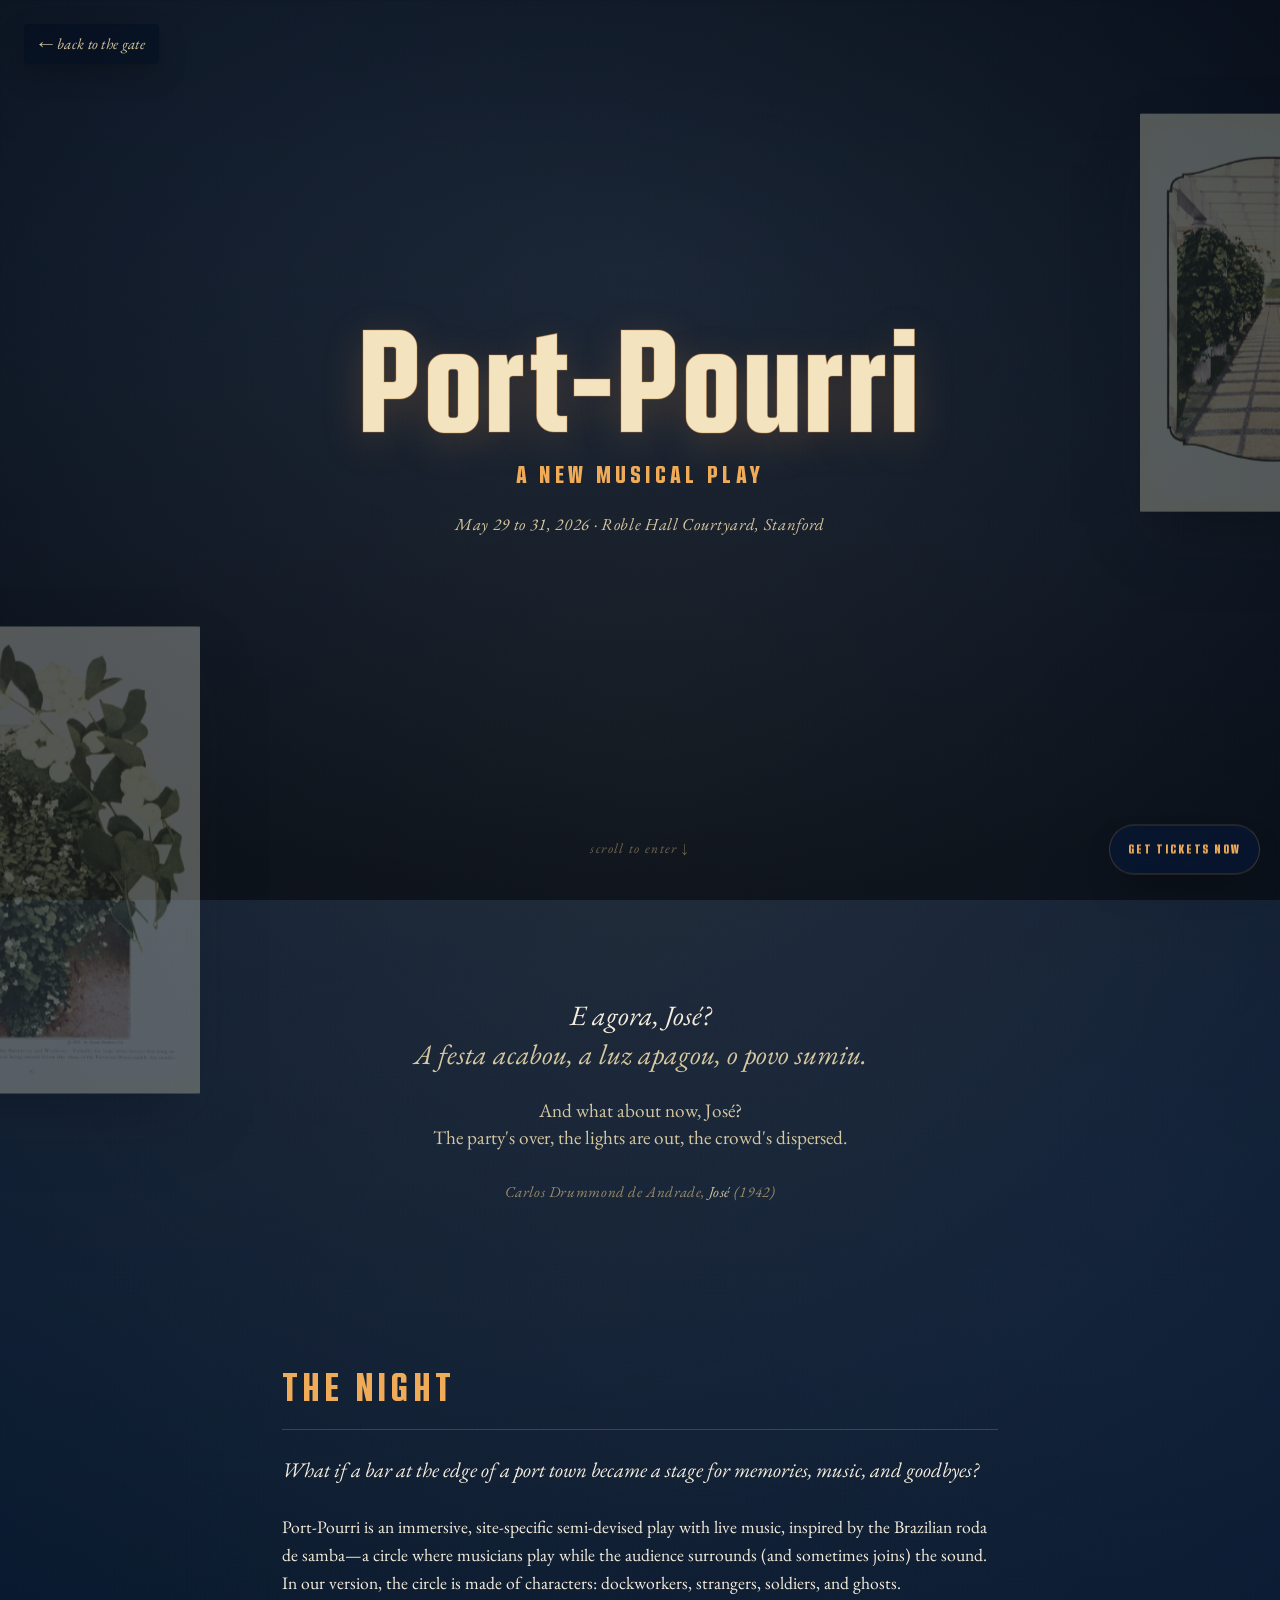
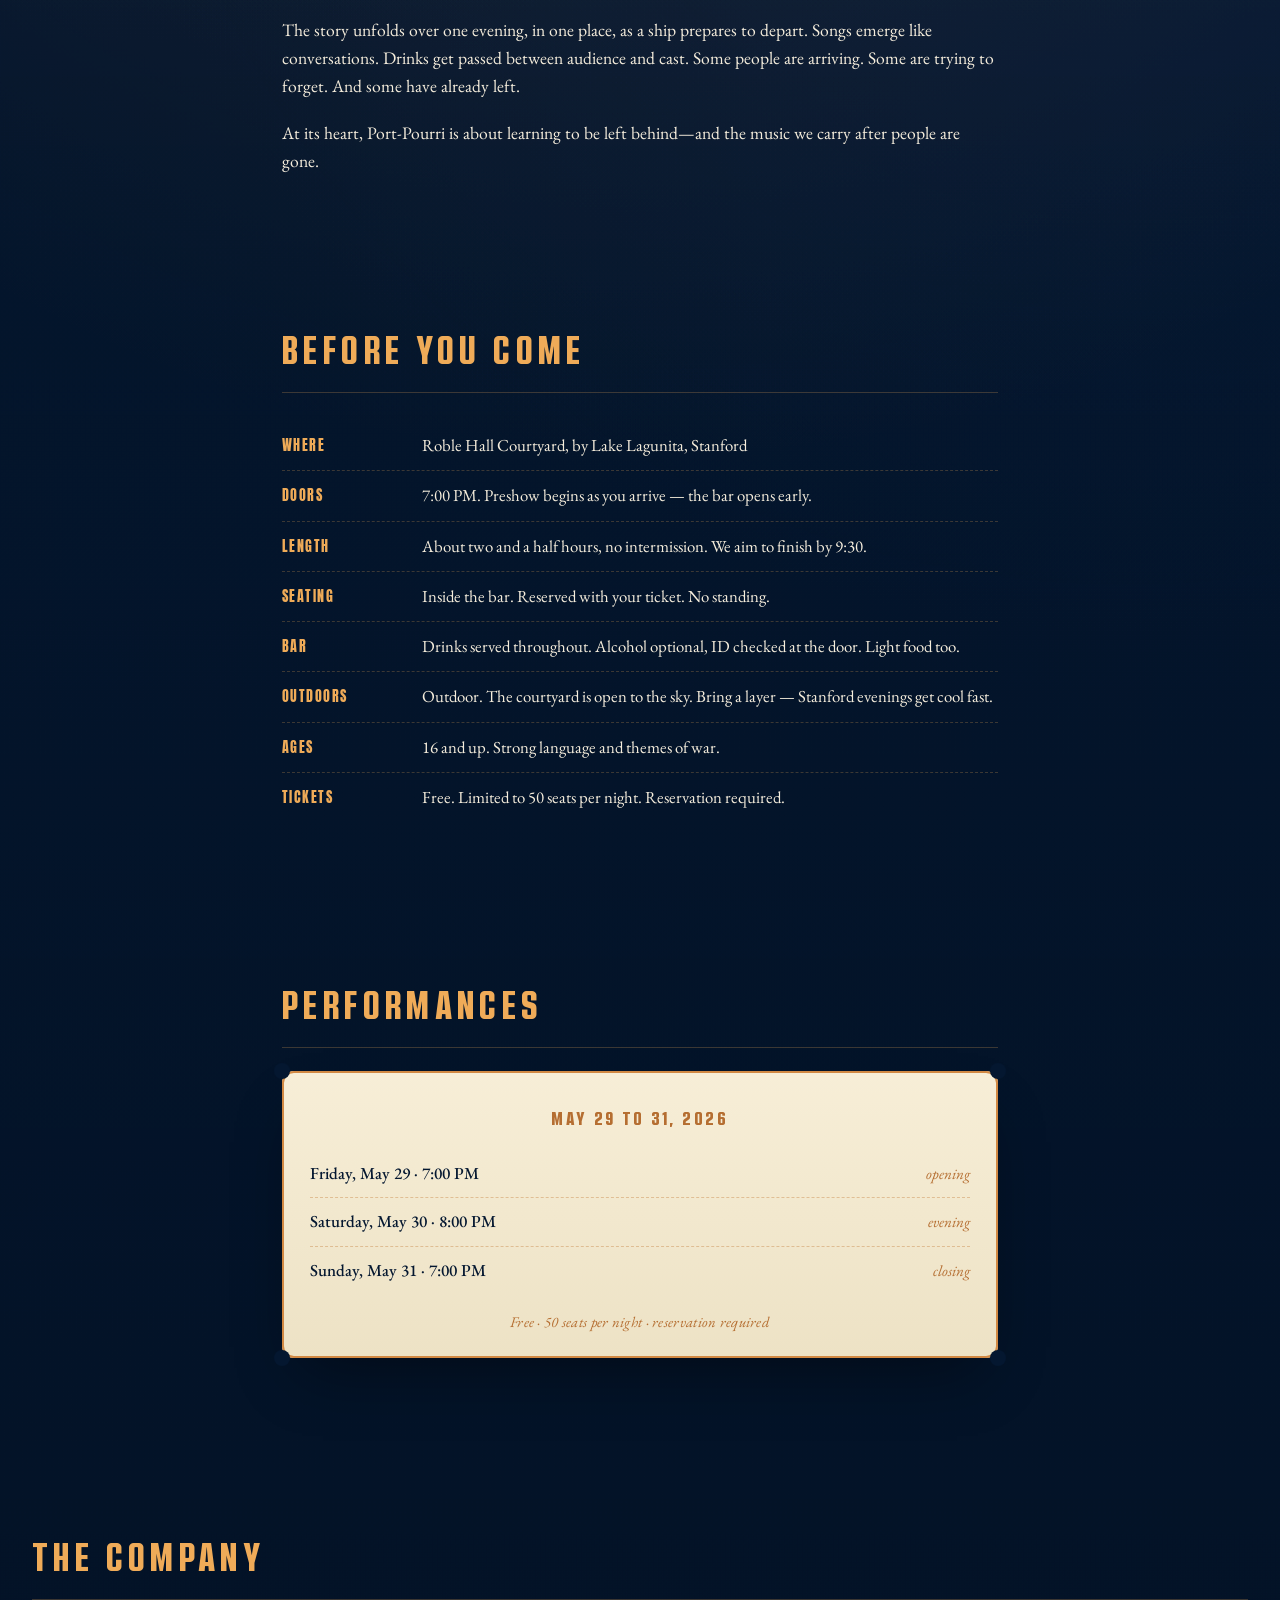
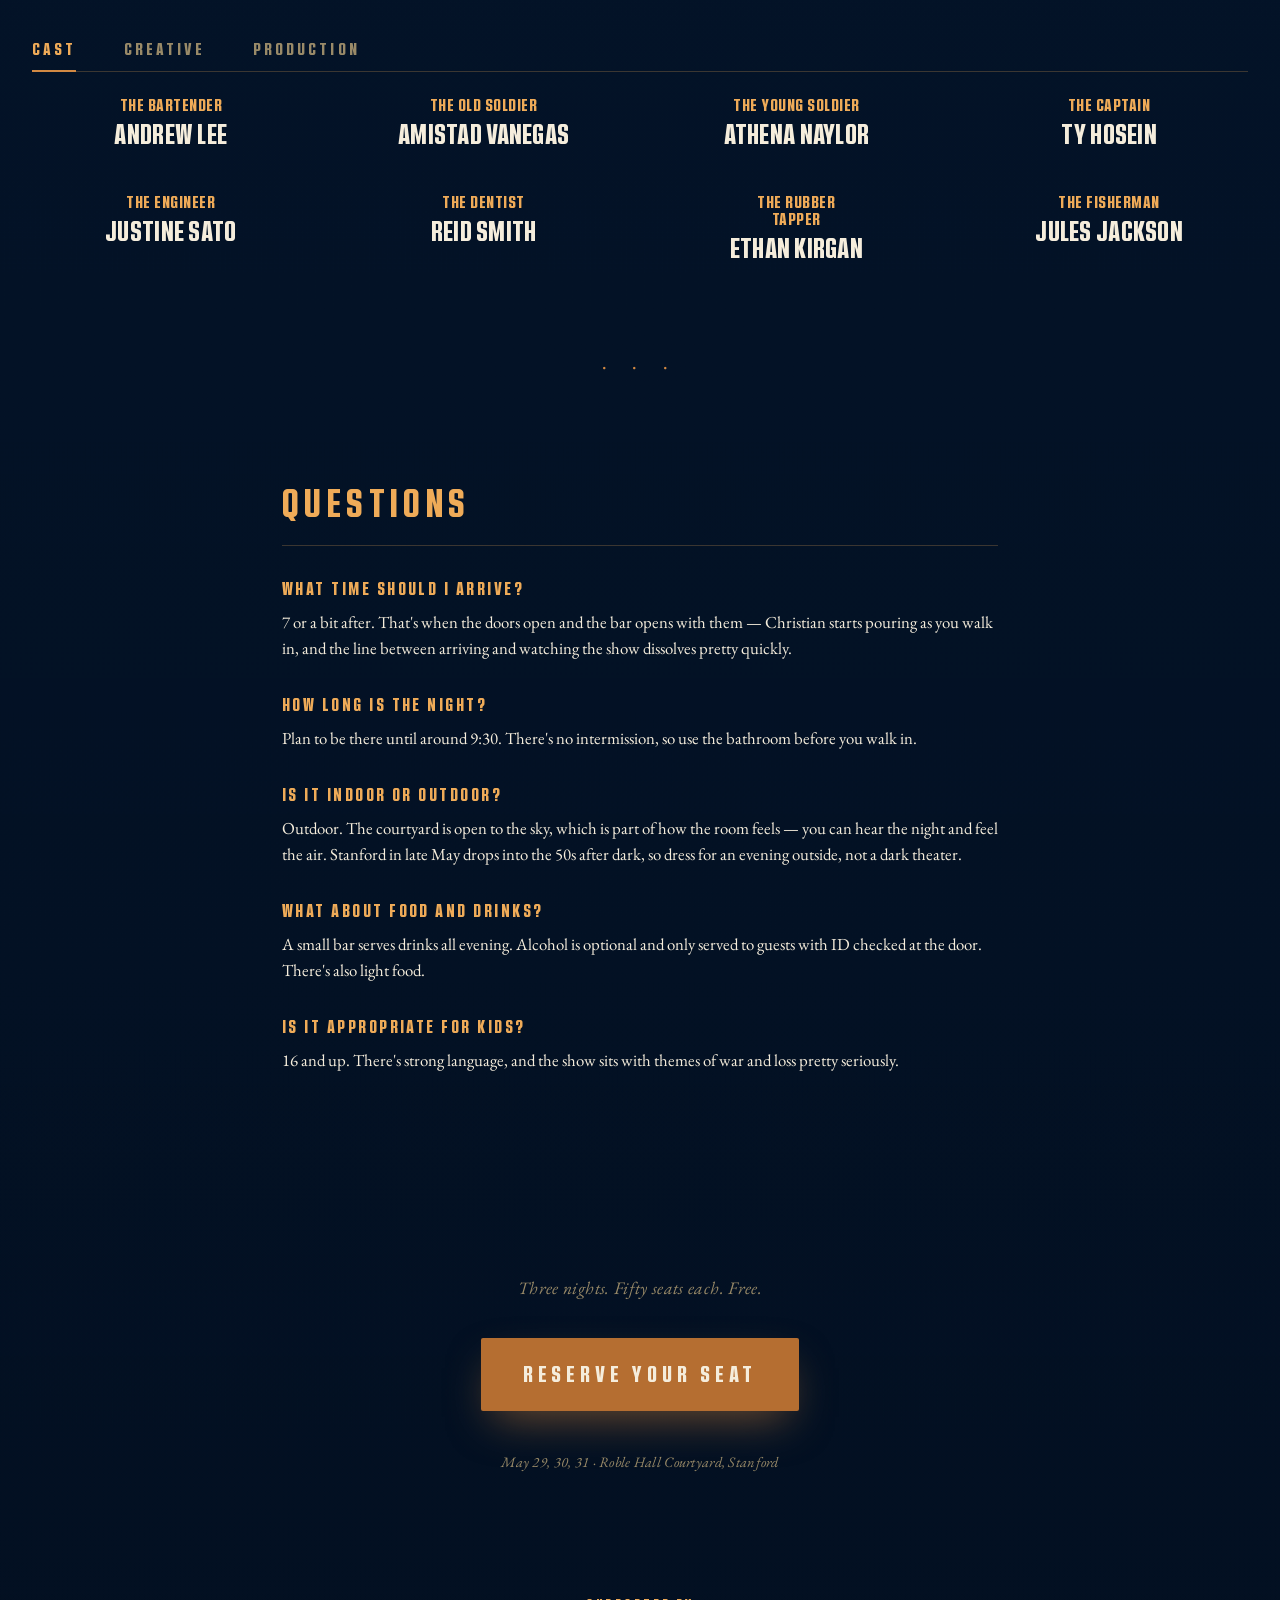
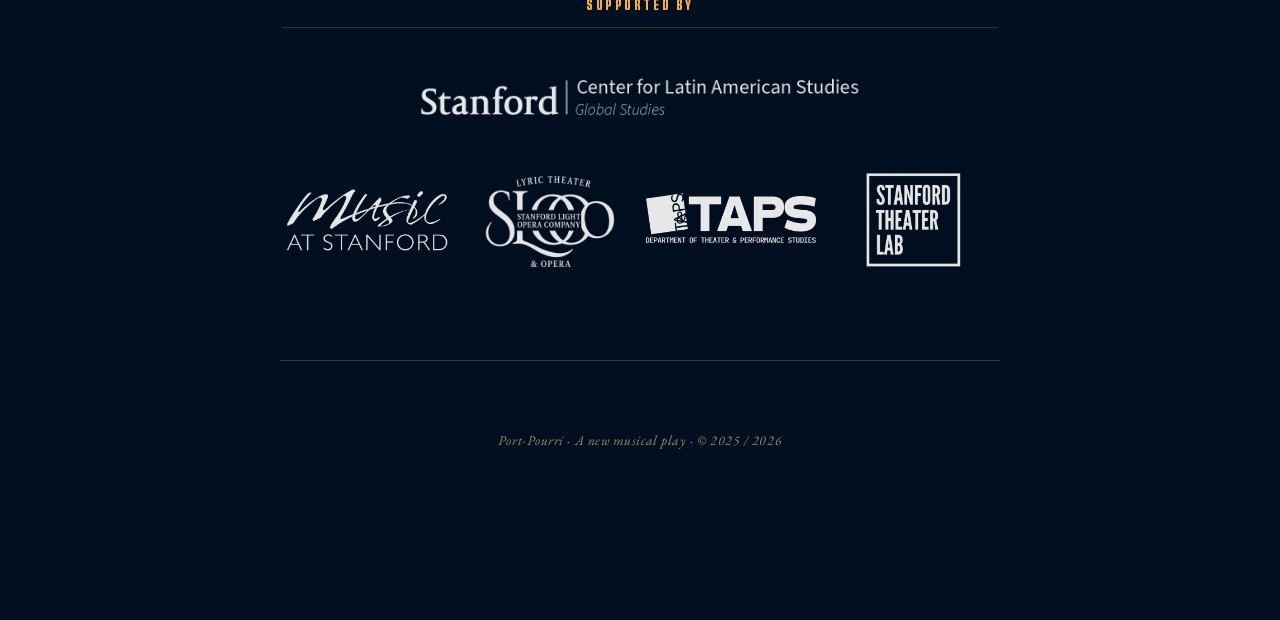
==== info/index.html @ dc9608eb "changed age" ====
<!DOCTYPE html>
<html lang="en">
<head>
  <meta charset="UTF-8">
  <meta name="viewport" content="width=device-width, initial-scale=1, viewport-fit=cover">
  <meta name="description" content="Port-Pourri, a new musical play. May 29 to 31, 2026. Roble Hall Courtyard, Stanford. Free, limited seating.">
  <meta property="og:title" content="Port-Pourri — A new musical play">
  <meta property="og:description" content="A bar at the edge of a port town. The final night. May 29 to 31, 2026.">
  <meta property="og:image" content="../front.png">
  <title>Port-Pourri — A new musical play</title>
  <link rel="preconnect" href="https://fonts.googleapis.com">
  <link rel="preconnect" href="https://fonts.gstatic.com" crossorigin>
  <link href="https://fonts.googleapis.com/css2?family=Anton&family=EB+Garamond:ital,wght@0,400;0,500;0,600;1,400;1,500&display=swap" rel="stylesheet">
  <link rel="preload" as="image" href="img/pergola.jpg">
  <style>
    @font-face {
      font-family: 'Kuunari';
      src:
        url('kuunari-black-condensed.woff2') format('woff2'),
        url('kuunari-black-condensed.otf') format('opentype');
      font-display: swap;
    }

    :root {
      --bg: #041730;
      --bg-deeper: #020c1c;
      --bg-panel: rgba(5, 18, 40, 0.72);
      --bg-panel-strong: rgba(7, 23, 50, 0.88);
      --ink-light: #f5eddc;
      --ink-mid: #d5c7a0;
      --ink-soft: #998a68;
      --orange: #d28943;
      --orange-bright: #efab58;
      --orange-deep: #b56e31;
      --rule: rgba(239, 171, 88, 0.24);
      --shadow: rgba(0, 0, 0, 0.58);
    }

    * { box-sizing: border-box; margin: 0; padding: 0; }
    html { scroll-behavior: smooth; }

    body {
      font-family: 'EB Garamond', Georgia, 'Times New Roman', serif;
      color: var(--ink-light);
      background: var(--bg);
      background-image:
        radial-gradient(circle at 50% 14%, rgba(218, 164, 84, 0.12), transparent 28%),
        radial-gradient(circle at 15% 0%, rgba(60, 95, 158, 0.18), transparent 30%),
        radial-gradient(circle at 88% 22%, rgba(24, 53, 103, 0.18), transparent 24%),
        linear-gradient(180deg, rgba(1, 8, 18, 0.55), rgba(1, 8, 18, 0.08) 25%, rgba(1, 8, 18, 0.55) 100%);
      line-height: 1.6;
      -webkit-font-smoothing: antialiased;
      -moz-osx-font-smoothing: grayscale;
      overflow-x: hidden;
      position: relative;
    }

    body::before {
      content: "";
      position: fixed;
      inset: 0;
      z-index: 1;
      pointer-events: none;
      background:
        radial-gradient(ellipse 90% 70% at 50% 30%, transparent 0%, rgba(0, 0, 0, 0.52) 100%),
        url("data:image/svg+xml,%3Csvg viewBox='0 0 220 220' xmlns='http://www.w3.org/2000/svg'%3E%3Cfilter id='n'%3E%3CfeTurbulence type='fractalNoise' baseFrequency='0.85' numOctaves='2' stitchTiles='stitch'/%3E%3CfeColorMatrix values='0 0 0 0 0.95 0 0 0 0 0.92 0 0 0 0 0.84 0 0 0 0.07 0'/%3E%3C/filter%3E%3Crect width='100%25' height='100%25' filter='url(%23n)'/%3E%3C/svg%3E");
      background-size: cover, 220px 220px;
      mix-blend-mode: overlay;
    }

    .memories {
      position: absolute;
      inset: 0;
      width: 100%;
      height: 100%;
      pointer-events: none;
      z-index: 2;
    }

    .memory {
      position: absolute;
      opacity: 0;
      filter: sepia(0.15) brightness(0.72) contrast(0.95) saturate(0.9);
      mix-blend-mode: screen;
      will-change: transform, opacity;
      transition: opacity 1.6s ease;
    }

    .memory.is-revealed { opacity: 0.42; }

    .memory img {
      display: block;
      width: 100%;
      height: auto;
      border-radius: 1px;
      box-shadow: 0 30px 60px -20px rgba(0, 0, 0, 0.65);
    }

    .memory--m1 { top: 380px; right: -140px; width: 280px; transform: rotate(4deg); }
    .memory--m2 { top: 1100px; left: -120px; width: 320px; transform: rotate(-6deg); }
    .memory--m3 { top: 1900px; right: -100px; width: 260px; transform: rotate(3deg); }
    .memory--m4 { top: 2700px; left: -90px; width: 340px; transform: rotate(-3deg); }
    .memory--m5 { top: 3500px; right: -130px; width: 300px; transform: rotate(5deg); }
    .memory--m6 { top: 4300px; left: -100px; width: 280px; transform: rotate(-4deg); }

    @media (max-width: 900px) { .memory { display: none; } }

    .page { position: relative; z-index: 5; }

    body.has-floating-ticket {
      padding-bottom: 7.5rem;
    }

    .gate-link {
      position: fixed;
      top: 1.5rem;
      left: 1.5rem;
      z-index: 50;
      font-style: italic;
      font-size: 0.95rem;
      color: var(--ink-mid);
      text-decoration: none;
      letter-spacing: 0.02em;
      padding: 0.5rem 0.9rem;
      border-radius: 4px;
      background: rgba(3, 14, 32, 0.55);
      backdrop-filter: blur(8px);
      -webkit-backdrop-filter: blur(8px);
      box-shadow: 0 10px 28px rgba(0, 0, 0, 0.22);
      transition: color 0.25s ease, transform 0.25s ease, background 0.25s ease;
    }

    .gate-link:hover, .gate-link:focus-visible {
      color: var(--orange-bright);
      transform: translateX(-3px);
      background: rgba(3, 14, 32, 0.82);
      outline: none;
    }

    .gate-link::before { content: "← "; }

    main {
      max-width: 780px;
      margin: 0 auto;
      padding: 0 1.75rem;
    }

    @media (min-width: 720px) {
      main { padding: 0 2rem; }
    }

    /* Hero */
    .hero {
      min-height: 100vh;
      min-height: 100dvh;
      display: flex;
      flex-direction: column;
      align-items: center;
      justify-content: center;
      text-align: center;
      position: relative;
      padding: 4rem 0 6rem;
    }

    .hero__title {
      font-family: 'Kuunari', 'Anton', 'Bebas Neue', Impact, sans-serif;
      font-weight: 900;
      font-size: clamp(4.6rem, 14vw, 9rem);
      letter-spacing: 0.02em;
      color: #f3e4bf;
      line-height: 0.88;
      margin-bottom: 1rem;
      text-shadow: 0 10px 40px rgba(210, 137, 67, 0.24);
      -webkit-text-stroke: 1px rgba(210, 137, 67, 0.45);
      will-change: transform, opacity;
      animation: hero-rise 1.6s cubic-bezier(0.22, 1, 0.36, 1) both;
    }

    .hero__subtitle {
      font-family: 'Kuunari', 'Anton', sans-serif;
      font-weight: 400;
      font-size: clamp(1rem, 2.8vw, 1.5rem);
      letter-spacing: 0.18em;
      color: var(--orange-bright);
      text-transform: uppercase;
      margin-bottom: 1.1rem;
      opacity: 0;
      animation: hero-rise 1.6s 0.3s cubic-bezier(0.22, 1, 0.36, 1) both;
    }

    .hero__dates {
      font-style: italic;
      font-size: 1.05rem;
      color: var(--ink-mid);
      letter-spacing: 0.04em;
      opacity: 0;
      animation: hero-rise 1.6s 0.55s cubic-bezier(0.22, 1, 0.36, 1) both;
    }

    .hero__scroll-hint {
      position: absolute;
      bottom: 2.5rem;
      left: 50%;
      transform: translateX(-50%);
      font-style: italic;
      font-size: 0.85rem;
      color: var(--ink-soft);
      letter-spacing: 0.1em;
      text-transform: lowercase;
      opacity: 0;
      animation: hero-fade-in 2s 1.5s ease both, scroll-bob 2.8s 1.5s ease-in-out infinite;
    }

    @keyframes hero-rise {
      0% { opacity: 0; transform: translateY(28px); }
      100% { opacity: 1; transform: translateY(0); }
    }

    @keyframes hero-fade-in { to { opacity: 0.7; } }

    @keyframes scroll-bob {
      0%, 100% { transform: translateX(-50%) translateY(0); }
      50% { transform: translateX(-50%) translateY(8px); }
    }

    /* Quote */
    .quote {
      padding: 6rem 0 5rem;
      text-align: center;
      position: relative;
    }

    .quote__original {
      font-style: italic;
      font-size: clamp(1.35rem, 3vw, 1.75rem);
      line-height: 1.4;
      color: var(--ink-light);
      margin-bottom: 1.5rem;
    }

    .quote__translation {
      font-size: clamp(1.05rem, 2.2vw, 1.2rem);
      line-height: 1.4;
      color: var(--ink-mid);
      margin-bottom: 1.75rem;
    }

    .quote__attribution {
      font-style: italic;
      font-size: 0.95rem;
      color: var(--ink-soft);
      letter-spacing: 0.04em;
    }

    /* Sections */
    section.content {
      padding: 4.5rem 0;
      position: relative;
    }

    #company {
      width: min(100vw - 4rem, 1320px);
      margin-left: 50%;
      transform: translateX(-50%);
    }

    .reveal {
      opacity: 0;
      transform: translateY(36px);
      transition: opacity 0.9s cubic-bezier(0.22, 1, 0.36, 1),
                  transform 0.9s cubic-bezier(0.22, 1, 0.36, 1);
      will-change: opacity, transform;
    }

    .reveal.is-revealed {
      opacity: 1;
      transform: translateY(0);
    }

    .reveal-delay-1 { transition-delay: 0.1s; }
    .reveal-delay-2 { transition-delay: 0.2s; }
    .reveal-delay-3 { transition-delay: 0.3s; }

    h2 {
      font-family: 'Kuunari', 'Anton', sans-serif;
      font-weight: 400;
      font-size: clamp(1.8rem, 4vw, 2.4rem);
      letter-spacing: 0.14em;
      color: var(--orange-bright);
      text-transform: uppercase;
      margin-bottom: 1.5rem;
      padding-bottom: 0.7rem;
      border-bottom: 1px solid var(--rule);
    }

    h3 {
      font-family: 'Kuunari', 'Anton', sans-serif;
      font-weight: 400;
      font-size: 1.18rem;
      letter-spacing: 0.14em;
      color: var(--ink-light);
      text-transform: uppercase;
      margin-top: 2.25rem;
      margin-bottom: 0.6rem;
    }

    p {
      font-size: 1.1rem;
      color: var(--ink-light);
      margin-bottom: 1.15rem;
    }

    p:last-child { margin-bottom: 0; }

    em {
      font-style: italic;
      color: var(--ink-mid);
    }

    a {
      color: var(--orange-bright);
      text-decoration: underline;
      text-decoration-color: rgba(216, 148, 63, 0.4);
      text-underline-offset: 4px;
      text-decoration-thickness: 1px;
      transition: color 0.2s ease, text-decoration-color 0.2s ease;
    }

    a:hover, a:focus-visible {
      color: var(--ink-light);
      text-decoration-color: var(--orange-bright);
    }

    .lede {
      font-size: 1.3rem;
      font-style: italic;
      line-height: 1.5;
      color: var(--ink-light);
      margin-bottom: 1.75rem;
    }

    /* Practical info as a definition list */
    .practicalia {
      margin: 1.75rem 0 0.5rem;
      list-style: none;
    }

    .practicalia li {
      display: grid;
      grid-template-columns: 7.5rem 1fr;
      align-items: baseline;
      gap: 1.25rem;
      padding: 0.7rem 0;
      border-bottom: 1px dashed var(--rule);
      font-size: 1.05rem;
    }

    .practicalia li:last-child { border-bottom: none; }

    .practicalia .key {
      font-family: 'Anton', sans-serif;
      font-size: 0.9rem;
      letter-spacing: 0.1em;
      color: var(--orange-bright);
      text-transform: uppercase;
    }

    .practicalia .val { color: var(--ink-light); }

    @media (max-width: 540px) {
      .practicalia li {
        grid-template-columns: 1fr;
        gap: 0.2rem;
      }
    }

    /* Performances ticket card */
    .performances {
      background: linear-gradient(180deg, #f7eed7 0%, #ede2c5 100%);
      color: var(--bg);
      padding: 2rem 1.75rem 1.5rem;
      position: relative;
      margin: 1.5rem 0;
      box-shadow: 0 30px 60px -20px rgba(0, 0, 0, 0.4),
                  inset 0 0 0 2px var(--orange);
      border-radius: 12px;
    }

    .performances::before, .performances::after,
    .performances > .corner-bl, .performances > .corner-br {
      content: "";
      position: absolute;
      width: 16px;
      height: 16px;
      background: var(--bg);
      border-radius: 50%;
    }

    .performances::before { top: -8px; left: -8px; }
    .performances::after { top: -8px; right: -8px; }
    .performances > .corner-bl { bottom: -8px; left: -8px; }
    .performances > .corner-br { bottom: -8px; right: -8px; }

    .performances h3 {
      margin-top: 0;
      text-align: center;
      color: var(--orange-deep);
    }

    .performances ul {
      list-style: none;
      margin-top: 1rem;
    }

    .performances li {
      display: flex;
      justify-content: space-between;
      align-items: baseline;
      padding: 0.65rem 0;
      border-bottom: 1px dashed rgba(196, 126, 58, 0.4);
      font-size: 1.05rem;
      gap: 1rem;
      color: var(--bg);
      opacity: 0;
      transform: translateX(-12px);
      transition: opacity 0.6s ease, transform 0.6s ease;
    }

    .performances.is-revealed li {
      opacity: 1;
      transform: translateX(0);
    }
    .performances.is-revealed li:nth-child(1) { transition-delay: 0.1s; }
    .performances.is-revealed li:nth-child(2) { transition-delay: 0.22s; }
    .performances.is-revealed li:nth-child(3) { transition-delay: 0.34s; }

    .performances li:last-child { border-bottom: none; }

    .performances .label {
      font-style: italic;
      color: var(--orange-deep);
      font-size: 0.95rem;
    }

    .performances .when { font-weight: 500; }

    .performances .meta {
      text-align: center;
      margin-top: 1rem;
      font-style: italic;
      font-size: 0.92rem;
      color: var(--orange-deep);
      letter-spacing: 0.02em;
    }

    /* Tabs (cast / creative / team) */
    .roster {
      margin-top: 0.5rem;
    }

    .tabs {
      display: flex;
      gap: 0;
      border-bottom: 1px solid var(--rule);
      margin-bottom: 1.5rem;
      flex-wrap: wrap;
    }

    .tab {
      font-family: 'Kuunari', 'Anton', sans-serif;
      font-weight: 400;
      font-size: 1.05rem;
      letter-spacing: 0.18em;
      text-transform: uppercase;
      color: var(--ink-soft);
      background: transparent;
      border: none;
      padding: 0.85rem 1.5rem 0.85rem 0;
      margin-right: 1.5rem;
      cursor: pointer;
      position: relative;
      transition: color 0.25s ease;
      font-feature-settings: normal;
    }

    .tab::after {
      content: "";
      position: absolute;
      left: 0;
      right: 1.5rem;
      bottom: -1px;
      height: 2px;
      background: var(--orange);
      transform: scaleX(0);
      transform-origin: left;
      transition: transform 0.4s cubic-bezier(0.22, 1, 0.36, 1);
    }

    .tab:hover { color: var(--ink-mid); }
    .tab[aria-selected="true"] { color: var(--orange-bright); }
    .tab[aria-selected="true"]::after { transform: scaleX(1); }

    .tab:focus-visible {
      outline: none;
      color: var(--ink-light);
    }

    .panel {
      display: none;
      animation: panel-fade 0.6s cubic-bezier(0.22, 1, 0.36, 1);
    }

    .panel.is-active { display: block; }

    @keyframes panel-fade {
      from { opacity: 0; transform: translateY(8px); }
      to { opacity: 1; transform: translateY(0); }
    }

    .credit-list {
      list-style: none;
      display: flex;
      flex-wrap: wrap;
      justify-content: center;
      gap: 2.9rem 2.2rem;
      align-items: flex-start;
    }

    .credit-list li {
      flex: 0 1 auto;
      display: flex;
      flex-direction: column;
      align-items: center;
      text-align: center;
      gap: 0.45rem;
    }

    .credit-name {
      font-family: 'Kuunari', 'Anton', sans-serif;
      font-size: clamp(1.3rem, 1.55vw, 2.05rem);
      line-height: 0.98;
      letter-spacing: 0.01em;
      text-transform: uppercase;
      color: var(--ink-light);
      white-space: nowrap;
      margin-inline: auto;
      word-break: normal;
      overflow-wrap: normal;
    }

    .credit-role {
      font-family: 'Kuunari', 'Anton', sans-serif;
      font-size: clamp(0.9rem, 1.1vw, 1.2rem);
      line-height: 1;
      letter-spacing: 0.03em;
      text-transform: uppercase;
      color: var(--orange-bright);
      text-wrap: balance;
      max-width: 18ch;
    }

    .credit-instrument {
      display: block;
      font-size: 0.82rem;
      color: var(--ink-mid);
      font-style: italic;
      letter-spacing: 0.02em;
      margin-top: 0.15rem;
    }

    .credit-list li.credit--wide {
      flex-basis: 100%;
      width: 100%;
    }

    .credit-list li.credit--wide .credit-name {
      white-space: normal;
      text-wrap: balance;
      max-width: 24ch;
    }

    .credit-list--cast li {
      flex: 0 1 calc(25% - 1.65rem);
      width: calc(25% - 1.65rem);
    }

    .credit-list--cast .credit-name {
      white-space: nowrap;
      text-wrap: nowrap;
      max-width: none;
      font-size: clamp(1.7rem, 1.95vw, 2.55rem);
    }

    .credit-list--cast .credit-role {
      font-size: clamp(1.05rem, 1.2vw, 1.35rem);
      max-width: 16ch;
    }

    .credit-rows {
      display: flex;
      flex-direction: column;
      gap: 1.75rem;
    }

    .credit-row {
      display: flex;
      flex-wrap: wrap;
      justify-content: center;
      align-items: flex-start;
      gap: 1.4rem 2.2rem;
    }

    .credit-entry {
      display: flex;
      flex-direction: column;
      align-items: center;
      text-align: center;
      gap: 0.45rem;
    }

    .credit-entry--wide {
      width: 100%;
    }

    .credit-entry__role {
      font-family: 'Kuunari', 'Anton', sans-serif;
      font-size: clamp(1.35rem, 1.65vw, 1.82rem);
      line-height: 1;
      letter-spacing: 0.03em;
      text-transform: uppercase;
      color: var(--orange-bright);
      text-wrap: balance;
      max-width: 20ch;
    }

    .credit-entry__name {
      font-family: 'Kuunari', 'Anton', sans-serif;
      font-size: clamp(2.1rem, 2.55vw, 3.35rem);
      line-height: 0.95;
      letter-spacing: 0.01em;
      text-transform: uppercase;
      color: var(--ink-light);
      white-space: nowrap;
    }

    .credit-entry--wide .credit-entry__name {
      white-space: normal;
      text-wrap: balance;
      max-width: 26ch;
    }

    .credit-row--dense .credit-entry__name {
      font-size: clamp(1.88rem, 2.05vw, 2.65rem);
    }

    .credit-row--dense .credit-entry__role {
      font-size: clamp(1.2rem, 1.32vw, 1.42rem);
      max-width: 18ch;
    }

    @media (max-width: 780px) {
      #company {
        width: 100%;
        margin-left: 0;
        transform: none;
      }

      .credit-list {
        gap: 2.2rem 1.5rem;
      }

      .credit-list--cast li {
        flex-basis: calc(50% - 0.75rem);
        width: calc(50% - 0.75rem);
      }

      .credit-name {
        font-size: clamp(1.2rem, 3.2vw, 1.8rem);
      }

      .credit-list--cast .credit-name {
        font-size: clamp(1.35rem, 2.7vw, 1.95rem);
      }

      .credit-row {
        gap: 1.4rem 1.4rem;
      }

      .credit-entry__name {
        font-size: clamp(1.55rem, 3.8vw, 2.35rem);
      }
    }

    @media (max-width: 540px) {
      .gate-link {
        position: static;
        display: inline-block;
        margin: calc(env(safe-area-inset-top) + 0.9rem) 1rem 0;
        font-size: 0.85rem;
        padding: 0.45rem 0.8rem;
      }

      main {
        padding: 0 1rem;
      }

      .hero {
        min-height: auto;
        padding: 2.2rem 0 4rem;
      }

      .hero__title {
        font-size: clamp(3.35rem, 16vw, 4.8rem);
        line-height: 0.9;
      }

      #company {
        width: calc(100vw - 2rem);
      }

      .tabs {
        display: grid;
        grid-template-columns: repeat(3, minmax(0, 1fr));
        gap: 0.45rem;
        border-bottom: none;
        margin-bottom: 1.25rem;
      }

      .tab {
        margin-right: 0;
        padding: 0.6rem 0.2rem 0.8rem;
        text-align: center;
        font-size: 0.9rem;
        border-bottom: 1px solid var(--rule);
      }

      .tab::after {
        right: 0;
      }

      .credit-list {
        gap: 1.8rem;
      }

      .credit-list--cast {
        display: grid;
        grid-template-columns: repeat(2, minmax(0, 1fr));
        gap: 1.35rem 0.9rem;
      }

      .credit-list--cast li {
        width: auto;
        flex: none;
      }

      .credit-name {
        white-space: normal;
        text-wrap: balance;
        max-width: 12ch;
      }

      .credit-list--cast .credit-name {
        white-space: nowrap;
        text-wrap: nowrap;
        max-width: none;
        font-size: clamp(1.12rem, 4.9vw, 1.42rem);
      }

      .credit-list--cast .credit-role {
        font-size: clamp(0.82rem, 3.8vw, 1rem);
        max-width: 12ch;
      }

      .credit-entry__name {
        white-space: normal;
        text-wrap: balance;
        max-width: 12ch;
        font-size: clamp(1.05rem, 5.4vw, 1.5rem);
      }

      .credit-entry__role {
        font-size: clamp(0.8rem, 3.7vw, 0.98rem);
        max-width: 13ch;
      }

      .credit-row--dense .credit-entry__name {
        font-size: clamp(0.96rem, 4.8vw, 1.32rem);
      }

      .credit-row {
        gap: 0.95rem 0.8rem;
      }

      .credit-rows {
        gap: 1.1rem;
      }

      .credit-entry--wide .credit-entry__name {
        max-width: 14ch;
      }

      body.has-floating-ticket {
        padding-bottom: 6.25rem;
      }

      .floating-ticket {
        right: 0.75rem;
        min-width: auto;
        max-width: calc(100vw - 1.5rem);
        bottom: calc(env(safe-area-inset-bottom) + 0.5rem);
        padding: 0.78rem 0.95rem;
        font-size: 0.74rem;
        letter-spacing: 0.12em;
      }
    }

    /* FAQ */
    .faq h3 {
      margin-top: 1.75rem;
      margin-bottom: 0.4rem;
      font-size: 1.1rem;
      color: var(--orange-bright);
    }

    .faq p { font-size: 1.05rem; }

    /* Final reserve callout */
    .final-cta {
      text-align: center;
      padding: 5rem 0 6rem;
      position: relative;
    }

    .final-cta__line {
      font-family: 'Kuunari', 'Anton', sans-serif;
      font-size: clamp(1.4rem, 3.5vw, 2rem);
      letter-spacing: 0.18em;
      text-transform: uppercase;
      color: var(--ink-mid);
      margin-bottom: 0.6rem;
      line-height: 1.2;
    }

    .final-cta__sub {
      font-style: italic;
      color: var(--ink-soft);
      letter-spacing: 0.02em;
      margin-bottom: 2.25rem;
    }

    .final-cta__button {
      display: inline-block;
      font-family: 'Kuunari', 'Anton', sans-serif;
      font-size: 1.4rem;
      letter-spacing: 0.22em;
      text-transform: uppercase;
      text-decoration: none;
      color: var(--ink-light);
      background: var(--orange-deep);
      padding: 1.15rem 2.6rem;
      border-radius: 2px;
      box-shadow: 0 18px 44px -12px rgba(196, 126, 58, 0.55);
      position: relative;
      overflow: hidden;
      transition: transform 0.25s ease, box-shadow 0.25s ease, background 0.25s ease;
    }

    .final-cta__button::before {
      content: "";
      position: absolute;
      inset: 0;
      background: linear-gradient(120deg, transparent 30%, rgba(255, 235, 200, 0.3) 50%, transparent 70%);
      transform: translateX(-100%);
      transition: transform 0.7s ease;
    }

    .final-cta__button:hover, .final-cta__button:focus-visible {
      transform: translateY(-2px);
      box-shadow: 0 22px 56px -10px rgba(196, 126, 58, 0.7);
      background: var(--orange);
      color: var(--ink-light);
      text-decoration: none;
    }

    .final-cta__button:hover::before,
    .final-cta__button:focus-visible::before {
      transform: translateX(100%);
    }

    .final-cta__fineprint {
      margin-top: 2rem;
      font-size: 0.9rem;
      color: var(--ink-soft);
      font-style: italic;
      letter-spacing: 0.02em;
    }

    .floating-ticket {
      position: fixed;
      right: 1.25rem;
      bottom: calc(env(safe-area-inset-bottom) + 1rem);
      transform: translate3d(0, 18px, 0);
      z-index: 60;
      display: inline-flex;
      align-items: center;
      justify-content: center;
      padding: 0.85rem 1.15rem;
      border-radius: 999px;
      background: rgba(7, 23, 50, 0.78);
      border: 1px solid rgba(239, 171, 88, 0.24);
      color: var(--orange-bright);
      text-decoration: none;
      font-family: 'Kuunari', 'Anton', sans-serif;
      font-size: 0.82rem;
      letter-spacing: 0.14em;
      text-transform: uppercase;
      box-shadow: 0 18px 38px -18px rgba(0, 0, 0, 0.7);
      backdrop-filter: blur(10px);
      -webkit-backdrop-filter: blur(10px);
      opacity: 0;
      pointer-events: none;
      transition: opacity 0.3s ease, transform 0.35s ease, background 0.25s ease, box-shadow 0.25s ease, color 0.25s ease;
    }

    .floating-ticket.is-visible {
      opacity: 1;
      pointer-events: auto;
    }

    .floating-ticket:hover,
    .floating-ticket:focus-visible {
      color: var(--ink-light);
      text-decoration: none;
      background: rgba(181, 110, 49, 0.9);
      box-shadow: 0 24px 46px -16px rgba(0, 0, 0, 0.78);
      outline: none;
    }

    .sponsors {
      padding: 1.5rem 0 3.5rem;
      text-align: center;
    }

    .sponsors__eyebrow {
      font-family: 'Kuunari', 'Anton', sans-serif;
      font-size: 0.9rem;
      letter-spacing: 0.18em;
      text-transform: uppercase;
      color: var(--orange-bright);
      margin-bottom: 1.25rem;
    }

    .sponsors__grid {
      display: grid;
      grid-template-columns: repeat(12, minmax(0, 1fr));
      gap: 1.1rem 0.8rem;
      align-items: center;
    }

    .sponsor {
      display: flex;
      align-items: center;
      justify-content: center;
      min-height: 102px;
      padding: 0;
      opacity: 0.9;
      text-decoration: none;
      transition: opacity 0.25s ease, transform 0.25s ease, filter 0.25s ease;
    }

    .sponsor img {
      display: block;
      max-width: 100%;
      max-height: 90px;
      width: auto;
      height: auto;
      object-fit: contain;
      filter: drop-shadow(0 10px 18px rgba(0, 0, 0, 0.25));
      transform-origin: center;
      transition: transform 0.25s ease, filter 0.25s ease;
    }

    .sponsor:hover,
    .sponsor:focus-visible {
      opacity: 1;
      transform: translateY(-2px);
      outline: none;
    }

    .sponsor--latam {
      grid-column: 3 / span 8;
    }

    .sponsor--music {
      grid-column: 1 / span 3;
    }

    .sponsor--sloco {
      grid-column: 4 / span 3;
    }

    .sponsor--taps {
      grid-column: 7 / span 3;
    }

    .sponsor--tlab {
      grid-column: 10 / span 3;
    }

    .sponsor--latam img {
      max-height: 88px;
      transform: none;
    }

    .sponsor--music img {
      max-height: 110px;
      transform: none;
    }

    .sponsor--sloco img {
      max-height: 104px;
      transform: none;
    }

    .sponsor--taps img {
      max-height: 96px;
      transform: none;
    }

    .sponsor--tlab img {
      max-height: 98px;
      transform: none;
    }

    .sponsor:hover img,
    .sponsor:focus-visible img {
      filter: drop-shadow(0 14px 26px rgba(0, 0, 0, 0.34));
    }

    @media (max-width: 760px) {
      .sponsors__grid {
        grid-template-columns: repeat(2, minmax(0, 1fr));
        gap: 1.25rem 1rem;
      }

      .sponsor--latam,
      .sponsor--music,
      .sponsor--sloco,
      .sponsor--taps,
      .sponsor--tlab {
        grid-column: auto;
      }

      .sponsor--latam {
        grid-column: 1 / -1;
      }
    }

    @media (max-width: 520px) {
      .sponsors__grid {
        grid-template-columns: 1fr;
      }
    }

    /* Ornament */
    .ornament {
      text-align: center;
      margin: 1rem 0;
      color: var(--orange);
      font-size: 1.4rem;
      letter-spacing: 0.5em;
      user-select: none;
      opacity: 0.6;
    }

    /* Footer */
    footer {
      max-width: 720px;
      margin: 2rem auto 3rem;
      padding: 3rem 1.75rem 0;
      border-top: 1px solid var(--rule);
      text-align: center;
      font-size: 0.95rem;
      color: var(--ink-mid);
      line-height: 1.7;
    }

    @media (max-width: 720px) {
      .hero {
        padding-top: 5.5rem;
      }
    }

    footer .copy {
      font-style: italic;
      font-size: 0.85rem;
      letter-spacing: 0.04em;
      color: var(--ink-soft);
      margin-top: 1.25rem;
    }

    @media (prefers-reduced-motion: reduce) {
      *, *::before, *::after {
        animation-duration: 0.01ms !important;
        animation-iteration-count: 1 !important;
        transition-duration: 0.01ms !important;
      }
      .reveal { opacity: 1; transform: none; }
      .memory { opacity: 0.4; }
    }
  </style>
  <noscript>
    <style>
      .reveal { opacity: 1 !important; transform: none !important; }
      .performances li { opacity: 1 !important; transform: none !important; }
      .memory { opacity: 0.4 !important; }
      .hero__scroll-hint { display: none; }
      .panel { display: block !important; margin-bottom: 2rem; }
      .panel::before {
        content: attr(data-label);
        display: block;
        font-family: 'Anton', sans-serif;
        font-size: 1.05rem;
        letter-spacing: 0.15em;
        text-transform: uppercase;
        color: var(--orange-bright);
        margin-bottom: 0.75rem;
      }
      .tabs { display: none; }
    </style>
  </noscript>
</head>
<body class="has-floating-ticket">
  <a href="../" class="gate-link">back to the gate</a>

  <div class="memories" aria-hidden="true">
    <div class="memory memory--m1" data-parallax="0.18"><img src="img/pergola.jpg" alt=""></div>
    <div class="memory memory--m2" data-parallax="0.32"><img src="img/snowberry.jpg" alt=""></div>
    <div class="memory memory--m3" data-parallax="0.22"><img src="img/bouquet.jpg" alt=""></div>
    <div class="memory memory--m4" data-parallax="0.28"><img src="img/wallflowers.jpg" alt=""></div>
    <div class="memory memory--m5" data-parallax="0.20"><img src="img/ladyslipper.jpg" alt=""></div>
    <div class="memory memory--m6" data-parallax="0.30"><img src="img/pinks.jpg" alt=""></div>
  </div>

  <div class="page">
    <main>
      <header class="hero">
        <h1 class="hero__title">Port-Pourri</h1>
        <p class="hero__subtitle">A new musical play</p>
        <p class="hero__dates">May 29 to 31, 2026 · Roble Hall Courtyard, Stanford</p>
        <p class="hero__scroll-hint">scroll to enter ↓</p>
      </header>

      <section class="quote reveal">
        <p class="quote__original">
          E agora, José?<br>
          <em>A festa acabou, a luz apagou, o povo sumiu.</em>
        </p>
        <p class="quote__translation">
          And what about now, José?<br>
          The party's over, the lights are out, the crowd's dispersed.
        </p>
        <p class="quote__attribution">
          Carlos Drummond de Andrade, <em>José</em> (1942)
        </p>
      </section>

      <section class="content" id="about">
        <h2 class="reveal">The night</h2>
        <p class="lede reveal reveal-delay-1">
          What if a bar at the edge of a port town became a stage for memories, music, and goodbyes?
        </p>
        <p class="reveal reveal-delay-2">
          Port-Pourri is an immersive, site-specific semi-devised play with live music, inspired by the Brazilian roda de samba—a circle where musicians play while the audience surrounds (and sometimes joins) the sound. In our version, the circle is made of characters: dockworkers, strangers, soldiers, and ghosts.
        </p>
        <p class="reveal reveal-delay-3">
          The story unfolds over one evening, in one place, as a ship prepares to depart. Songs emerge like conversations. Drinks get passed between audience and cast. Some people are arriving. Some are trying to forget. And some have already left.
        </p>
        <p class="reveal reveal-delay-3">
          At its heart, Port-Pourri is about learning to be left behind—and the music we carry after people are gone.
        </p>
      </section>

      <section class="content" id="practical">
        <h2 class="reveal">Before you come</h2>
        <ul class="practicalia reveal reveal-delay-1">
          <li><span class="key">Where</span><span class="val">Roble Hall Courtyard, by Lake Lagunita, Stanford</span></li>
          <li><span class="key">Doors</span><span class="val">7:00 PM. Preshow begins as you arrive — the bar opens early.</span></li>
          <li><span class="key">Length</span><span class="val">About two and a half hours, no intermission. We aim to finish by 9:30.</span></li>
          <li><span class="key">Seating</span><span class="val">Inside the bar. Reserved with your ticket. No standing.</span></li>
          <li><span class="key">Bar</span><span class="val">Drinks served throughout. Alcohol optional, ID checked at the door. Light food too.</span></li>
          <li><span class="key">Outdoors</span><span class="val">Outdoor. The courtyard is open to the sky. Bring a layer — Stanford evenings get cool fast.</span></li>
          <li><span class="key">Ages</span><span class="val">16 and up. Strong language and themes of war.</span></li>
          <li><span class="key">Tickets</span><span class="val">Free. Limited to 50 seats per night. Reservation required.</span></li>
        </ul>
      </section>

      <section class="content" id="performances">
        <h2 class="reveal">Performances</h2>
        <div class="performances reveal">
          <span class="corner-bl"></span><span class="corner-br"></span>
          <h3>May 29 to 31, 2026</h3>
          <ul>
            <li><span class="when">Friday, May 29 · 7:00 PM</span><span class="label">opening</span></li>
            <li><span class="when">Saturday, May 30 · 8:00 PM</span><span class="label">evening</span></li>
            <li><span class="when">Sunday, May 31 · 7:00 PM</span><span class="label">closing</span></li>
          </ul>
          <p class="meta">Free · 50 seats per night · reservation required</p>
        </div>
      </section>

      <section class="content" id="company">
        <h2 class="reveal">The company</h2>
        <div class="roster reveal reveal-delay-1">
          <div class="tabs" role="tablist" aria-label="Company">
            <button class="tab" role="tab" aria-selected="true" aria-controls="panel-cast" id="tab-cast">Cast</button>
            <button class="tab" role="tab" aria-selected="false" aria-controls="panel-creative" id="tab-creative">Creative</button>
            <button class="tab" role="tab" aria-selected="false" aria-controls="panel-team" id="tab-team">Production</button>
          </div>

          <div class="panel is-active" role="tabpanel" id="panel-cast" aria-labelledby="tab-cast" data-label="Cast">
            <ul class="credit-list credit-list--cast">
              <li><span class="credit-role">The Bartender</span><span class="credit-name">Andrew Lee</span></li>
              <li><span class="credit-role">The Old Soldier</span><span class="credit-name">Amistad Vanegas</span></li>
              <li><span class="credit-role">The Young Soldier</span><span class="credit-name">Athena Naylor</span></li>
              <li><span class="credit-role">The Captain</span><span class="credit-name">Ty Hosein</span></li>
              <li><span class="credit-role">The Engineer</span><span class="credit-name">Justine Sato</span></li>
              <li><span class="credit-role">The Dentist</span><span class="credit-name">Reid Smith</span></li>
              <li><span class="credit-role">The Rubber Tapper</span><span class="credit-name">Ethan Kirgan</span></li>
              <li><span class="credit-role">The Fisherman</span><span class="credit-name">Jules Jackson</span></li>
            </ul>
          </div>

          <div class="panel" role="tabpanel" id="panel-creative" aria-labelledby="tab-creative" data-label="Creative">
            <div class="credit-rows">
              <div class="credit-row credit-row--dense">
                <div class="credit-entry">
                  <div class="credit-entry__role">Lyrics</div>
                  <div class="credit-entry__name">Emily Saletan</div>
                </div>
                <div class="credit-entry">
                  <div class="credit-entry__role">Yiddish Lyrics</div>
                  <div class="credit-entry__name">Elizabeth Shepherd</div>
                </div>
              </div>

              <div class="credit-row credit-row--dense">
                <div class="credit-entry">
                  <div class="credit-entry__role">Bookwriter</div>
                  <div class="credit-entry__name">Heather Schechter</div>
                </div>
                <div class="credit-entry">
                  <div class="credit-entry__role">Bookwriter</div>
                  <div class="credit-entry__name">Audrey Hunter</div>
                </div>
                <div class="credit-entry">
                  <div class="credit-entry__role">Bookwriter</div>
                  <div class="credit-entry__name">Lionel Humphreys</div>
                </div>
              </div>

              <div class="credit-row">
                <div class="credit-entry credit-entry--wide">
                  <div class="credit-entry__role">Composer / Bookwriter</div>
                  <div class="credit-entry__name">Sebastian Blue Hochman</div>
                </div>
              </div>

              <div class="credit-row">
                <div class="credit-entry credit-entry--wide">
                  <div class="credit-entry__role">Created By</div>
                  <div class="credit-entry__name">Sebastian Blue Hochman &amp; Samuel Minev-Benzecry</div>
                </div>
              </div>
            </div>
          </div>

          <div class="panel" role="tabpanel" id="panel-team" aria-labelledby="tab-team" data-label="Team">
            <div class="credit-rows">
              <div class="credit-row credit-row--dense">
                <div class="credit-entry">
                  <div class="credit-entry__role">Producer</div>
                  <div class="credit-entry__name">Flora Zhu</div>
                </div>
                <div class="credit-entry">
                  <div class="credit-entry__role">Producer</div>
                  <div class="credit-entry__name">Sydney Wang</div>
                </div>
              </div>

              <div class="credit-row credit-row--dense">
                <div class="credit-entry">
                  <div class="credit-entry__role">Stage Manager</div>
                  <div class="credit-entry__name">Vivi LaFont</div>
                </div>
                <div class="credit-entry">
                  <div class="credit-entry__role">Technical Director</div>
                  <div class="credit-entry__name">Emma Melville</div>
                </div>
              </div>

              <div class="credit-row credit-row--dense">
                <div class="credit-entry">
                  <div class="credit-entry__role">Lighting Design</div>
                  <div class="credit-entry__name">Raina Yang</div>
                </div>
                <div class="credit-entry">
                  <div class="credit-entry__role">Sound Design</div>
                  <div class="credit-entry__name">Jude St John</div>
                </div>
                <div class="credit-entry">
                  <div class="credit-entry__role">Set Design</div>
                  <div class="credit-entry__name">Noah Dehli</div>
                </div>
                <div class="credit-entry">
                  <div class="credit-entry__role">Props Design</div>
                  <div class="credit-entry__name">Chelsea Wei</div>
                </div>
                <div class="credit-entry">
                  <div class="credit-entry__role">Costume Design</div>
                  <div class="credit-entry__name">Yinuo Yu</div>
                </div>
              </div>

              <div class="credit-row credit-row--dense">
                <div class="credit-entry">
                  <div class="credit-entry__role">Production Assistant</div>
                  <div class="credit-entry__name">Ashley Dong</div>
                </div>
                <div class="credit-entry">
                  <div class="credit-entry__role">Graphics &amp; Marketing</div>
                  <div class="credit-entry__name">Da-Hee Kim</div>
                </div>
              </div>

              <div class="credit-row">
                <div class="credit-entry">
                  <div class="credit-entry__role">Music Direction and Direction</div>
                  <div class="credit-entry__name">Sebastian Blue Hochman</div>
                </div>
                <div class="credit-entry">
                  <div class="credit-entry__role">Direction</div>
                  <div class="credit-entry__name">Heather Schechter</div>
                </div>
              </div>
            </div>
          </div>
        </div>
      </section>

      <div class="ornament reveal">· · ·</div>

      <section class="content faq" id="faqs">
        <h2 class="reveal">Questions</h2>

        <div class="reveal reveal-delay-1">
          <h3>What time should I arrive?</h3>
          <p>7 or a bit after. That's when the doors open and the bar opens with them — Christian starts pouring as you walk in, and the line between arriving and watching the show dissolves pretty quickly.</p>
        </div>

        <div class="reveal reveal-delay-1">
          <h3>How long is the night?</h3>
          <p>Plan to be there until around 9:30. There's no intermission, so use the bathroom before you walk in.</p>
        </div>

        <div class="reveal reveal-delay-2">
          <h3>Is it indoor or outdoor?</h3>
          <p>Outdoor. The courtyard is open to the sky, which is part of how the room feels — you can hear the night and feel the air. Stanford in late May drops into the 50s after dark, so dress for an evening outside, not a dark theater.</p>
        </div>

        <div class="reveal reveal-delay-3">
          <h3>What about food and drinks?</h3>
          <p>A small bar serves drinks all evening. Alcohol is optional and only served to guests with ID checked at the door. There's also light food.</p>
        </div>

        <div class="reveal reveal-delay-3">
          <h3>Is it appropriate for kids?</h3>
          <p>16 and up. There's strong language, and the show sits with themes of war and loss pretty seriously.</p>
        </div>
      </section>

      <section class="final-cta" id="reserve">
        <p class="final-cta__line reveal">Come to the bar.</p>
        <p class="final-cta__sub reveal reveal-delay-1">Three nights. Fifty seats each. Free.</p>
        <a class="final-cta__button reveal reveal-delay-2" href="https://www.eventbrite.com/e/port-pourri-a-new-play-tickets-1988589855790?aff=oddtdtcreator">Reserve your seat</a>
        <p class="final-cta__fineprint reveal reveal-delay-3">May 29, 30, 31 · Roble Hall Courtyard, Stanford</p>
      </section>

      <section class="sponsors reveal" aria-labelledby="sponsors-title">
        <h2 id="sponsors-title" class="sponsors__eyebrow">Supported by</h2>
        <div class="sponsors__grid">
          <a class="sponsor sponsor--latam" href="https://clas.stanford.edu/" target="_blank" rel="noreferrer">
            <img src="img/LatAm Studies white logo.png" alt="Center for Latin American Studies">
          </a>
          <a class="sponsor sponsor--music" href="https://music.stanford.edu/" target="_blank" rel="noreferrer">
            <img src="img/Music Dept White Logo.png" alt="Stanford Department of Music">
          </a>
          <a class="sponsor sponsor--sloco" href="https://www.instagram.com/stanfordloco/" target="_blank" rel="noreferrer">
            <img src="img/sloco white logo.png" alt="SLOCo">
          </a>
          <a class="sponsor sponsor--taps" href="https://taps.stanford.edu/" target="_blank" rel="noreferrer">
            <img src="img/taps logo white.png" alt="TAPS">
          </a>
          <a class="sponsor sponsor--tlab" href="https://www.instagram.com/theater_lab/" target="_blank" rel="noreferrer">
            <img src="img/theaterlab white logo.png" alt="T Lab">
          </a>
        </div>
      </section>
    </main>

    <a class="floating-ticket" href="https://www.eventbrite.com/e/port-pourri-a-new-play-tickets-1988589855790?aff=oddtdtcreator">Get tickets now</a>

    <footer>
      <p class="copy">Port-Pourri · A new musical play · © 2025 / 2026</p>
    </footer>
  </div>

  <script>
    (function () {
      const prefersReduced = window.matchMedia('(prefers-reduced-motion: reduce)').matches;
      const floatingTicket = document.querySelector('.floating-ticket');

      // Reveal-on-scroll
      const reveals = document.querySelectorAll('.reveal');
      if ('IntersectionObserver' in window) {
        const io = new IntersectionObserver(function (entries) {
          entries.forEach(function (entry) {
            if (entry.isIntersecting) {
              entry.target.classList.add('is-revealed');
              io.unobserve(entry.target);
            }
          });
        }, { threshold: 0.15, rootMargin: '0px 0px -8% 0px' });
        reveals.forEach(function (el) { io.observe(el); });
      } else {
        reveals.forEach(function (el) { el.classList.add('is-revealed'); });
      }

      // Memory parallax reveal
      const memories = document.querySelectorAll('.memory');
      if ('IntersectionObserver' in window) {
        const memIO = new IntersectionObserver(function (entries) {
          entries.forEach(function (entry) {
            if (entry.isIntersecting) {
              entry.target.classList.add('is-revealed');
            } else {
              entry.target.classList.remove('is-revealed');
            }
          });
        }, { threshold: 0.05, rootMargin: '20% 0px 20% 0px' });
        memories.forEach(function (el) { memIO.observe(el); });
      } else {
        memories.forEach(function (el) { el.classList.add('is-revealed'); });
      }

      // Tabs
      const tabs = document.querySelectorAll('.tab');
      const panels = document.querySelectorAll('.panel');
      tabs.forEach(function (tab) {
        tab.addEventListener('click', function () {
          tabs.forEach(function (t) { t.setAttribute('aria-selected', 'false'); });
          panels.forEach(function (p) { p.classList.remove('is-active'); });
          tab.setAttribute('aria-selected', 'true');
          const panelId = tab.getAttribute('aria-controls');
          const panel = document.getElementById(panelId);
          if (panel) panel.classList.add('is-active');
        });
        // Keyboard navigation between tabs
        tab.addEventListener('keydown', function (e) {
          const tabsArr = Array.from(tabs);
          const idx = tabsArr.indexOf(tab);
          let next = null;
          if (e.key === 'ArrowRight') next = tabsArr[(idx + 1) % tabsArr.length];
          if (e.key === 'ArrowLeft') next = tabsArr[(idx - 1 + tabsArr.length) % tabsArr.length];
          if (next) {
            e.preventDefault();
            next.focus();
            next.click();
          }
        });
      });

      // Parallax + pointer drift
      if (prefersReduced) return;

      const heroTitle = document.querySelector('.hero__title');
      const heroSubtitle = document.querySelector('.hero__subtitle');

      let scrollY = window.scrollY;
      let targetScrollY = scrollY;
      let pointerX = 0;
      let pointerY = 0;
      let smoothPointerX = 0;
      let smoothPointerY = 0;

      window.addEventListener('scroll', function () {
        targetScrollY = window.scrollY;
      }, { passive: true });

      window.addEventListener('pointermove', function (e) {
        pointerX = (e.clientX / window.innerWidth - 0.5) * 2;
        pointerY = (e.clientY / window.innerHeight - 0.5) * 2;
      }, { passive: true });

      const memoryData = Array.from(memories).map(function (el) {
        const rotMatch = el.style.transform.match(/rotate\(([-\d.]+)deg\)/);
        const rotation = rotMatch ? parseFloat(rotMatch[1]) : 0;
        const parallax = parseFloat(el.dataset.parallax) || 0.2;
        return { el: el, rotation: rotation, parallax: parallax };
      });

      function tick() {
        scrollY += (targetScrollY - scrollY) * 0.12;
        smoothPointerX += (pointerX - smoothPointerX) * 0.08;
        smoothPointerY += (pointerY - smoothPointerY) * 0.08;

        if (floatingTicket) {
          const showThreshold = Math.min(window.innerHeight * 0.45, 320);
          const shouldShow = scrollY > showThreshold;
          floatingTicket.classList.toggle('is-visible', shouldShow);

          if (shouldShow) {
            const bob = Math.sin(scrollY * 0.012) * 4;
            const driftY = Math.max(-6, Math.min(10, (targetScrollY - scrollY) * 0.04));
            const driftX = smoothPointerX * -4;
            floatingTicket.style.transform =
              'translate3d(' + driftX.toFixed(2) + 'px, ' + (bob + driftY).toFixed(2) + 'px, 0)';
          } else {
            floatingTicket.style.transform = 'translate3d(0, 18px, 0)';
          }
        }

        memoryData.forEach(function (m) {
          const offset = scrollY * m.parallax;
          const driftX = smoothPointerX * 14 * m.parallax;
          const driftY = smoothPointerY * 10 * m.parallax;
          m.el.style.transform =
            'translate3d(' + driftX.toFixed(2) + 'px, ' + (-offset + driftY).toFixed(2) + 'px, 0) rotate(' + m.rotation + 'deg)';
        });

        if (heroTitle) {
          const tx = smoothPointerX * 6;
          const ty = smoothPointerY * 4;
          heroTitle.style.transform = 'translate3d(' + tx.toFixed(2) + 'px, ' + ty.toFixed(2) + 'px, 0)';
        }
        if (heroSubtitle) {
          const tx = smoothPointerX * 3;
          heroSubtitle.style.transform = 'translate3d(' + tx.toFixed(2) + 'px, 0, 0)';
        }

        requestAnimationFrame(tick);
      }
      requestAnimationFrame(tick);
    })();
  </script>
</body>
</html>
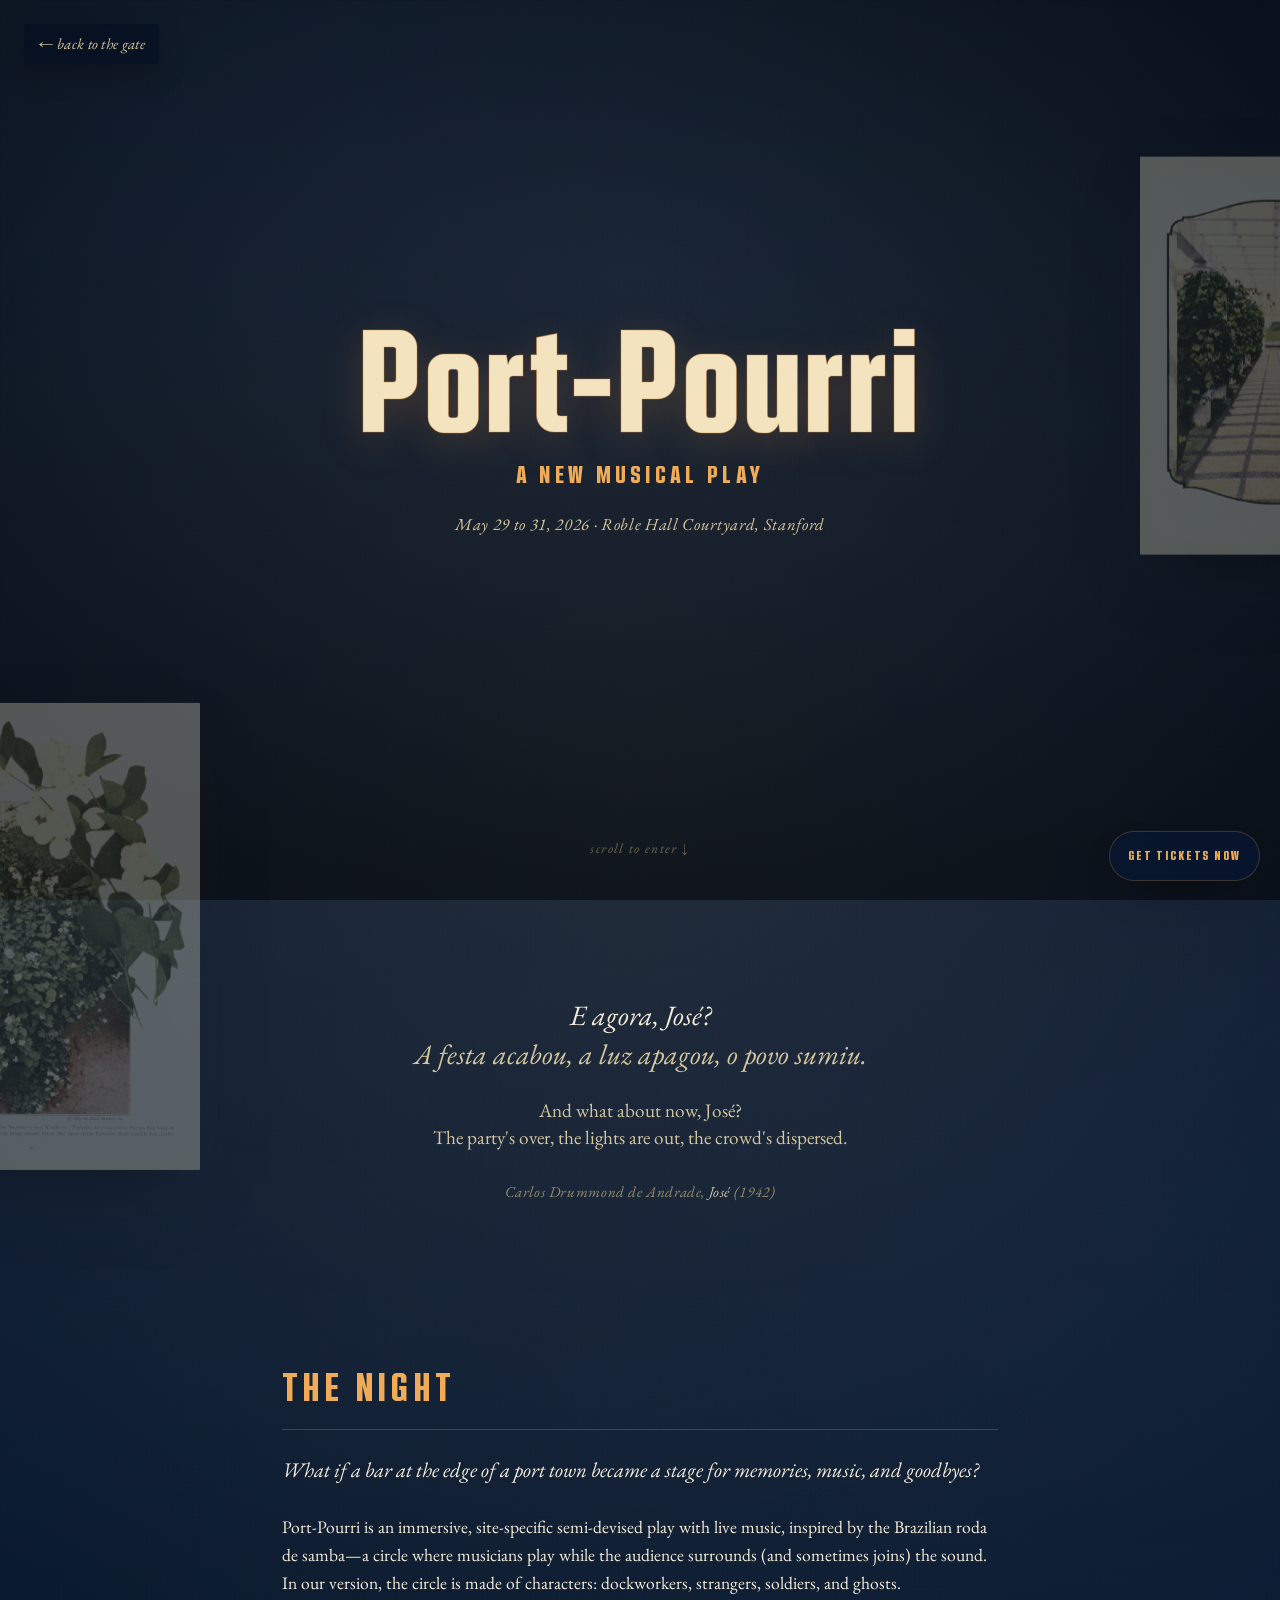
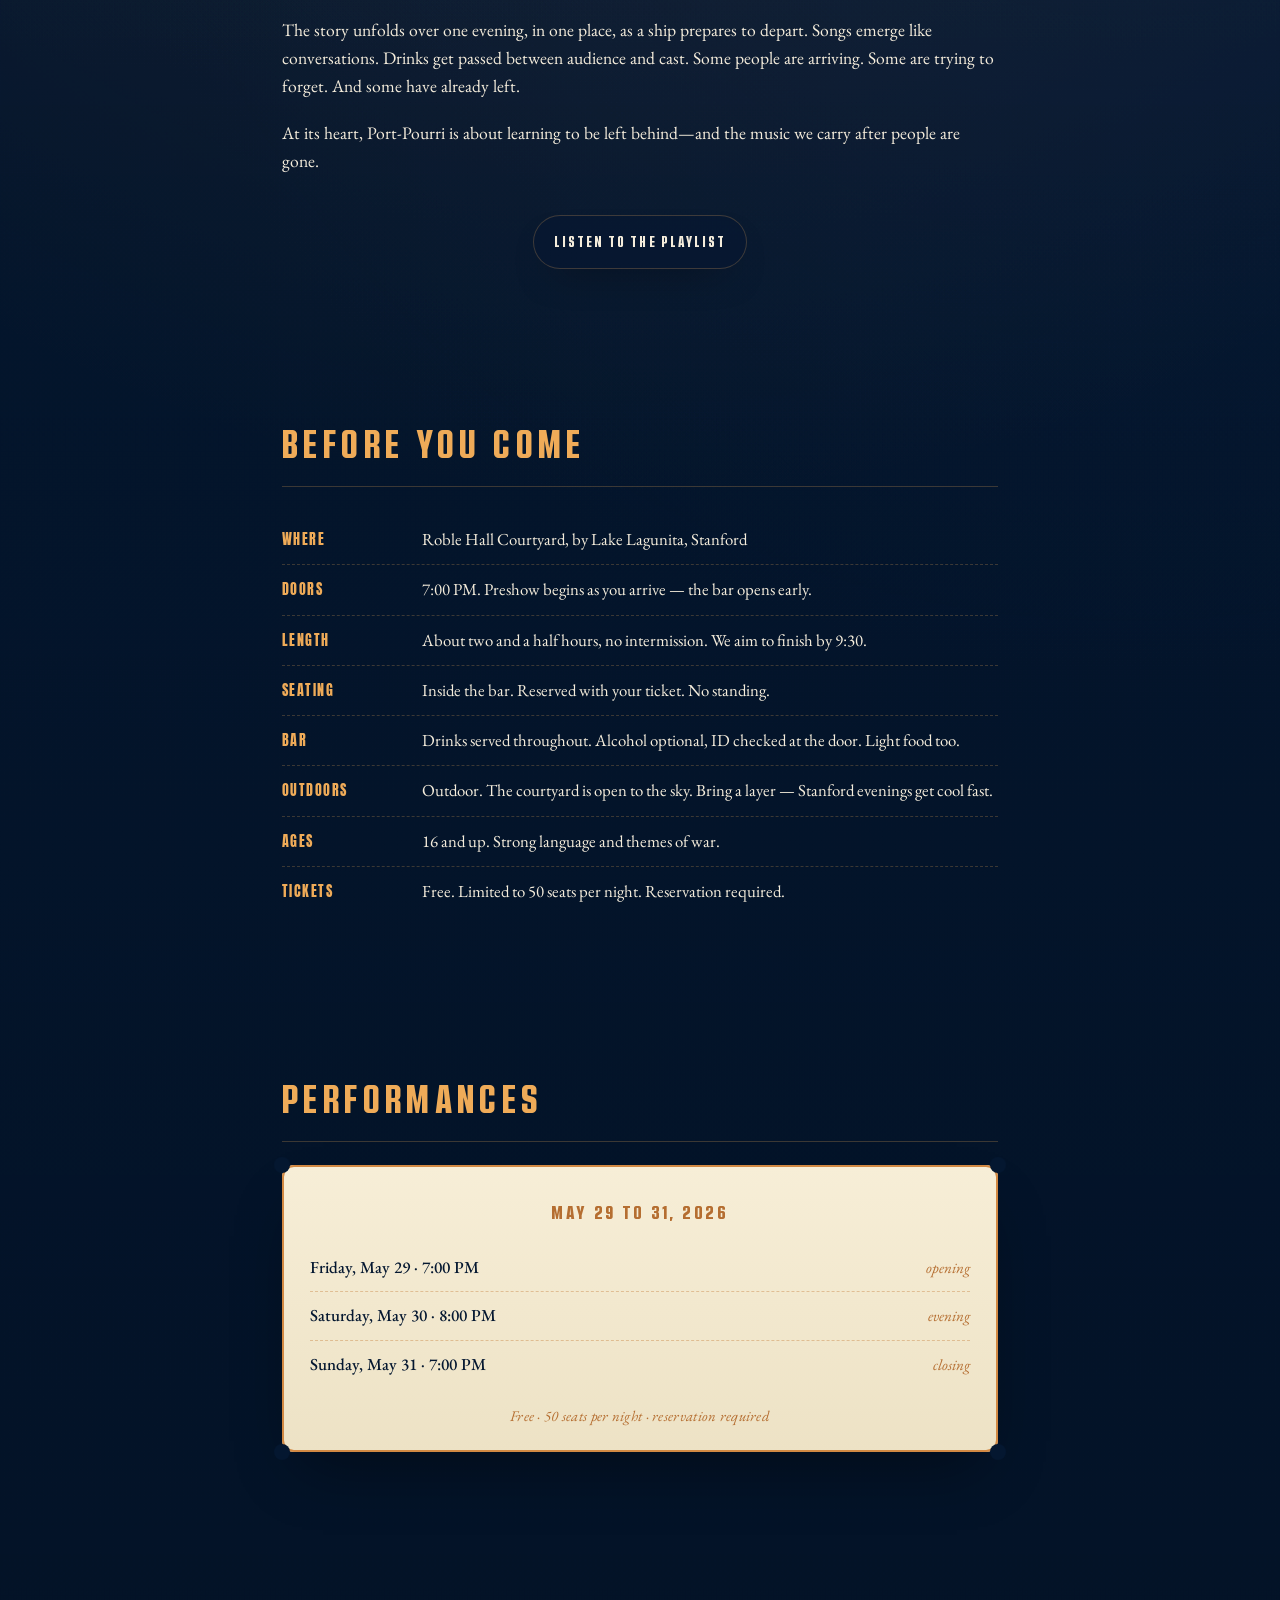
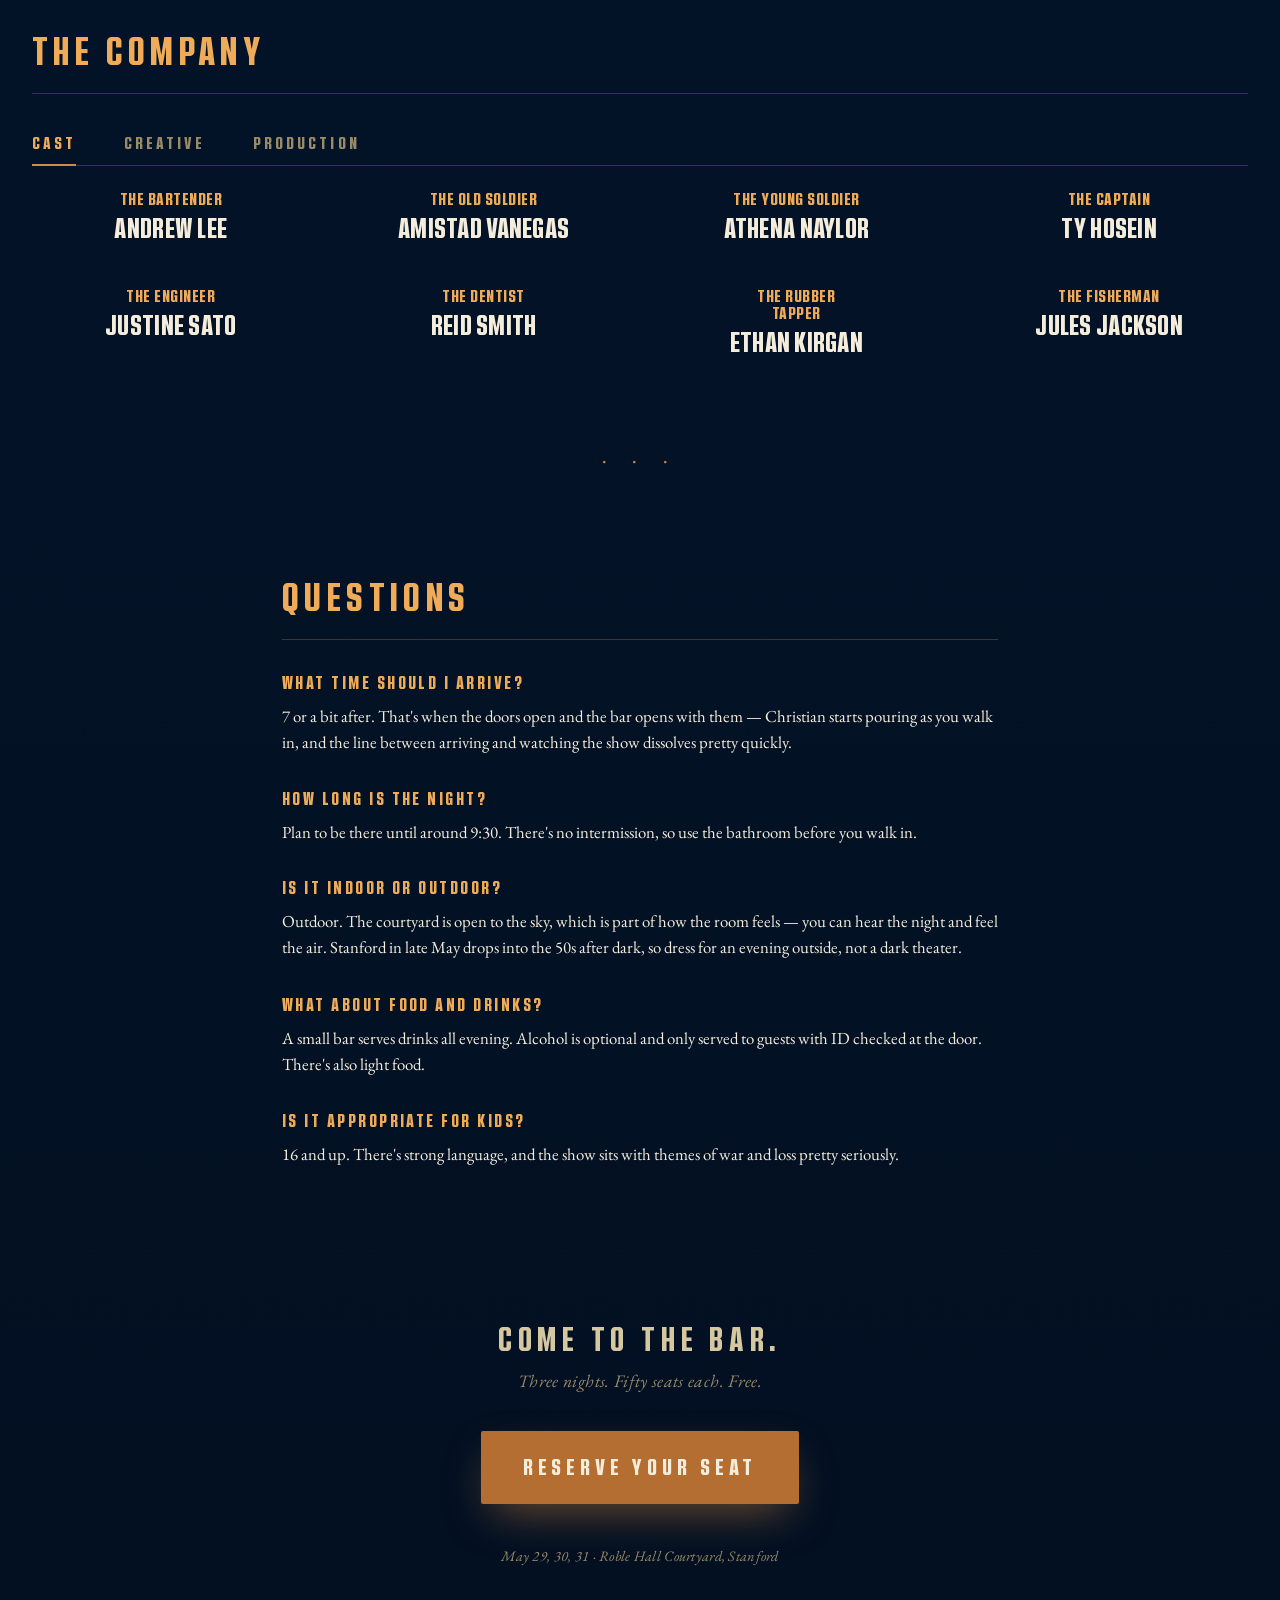
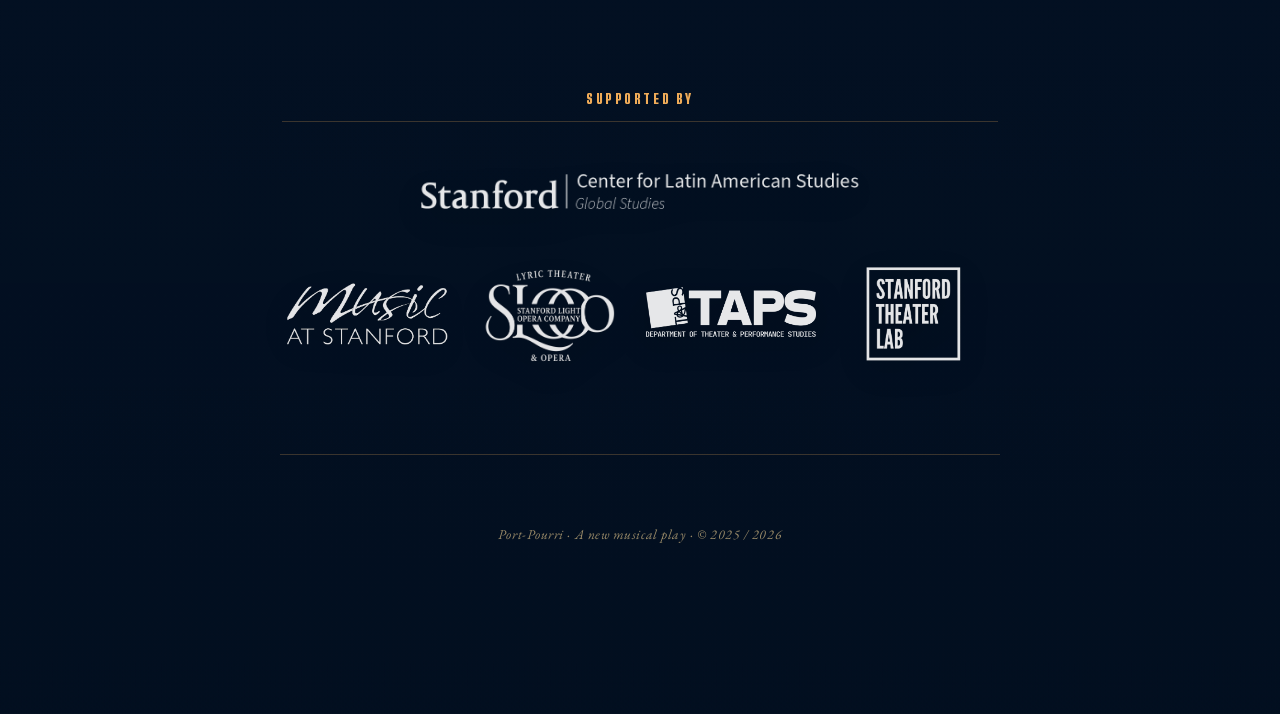
==== commit 11a26f9e: "Update index.html" ====
--- a/info/index.html
+++ b/info/index.html
@@ -197,6 +197,47 @@
       animation: hero-rise 1.6s 0.55s cubic-bezier(0.22, 1, 0.36, 1) both;
     }
 
+    .hero__actions {
+      display: flex;
+      flex-wrap: wrap;
+      justify-content: center;
+      gap: 0.9rem;
+      margin-top: 2.5rem;
+      opacity: 0;
+      animation: hero-rise 1.6s 0.78s cubic-bezier(0.22, 1, 0.36, 1) both;
+    }
+
+    .hero__button {
+      display: inline-flex;
+      align-items: center;
+      justify-content: center;
+      min-height: 48px;
+      padding: 0.9rem 1.3rem;
+      border-radius: 999px;
+      border: 1px solid rgba(239, 171, 88, 0.24);
+      background: rgba(7, 23, 50, 0.55);
+      color: var(--ink-light);
+      text-decoration: none;
+      font-family: 'Kuunari', 'Anton', sans-serif;
+      font-size: 0.9rem;
+      letter-spacing: 0.14em;
+      text-transform: uppercase;
+      box-shadow: 0 18px 38px -22px rgba(0, 0, 0, 0.72);
+      backdrop-filter: blur(8px);
+      -webkit-backdrop-filter: blur(8px);
+      transition: transform 0.25s ease, background 0.25s ease, border-color 0.25s ease, color 0.25s ease;
+    }
+
+    .hero__button:hover,
+    .hero__button:focus-visible {
+      color: var(--ink-light);
+      text-decoration: none;
+      background: rgba(181, 110, 49, 0.82);
+      border-color: rgba(239, 171, 88, 0.5);
+      transform: translateY(-2px);
+      outline: none;
+    }
+
     .hero__scroll-hint {
       position: absolute;
       bottom: 2.5rem;
@@ -712,6 +753,17 @@
       .hero__title {
         font-size: clamp(3.35rem, 16vw, 4.8rem);
         line-height: 0.9;
+      }
+
+      .hero__actions {
+        gap: 0.65rem;
+        margin-top: 1.8rem;
+      }
+
+      .hero__button {
+        width: 100%;
+        font-size: 0.82rem;
+        padding: 0.82rem 1rem;
       }
 
       #company {
@@ -1179,6 +1231,9 @@
         <p class="reveal reveal-delay-3">
           At its heart, Port-Pourri is about learning to be left behind—and the music we carry after people are gone.
         </p>
+        <div class="hero__actions reveal reveal-delay-3">
+          <a class="hero__button" href="https://open.spotify.com/playlist/2u1dIXjYaQoP2SzYlSEFRL?si=bcb9c07f9f934673" target="_blank" rel="noreferrer">Listen to the playlist</a>
+        </div>
       </section>
 
       <section class="content" id="practical">
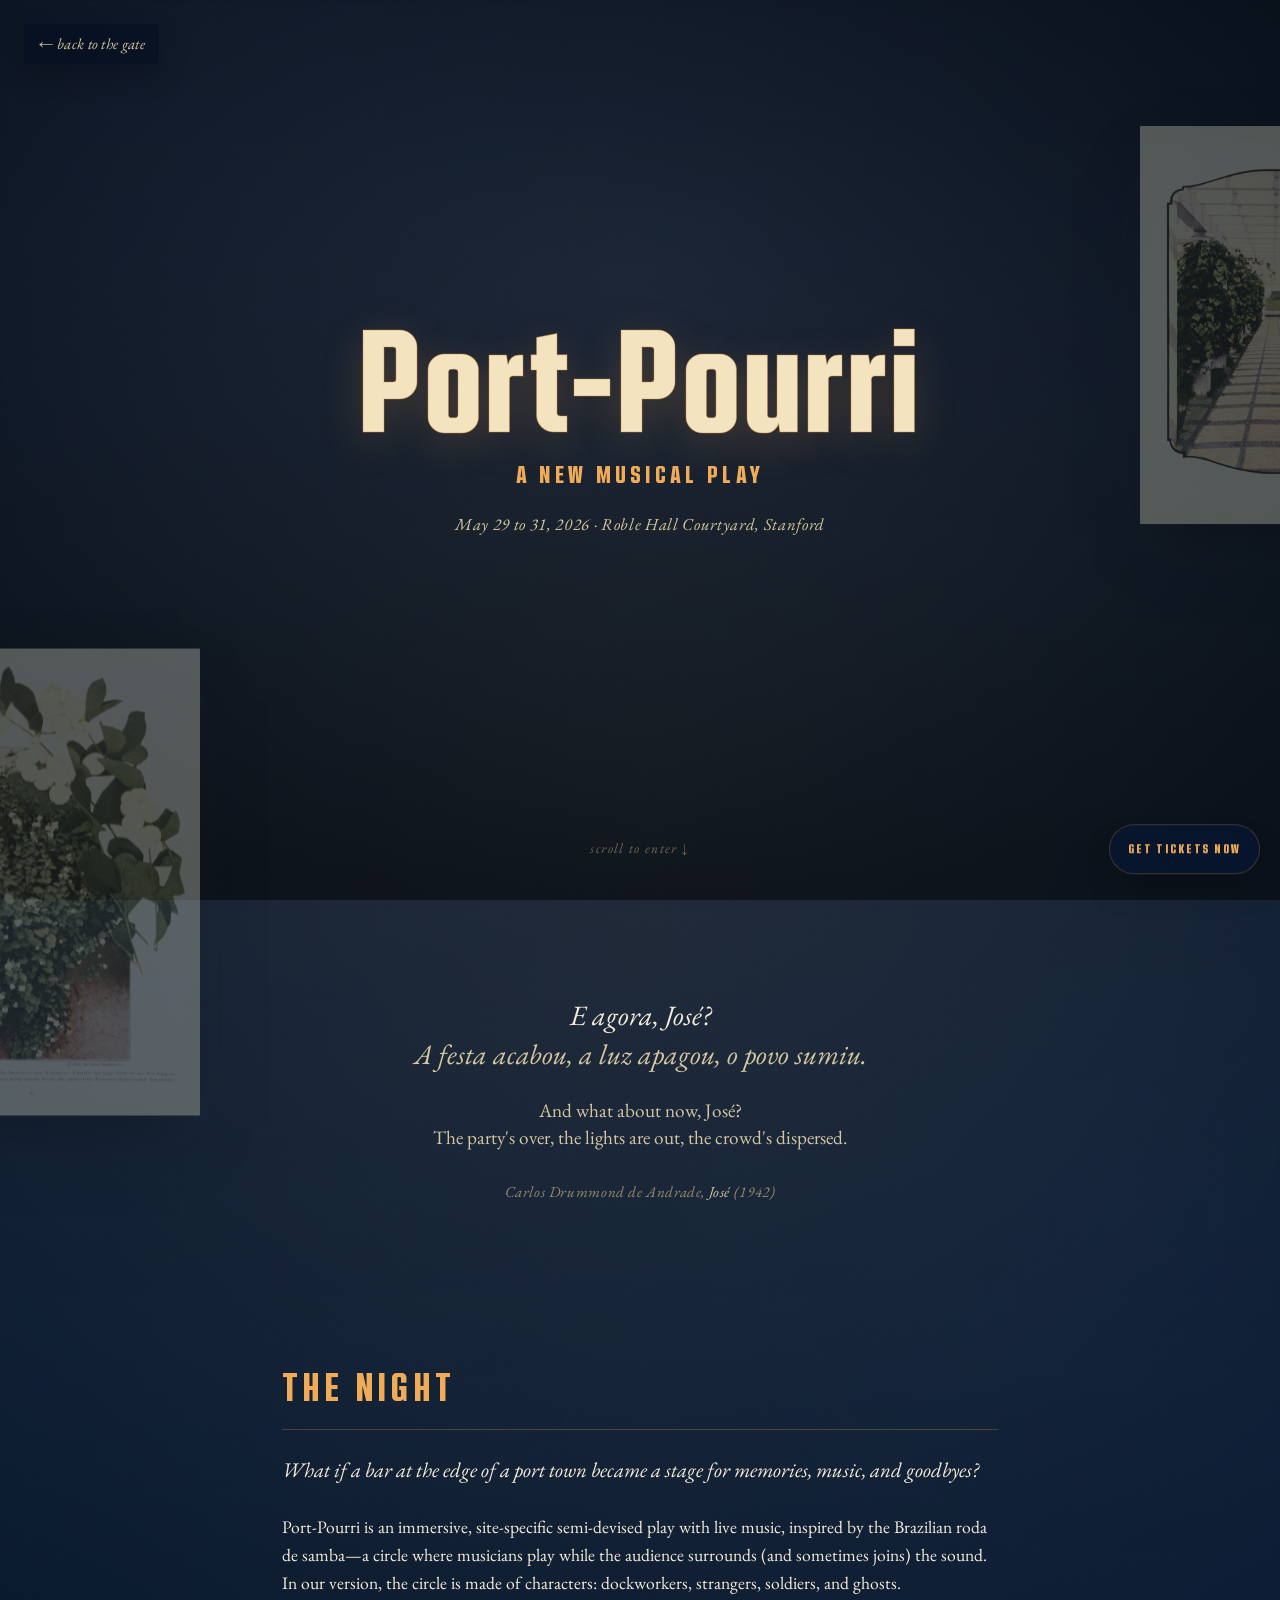
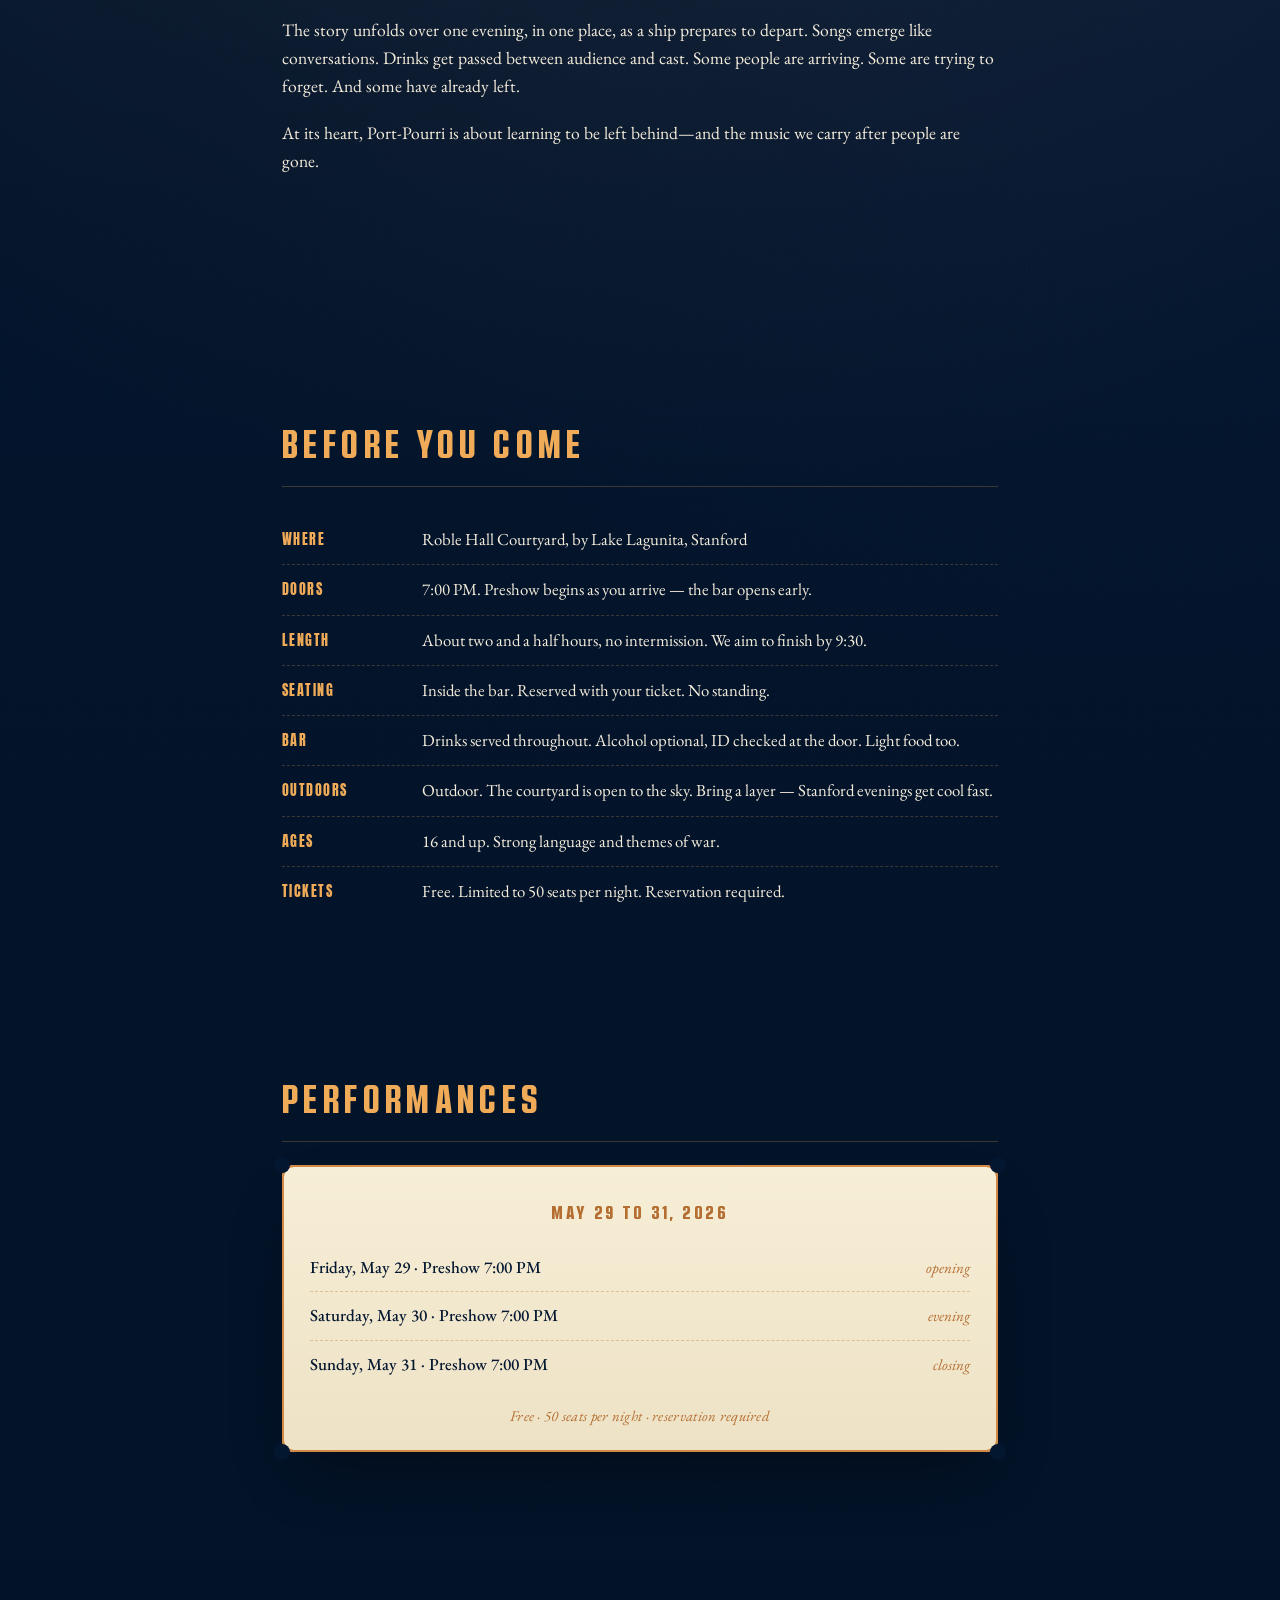
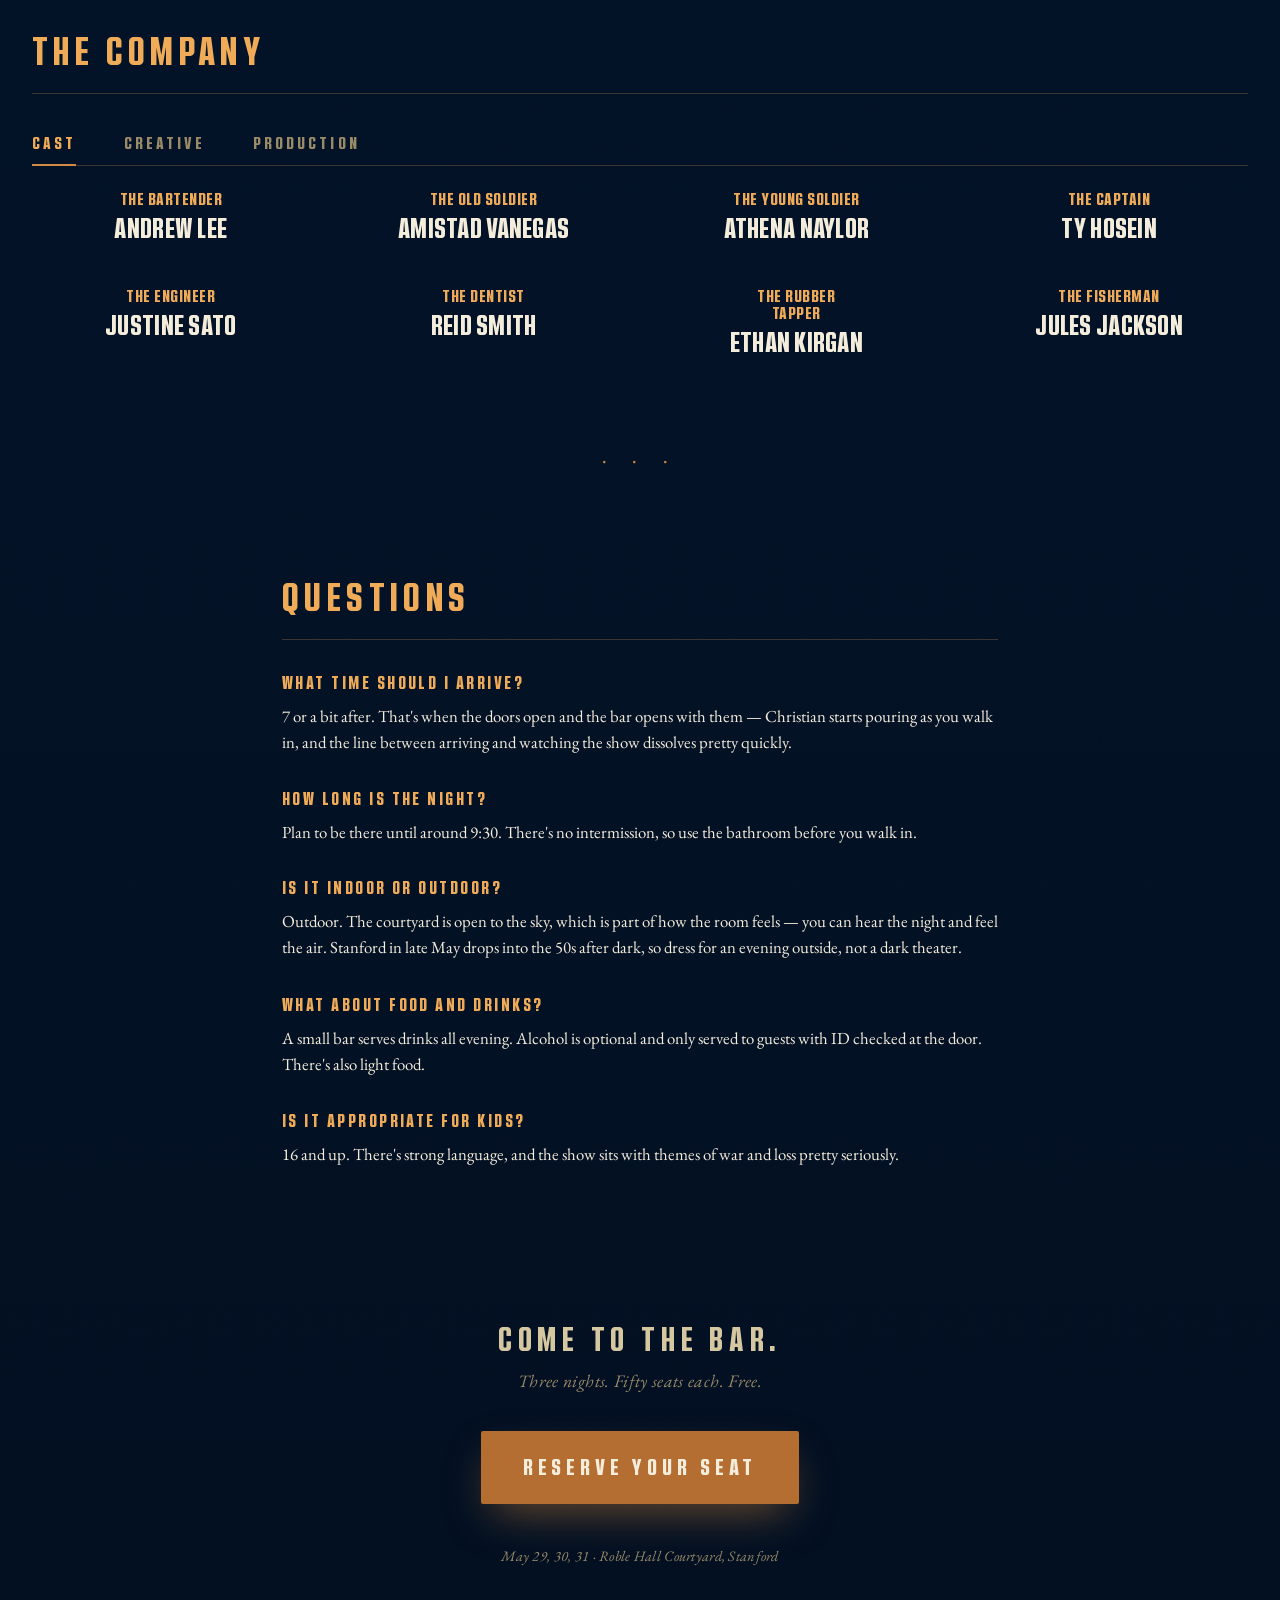
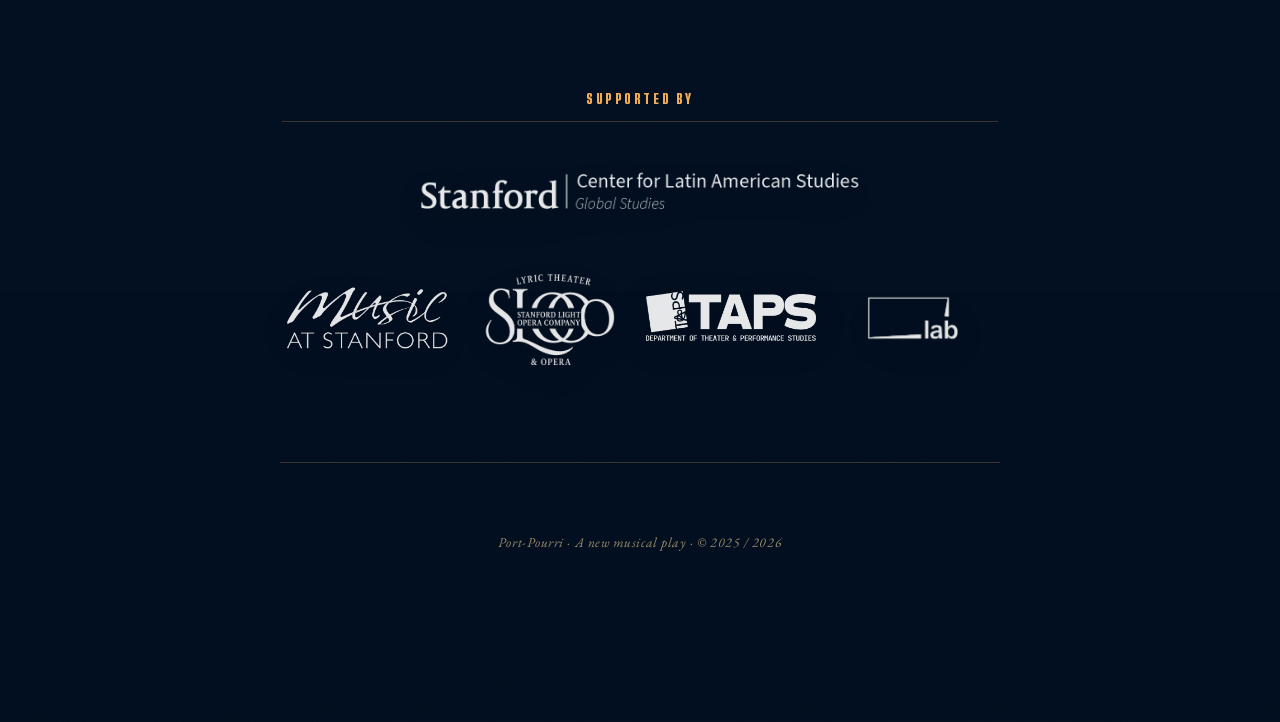
==== commit 1cb358d9: "h" ====
--- a/info/index.html
+++ b/info/index.html
@@ -1080,7 +1080,7 @@
     }
 
     .sponsor--tlab img {
-      max-height: 98px;
+      max-height: 112px;
       transform: none;
     }
 
@@ -1256,9 +1256,9 @@
           <span class="corner-bl"></span><span class="corner-br"></span>
           <h3>May 29 to 31, 2026</h3>
           <ul>
-            <li><span class="when">Friday, May 29 · 7:00 PM</span><span class="label">opening</span></li>
-            <li><span class="when">Saturday, May 30 · 8:00 PM</span><span class="label">evening</span></li>
-            <li><span class="when">Sunday, May 31 · 7:00 PM</span><span class="label">closing</span></li>
+            <li><span class="when">Friday, May 29 · Preshow 7:00 PM</span><span class="label">opening</span></li>
+            <li><span class="when">Saturday, May 30 · Preshow 7:00 PM</span><span class="label">evening</span></li>
+            <li><span class="when">Sunday, May 31 · Preshow 7:00 PM</span><span class="label">closing</span></li>
           </ul>
           <p class="meta">Free · 50 seats per night · reservation required</p>
         </div>
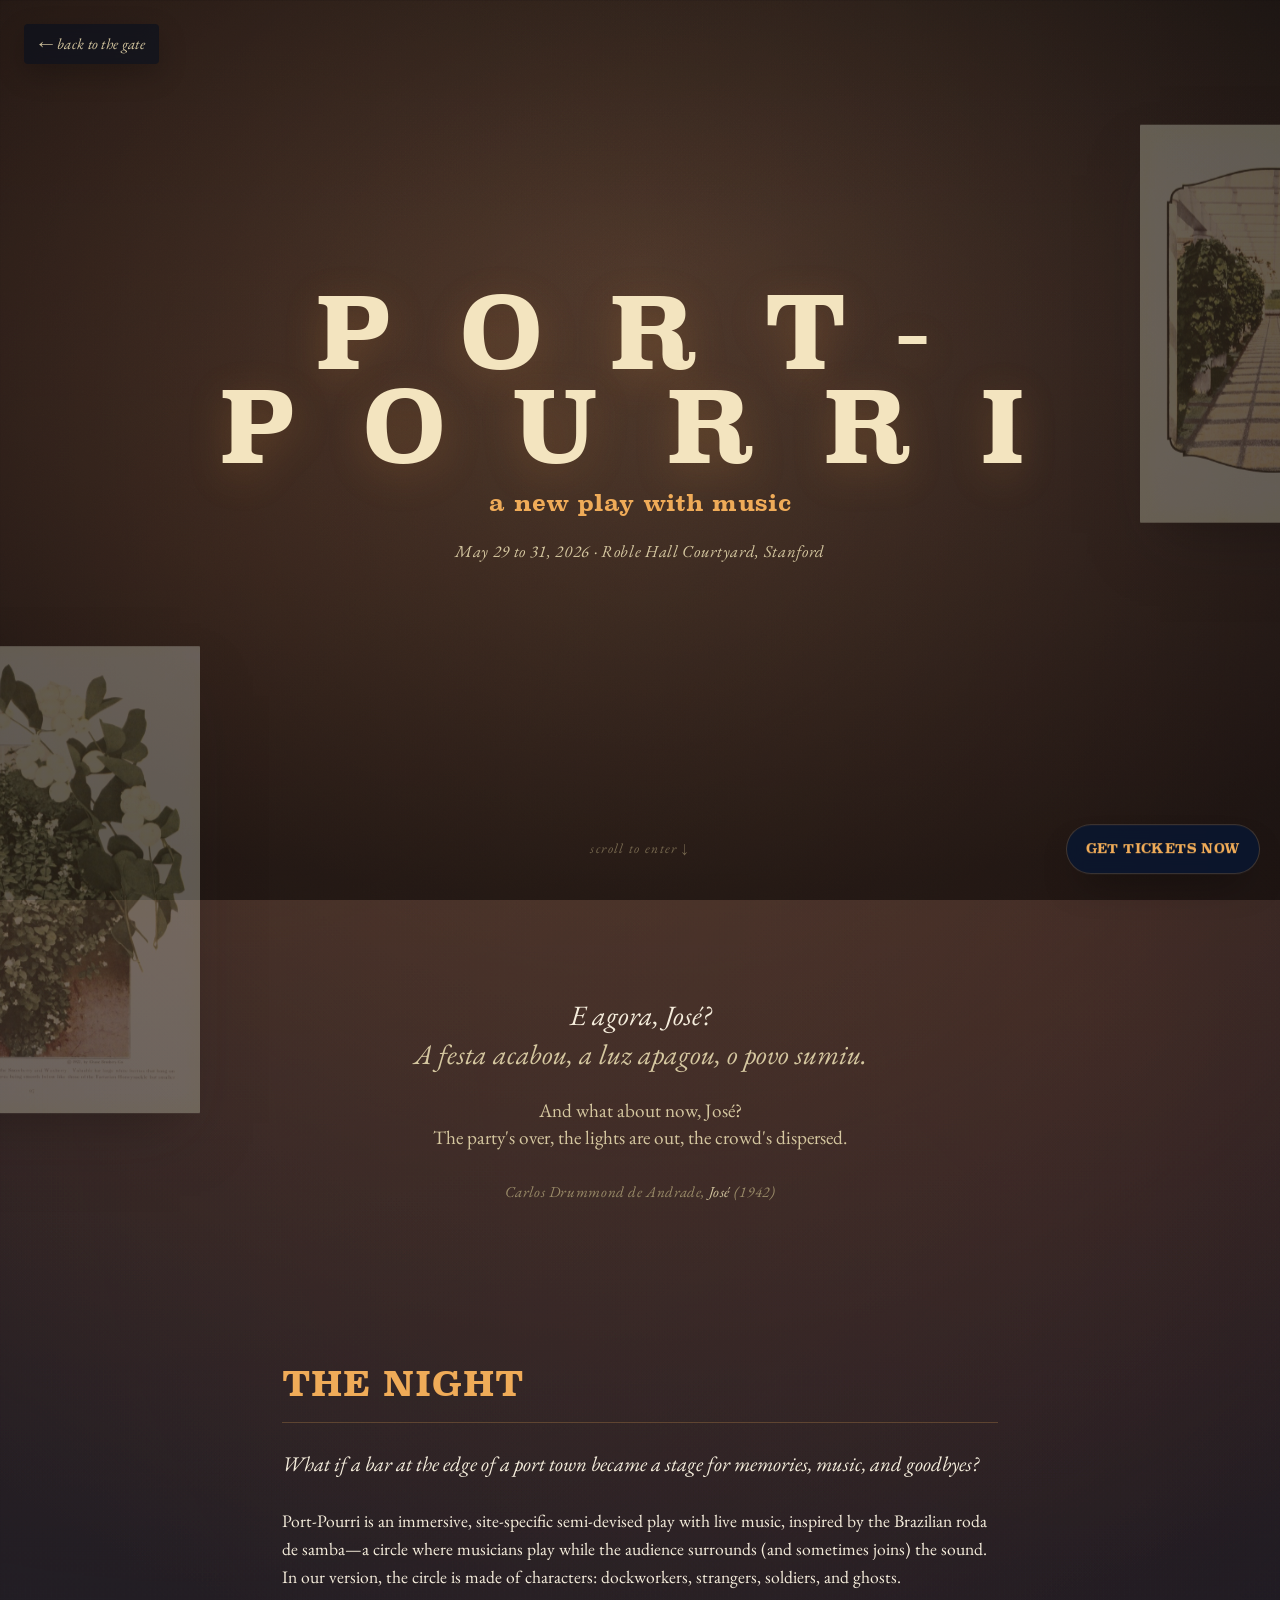
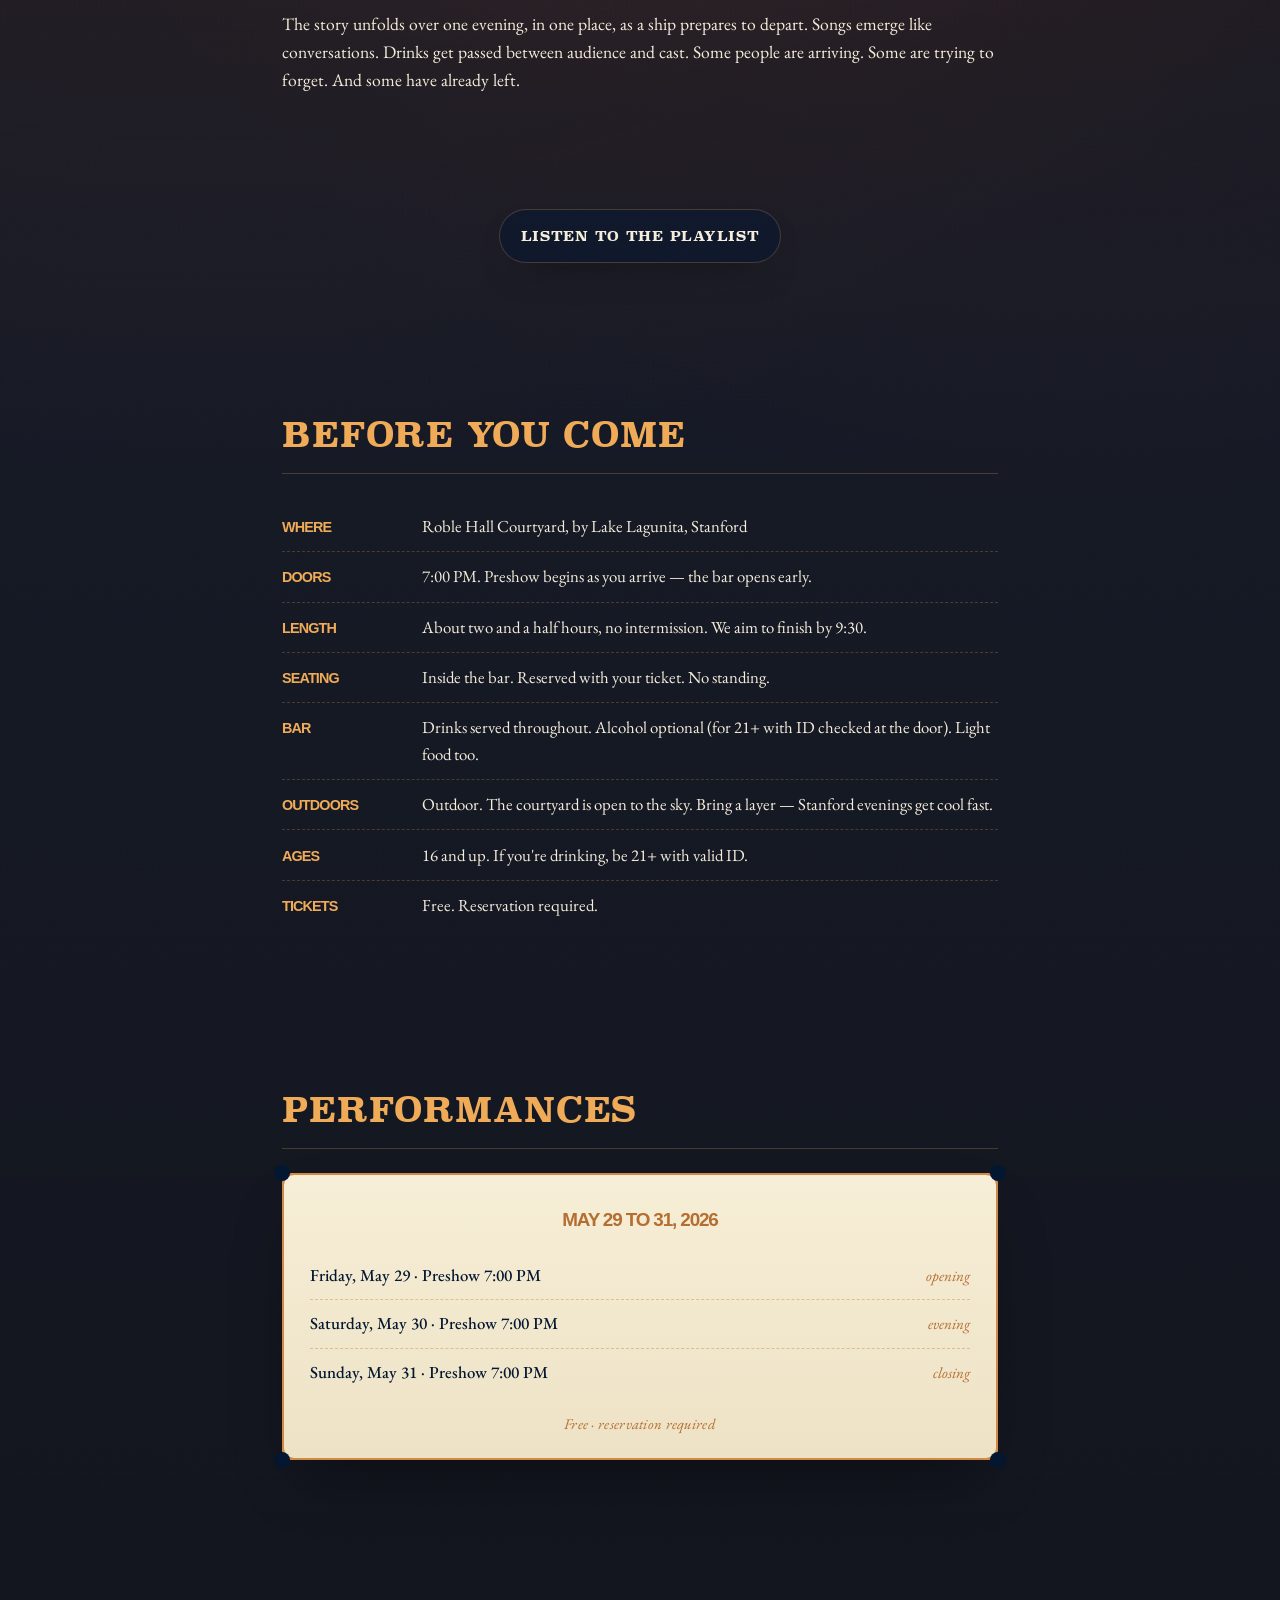
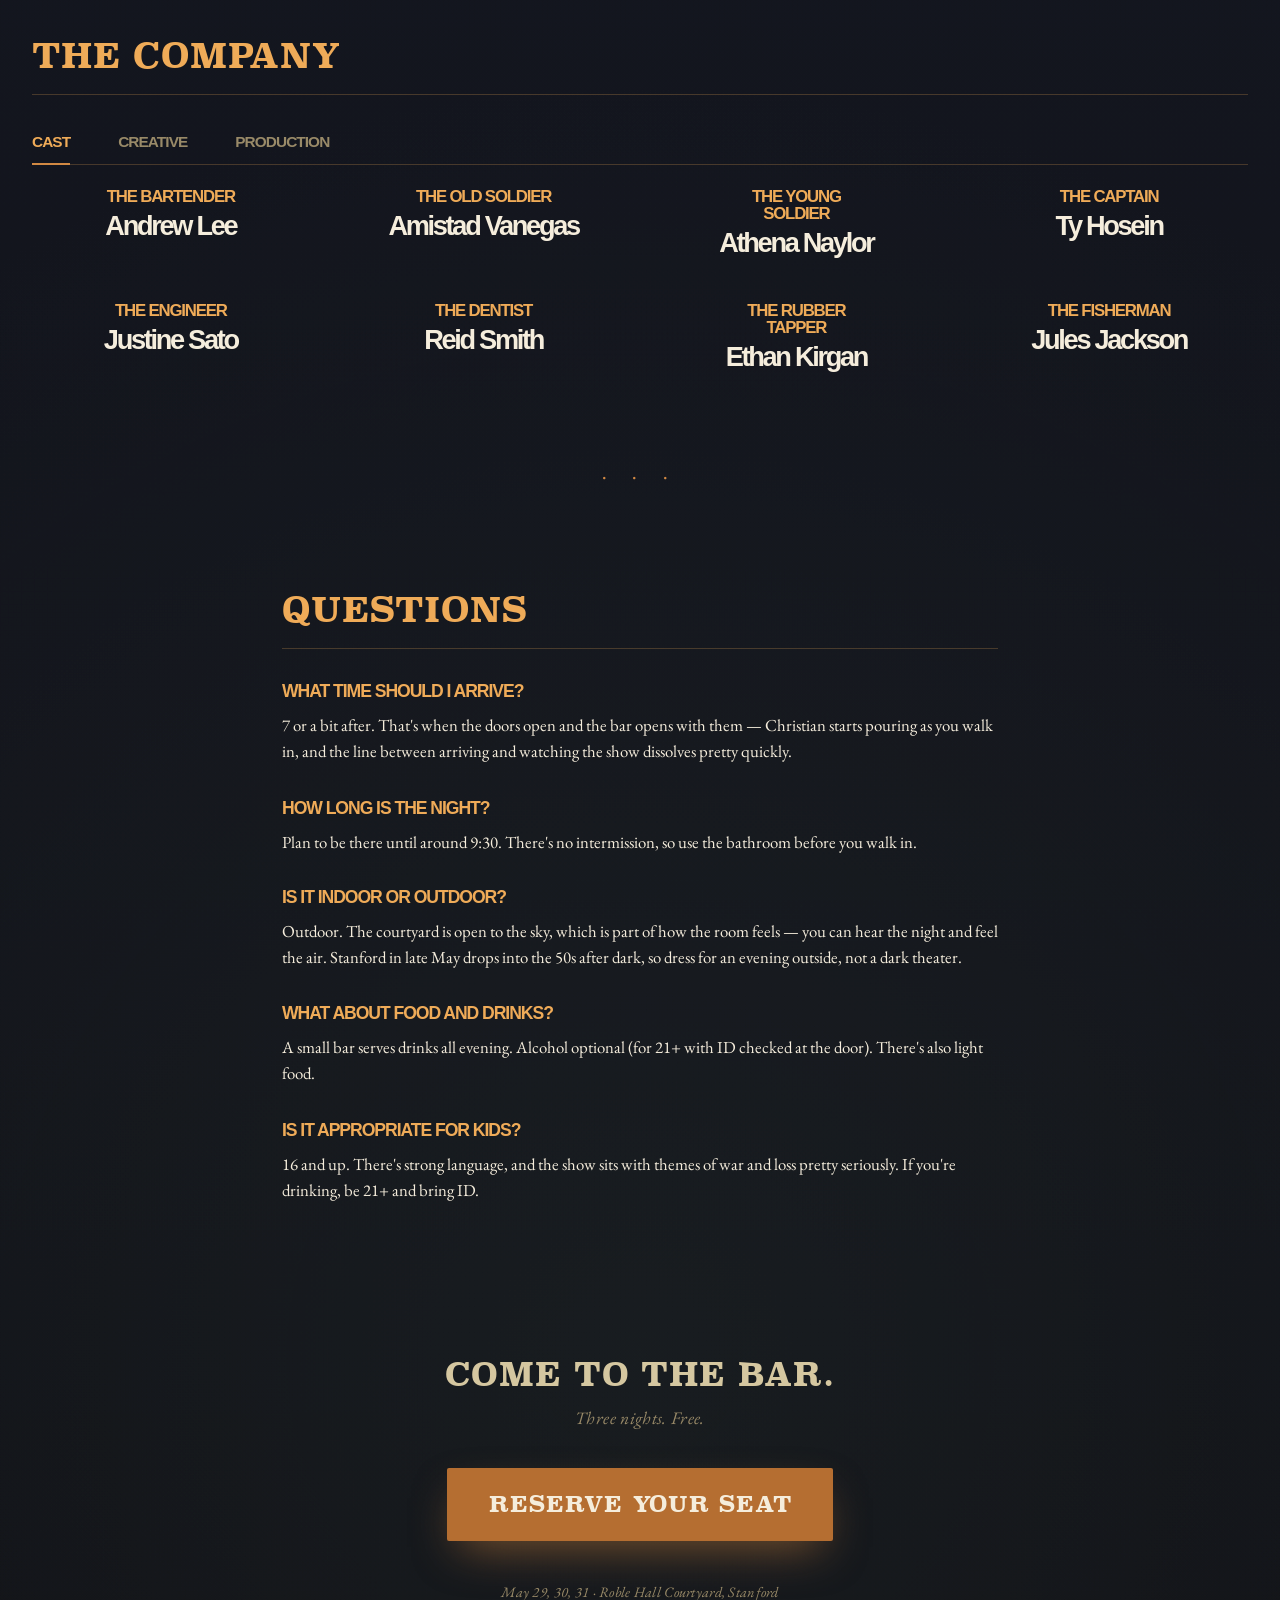
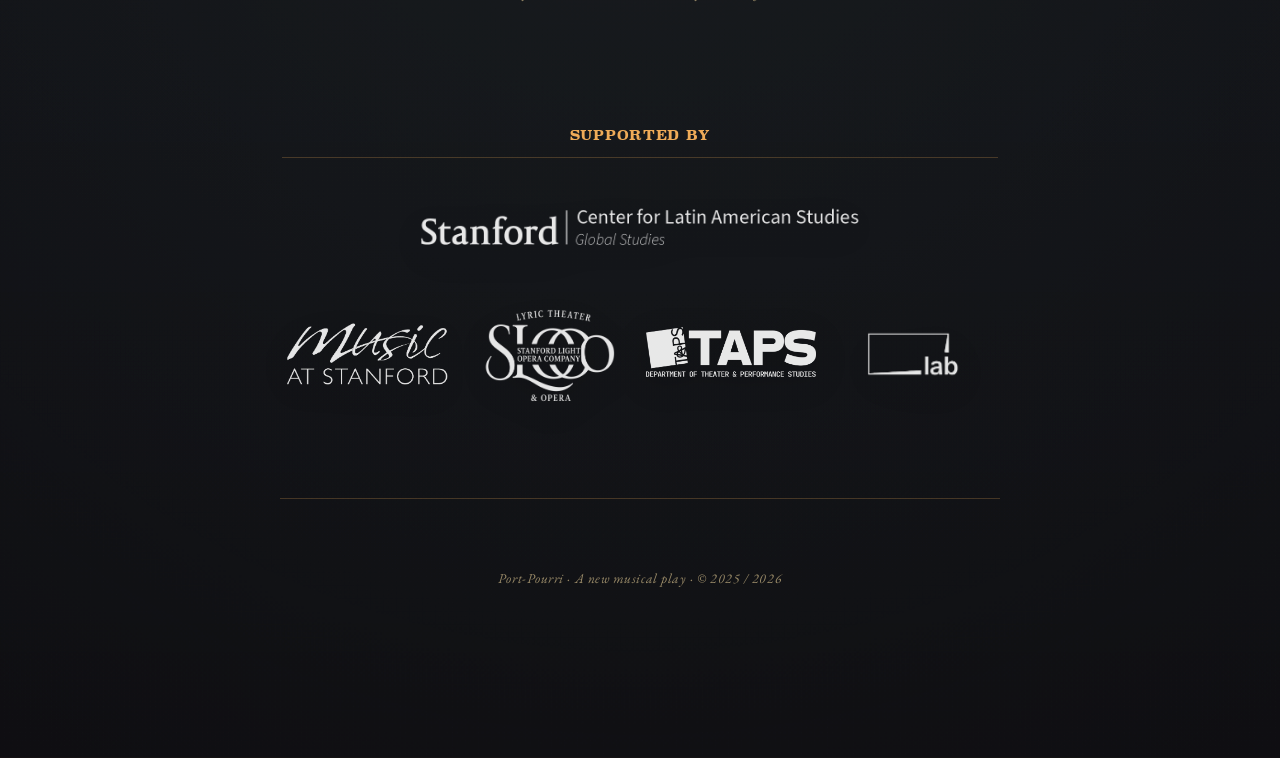
==== commit cb0036d5: "yummy" ====
--- a/info/index.html
+++ b/info/index.html
@@ -21,6 +21,14 @@
       font-display: swap;
     }
 
+    @font-face {
+      font-family: 'Super Clarendon Web';
+      src: url('superclarendon-rg-bold-italic-5872742196896,superclarendon-rg-bold-587272c8dce6b,superclarendon[...]/superclarendon-rg-bold-587272c8dce6b.woff') format('woff');
+      font-weight: 700;
+      font-style: normal;
+      font-display: swap;
+    }
+
     :root {
       --bg: #041730;
       --bg-deeper: #020c1c;
@@ -34,6 +42,7 @@
       --orange-deep: #b56e31;
       --rule: rgba(239, 171, 88, 0.24);
       --shadow: rgba(0, 0, 0, 0.58);
+      --display-font: "Super Clarendon Web", "Super Clarendon", "Bookman Old Style", Georgia, serif;
     }
 
     * { box-sizing: border-box; margin: 0; padding: 0; }
@@ -44,10 +53,11 @@
       color: var(--ink-light);
       background: var(--bg);
       background-image:
-        radial-gradient(circle at 50% 14%, rgba(218, 164, 84, 0.12), transparent 28%),
-        radial-gradient(circle at 15% 0%, rgba(60, 95, 158, 0.18), transparent 30%),
-        radial-gradient(circle at 88% 22%, rgba(24, 53, 103, 0.18), transparent 24%),
-        linear-gradient(180deg, rgba(1, 8, 18, 0.55), rgba(1, 8, 18, 0.08) 25%, rgba(1, 8, 18, 0.55) 100%);
+        radial-gradient(circle at 50% 8%, rgba(214, 184, 122, 0.18), transparent 24%),
+        radial-gradient(circle at 16% 10%, rgba(146, 70, 40, 0.3), transparent 30%),
+        radial-gradient(circle at 85% 18%, rgba(110, 46, 31, 0.24), transparent 24%),
+        radial-gradient(circle at 50% 82%, rgba(84, 112, 99, 0.12), transparent 28%),
+        linear-gradient(180deg, rgba(28, 16, 12, 0.76), rgba(58, 34, 20, 0.34) 34%, rgba(16, 11, 10, 0.82) 100%);
       line-height: 1.6;
       -webkit-font-smoothing: antialiased;
       -moz-osx-font-smoothing: grayscale;
@@ -163,26 +173,27 @@
     }
 
     .hero__title {
-      font-family: 'Kuunari', 'Anton', 'Bebas Neue', Impact, sans-serif;
-      font-weight: 900;
-      font-size: clamp(4.6rem, 14vw, 9rem);
-      letter-spacing: 0.02em;
+      font-family: var(--display-font);
+      font-weight: 700;
+      font-size: clamp(3.5rem, 11vw, 6.2rem);
+      letter-spacing: 0.68em;
       color: #f3e4bf;
-      line-height: 0.88;
-      margin-bottom: 1rem;
+      line-height: 0.95;
+      margin-bottom: 0.8rem;
+      padding-left: 0.32em;
       text-shadow: 0 10px 40px rgba(210, 137, 67, 0.24);
-      -webkit-text-stroke: 1px rgba(210, 137, 67, 0.45);
       will-change: transform, opacity;
       animation: hero-rise 1.6s cubic-bezier(0.22, 1, 0.36, 1) both;
+      text-transform: uppercase;
     }
 
     .hero__subtitle {
-      font-family: 'Kuunari', 'Anton', sans-serif;
-      font-weight: 400;
-      font-size: clamp(1rem, 2.8vw, 1.5rem);
-      letter-spacing: 0.18em;
+      font-family: var(--display-font);
+      font-weight: 700;
+      font-size: clamp(1.05rem, 2.2vw, 1.35rem);
+      letter-spacing: 0.015em;
       color: var(--orange-bright);
-      text-transform: uppercase;
+      text-transform: lowercase;
       margin-bottom: 1.1rem;
       opacity: 0;
       animation: hero-rise 1.6s 0.3s cubic-bezier(0.22, 1, 0.36, 1) both;
@@ -218,9 +229,10 @@
       background: rgba(7, 23, 50, 0.55);
       color: var(--ink-light);
       text-decoration: none;
-      font-family: 'Kuunari', 'Anton', sans-serif;
+      font-family: var(--display-font);
+      font-weight: 700;
       font-size: 0.9rem;
-      letter-spacing: 0.14em;
+      letter-spacing: 0.05em;
       text-transform: uppercase;
       box-shadow: 0 18px 38px -22px rgba(0, 0, 0, 0.72);
       backdrop-filter: blur(8px);
@@ -323,10 +335,10 @@
     .reveal-delay-3 { transition-delay: 0.3s; }
 
     h2 {
-      font-family: 'Kuunari', 'Anton', sans-serif;
-      font-weight: 400;
-      font-size: clamp(1.8rem, 4vw, 2.4rem);
-      letter-spacing: 0.14em;
+      font-family: var(--display-font);
+      font-weight: 700;
+      font-size: clamp(1.55rem, 3.4vw, 2.15rem);
+      letter-spacing: 0.025em;
       color: var(--orange-bright);
       text-transform: uppercase;
       margin-bottom: 1.5rem;
@@ -335,10 +347,10 @@
     }
 
     h3 {
-      font-family: 'Kuunari', 'Anton', sans-serif;
-      font-weight: 400;
+      font-family: "Helvetica Neue", Helvetica, Arial, sans-serif;
+      font-weight: 700;
       font-size: 1.18rem;
-      letter-spacing: 0.14em;
+      letter-spacing: -0.06em;
       color: var(--ink-light);
       text-transform: uppercase;
       margin-top: 2.25rem;
@@ -399,9 +411,10 @@
     .practicalia li:last-child { border-bottom: none; }
 
     .practicalia .key {
-      font-family: 'Anton', sans-serif;
+      font-family: "Helvetica Neue", Helvetica, Arial, sans-serif;
+      font-weight: 700;
       font-size: 0.9rem;
-      letter-spacing: 0.1em;
+      letter-spacing: -0.06em;
       color: var(--orange-bright);
       text-transform: uppercase;
     }
@@ -508,10 +521,10 @@
     }
 
     .tab {
-      font-family: 'Kuunari', 'Anton', sans-serif;
-      font-weight: 400;
-      font-size: 1.05rem;
-      letter-spacing: 0.18em;
+      font-family: "Helvetica Neue", Helvetica, Arial, sans-serif;
+      font-weight: 700;
+      font-size: 0.96rem;
+      letter-spacing: -0.06em;
       text-transform: uppercase;
       color: var(--ink-soft);
       background: transparent;
@@ -577,11 +590,12 @@
     }
 
     .credit-name {
-      font-family: 'Kuunari', 'Anton', sans-serif;
+      font-family: "Helvetica Neue", Helvetica, Arial, sans-serif;
+      font-weight: 700;
       font-size: clamp(1.3rem, 1.55vw, 2.05rem);
       line-height: 0.98;
-      letter-spacing: 0.01em;
-      text-transform: uppercase;
+      letter-spacing: -0.085em;
+      text-transform: none;
       color: var(--ink-light);
       white-space: nowrap;
       margin-inline: auto;
@@ -590,10 +604,11 @@
     }
 
     .credit-role {
-      font-family: 'Kuunari', 'Anton', sans-serif;
+      font-family: "Helvetica Neue", Helvetica, Arial, sans-serif;
+      font-weight: 700;
       font-size: clamp(0.9rem, 1.1vw, 1.2rem);
       line-height: 1;
-      letter-spacing: 0.03em;
+      letter-spacing: -0.07em;
       text-transform: uppercase;
       color: var(--orange-bright);
       text-wrap: balance;
@@ -630,6 +645,7 @@
       text-wrap: nowrap;
       max-width: none;
       font-size: clamp(1.7rem, 1.95vw, 2.55rem);
+      text-transform: none;
     }
 
     .credit-list--cast .credit-role {
@@ -664,10 +680,11 @@
     }
 
     .credit-entry__role {
-      font-family: 'Kuunari', 'Anton', sans-serif;
+      font-family: "Helvetica Neue", Helvetica, Arial, sans-serif;
+      font-weight: 700;
       font-size: clamp(1.35rem, 1.65vw, 1.82rem);
       line-height: 1;
-      letter-spacing: 0.03em;
+      letter-spacing: -0.07em;
       text-transform: uppercase;
       color: var(--orange-bright);
       text-wrap: balance;
@@ -675,11 +692,12 @@
     }
 
     .credit-entry__name {
-      font-family: 'Kuunari', 'Anton', sans-serif;
+      font-family: "Helvetica Neue", Helvetica, Arial, sans-serif;
+      font-weight: 700;
       font-size: clamp(2.1rem, 2.55vw, 3.35rem);
       line-height: 0.95;
-      letter-spacing: 0.01em;
-      text-transform: uppercase;
+      letter-spacing: -0.1em;
+      text-transform: none;
       color: var(--ink-light);
       white-space: nowrap;
     }
@@ -760,7 +778,7 @@
         margin-top: 1.8rem;
       }
 
-      .hero__button {
+    .hero__button {
         width: 100%;
         font-size: 0.82rem;
         padding: 0.82rem 1rem;
@@ -884,9 +902,10 @@
     }
 
     .final-cta__line {
-      font-family: 'Kuunari', 'Anton', sans-serif;
+      font-family: var(--display-font);
+      font-weight: 700;
       font-size: clamp(1.4rem, 3.5vw, 2rem);
-      letter-spacing: 0.18em;
+      letter-spacing: 0.03em;
       text-transform: uppercase;
       color: var(--ink-mid);
       margin-bottom: 0.6rem;
@@ -902,9 +921,10 @@
 
     .final-cta__button {
       display: inline-block;
-      font-family: 'Kuunari', 'Anton', sans-serif;
+      font-family: var(--display-font);
+      font-weight: 700;
       font-size: 1.4rem;
-      letter-spacing: 0.22em;
+      letter-spacing: 0.05em;
       text-transform: uppercase;
       text-decoration: none;
       color: var(--ink-light);
@@ -962,9 +982,10 @@
       border: 1px solid rgba(239, 171, 88, 0.24);
       color: var(--orange-bright);
       text-decoration: none;
-      font-family: 'Kuunari', 'Anton', sans-serif;
+      font-family: var(--display-font);
+      font-weight: 700;
       font-size: 0.82rem;
-      letter-spacing: 0.14em;
+      letter-spacing: 0.03em;
       text-transform: uppercase;
       box-shadow: 0 18px 38px -18px rgba(0, 0, 0, 0.7);
       backdrop-filter: blur(10px);
@@ -994,9 +1015,10 @@
     }
 
     .sponsors__eyebrow {
-      font-family: 'Kuunari', 'Anton', sans-serif;
+      font-family: var(--display-font);
+      font-weight: 700;
       font-size: 0.9rem;
-      letter-spacing: 0.18em;
+      letter-spacing: 0.05em;
       text-transform: uppercase;
       color: var(--orange-bright);
       margin-bottom: 1.25rem;
@@ -1171,9 +1193,10 @@
       .panel::before {
         content: attr(data-label);
         display: block;
-        font-family: 'Anton', sans-serif;
+        font-family: var(--display-font);
+        font-weight: 700;
         font-size: 1.05rem;
-        letter-spacing: 0.15em;
+        letter-spacing: 0.05em;
         text-transform: uppercase;
         color: var(--orange-bright);
         margin-bottom: 0.75rem;
@@ -1197,8 +1220,8 @@
   <div class="page">
     <main>
       <header class="hero">
-        <h1 class="hero__title">Port-Pourri</h1>
-        <p class="hero__subtitle">A new musical play</p>
+        <h1 class="hero__title">PORT-POURRI</h1>
+        <p class="hero__subtitle">a new play with music</p>
         <p class="hero__dates">May 29 to 31, 2026 · Roble Hall Courtyard, Stanford</p>
         <p class="hero__scroll-hint">scroll to enter ↓</p>
       </header>
@@ -1243,10 +1266,10 @@
           <li><span class="key">Doors</span><span class="val">7:00 PM. Preshow begins as you arrive — the bar opens early.</span></li>
           <li><span class="key">Length</span><span class="val">About two and a half hours, no intermission. We aim to finish by 9:30.</span></li>
           <li><span class="key">Seating</span><span class="val">Inside the bar. Reserved with your ticket. No standing.</span></li>
-          <li><span class="key">Bar</span><span class="val">Drinks served throughout. Alcohol optional, ID checked at the door. Light food too.</span></li>
+          <li><span class="key">Bar</span><span class="val">Drinks served throughout. Alcohol optional (for 21+ with ID checked at the door). Light food too.</span></li>
           <li><span class="key">Outdoors</span><span class="val">Outdoor. The courtyard is open to the sky. Bring a layer — Stanford evenings get cool fast.</span></li>
-          <li><span class="key">Ages</span><span class="val">16 and up. Strong language and themes of war.</span></li>
-          <li><span class="key">Tickets</span><span class="val">Free. Limited to 50 seats per night. Reservation required.</span></li>
+          <li><span class="key">Ages</span><span class="val">16 and up. If you're drinking, be 21+ with valid ID.</span></li>
+          <li><span class="key">Tickets</span><span class="val">Free. Reservation required.</span></li>
         </ul>
       </section>
 
@@ -1260,7 +1283,7 @@
             <li><span class="when">Saturday, May 30 · Preshow 7:00 PM</span><span class="label">evening</span></li>
             <li><span class="when">Sunday, May 31 · Preshow 7:00 PM</span><span class="label">closing</span></li>
           </ul>
-          <p class="meta">Free · 50 seats per night · reservation required</p>
+          <p class="meta">Free · reservation required</p>
         </div>
       </section>
 
@@ -1425,18 +1448,18 @@
 
         <div class="reveal reveal-delay-3">
           <h3>What about food and drinks?</h3>
-          <p>A small bar serves drinks all evening. Alcohol is optional and only served to guests with ID checked at the door. There's also light food.</p>
+          <p>A small bar serves drinks all evening. Alcohol optional (for 21+ with ID checked at the door). There's also light food.</p>
         </div>
 
         <div class="reveal reveal-delay-3">
           <h3>Is it appropriate for kids?</h3>
-          <p>16 and up. There's strong language, and the show sits with themes of war and loss pretty seriously.</p>
+          <p>16 and up. There's strong language, and the show sits with themes of war and loss pretty seriously. If you're drinking, be 21+ and bring ID.</p>
         </div>
       </section>
 
       <section class="final-cta" id="reserve">
         <p class="final-cta__line reveal">Come to the bar.</p>
-        <p class="final-cta__sub reveal reveal-delay-1">Three nights. Fifty seats each. Free.</p>
+        <p class="final-cta__sub reveal reveal-delay-1">Three nights. Free.</p>
         <a class="final-cta__button reveal reveal-delay-2" href="https://www.eventbrite.com/e/port-pourri-a-new-play-tickets-1988589855790?aff=oddtdtcreator">Reserve your seat</a>
         <p class="final-cta__fineprint reveal reveal-delay-3">May 29, 30, 31 · Roble Hall Courtyard, Stanford</p>
       </section>
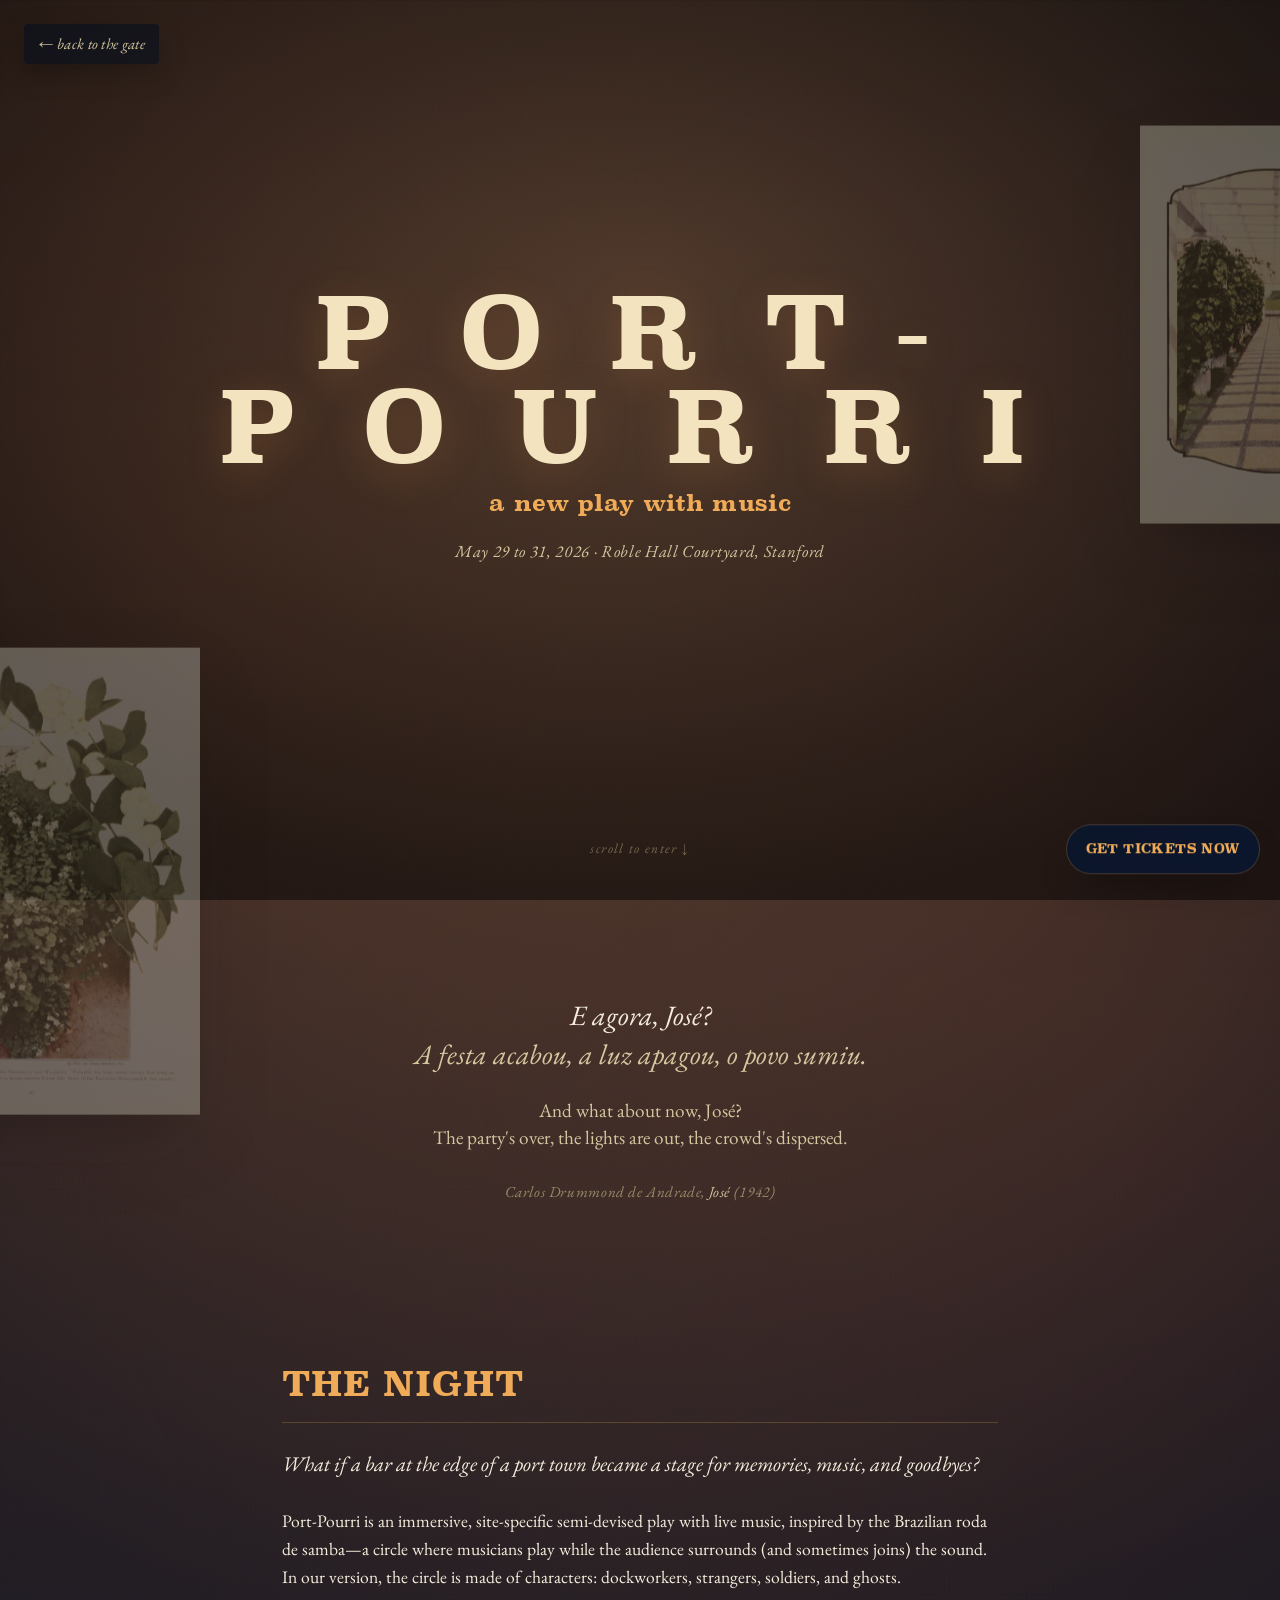
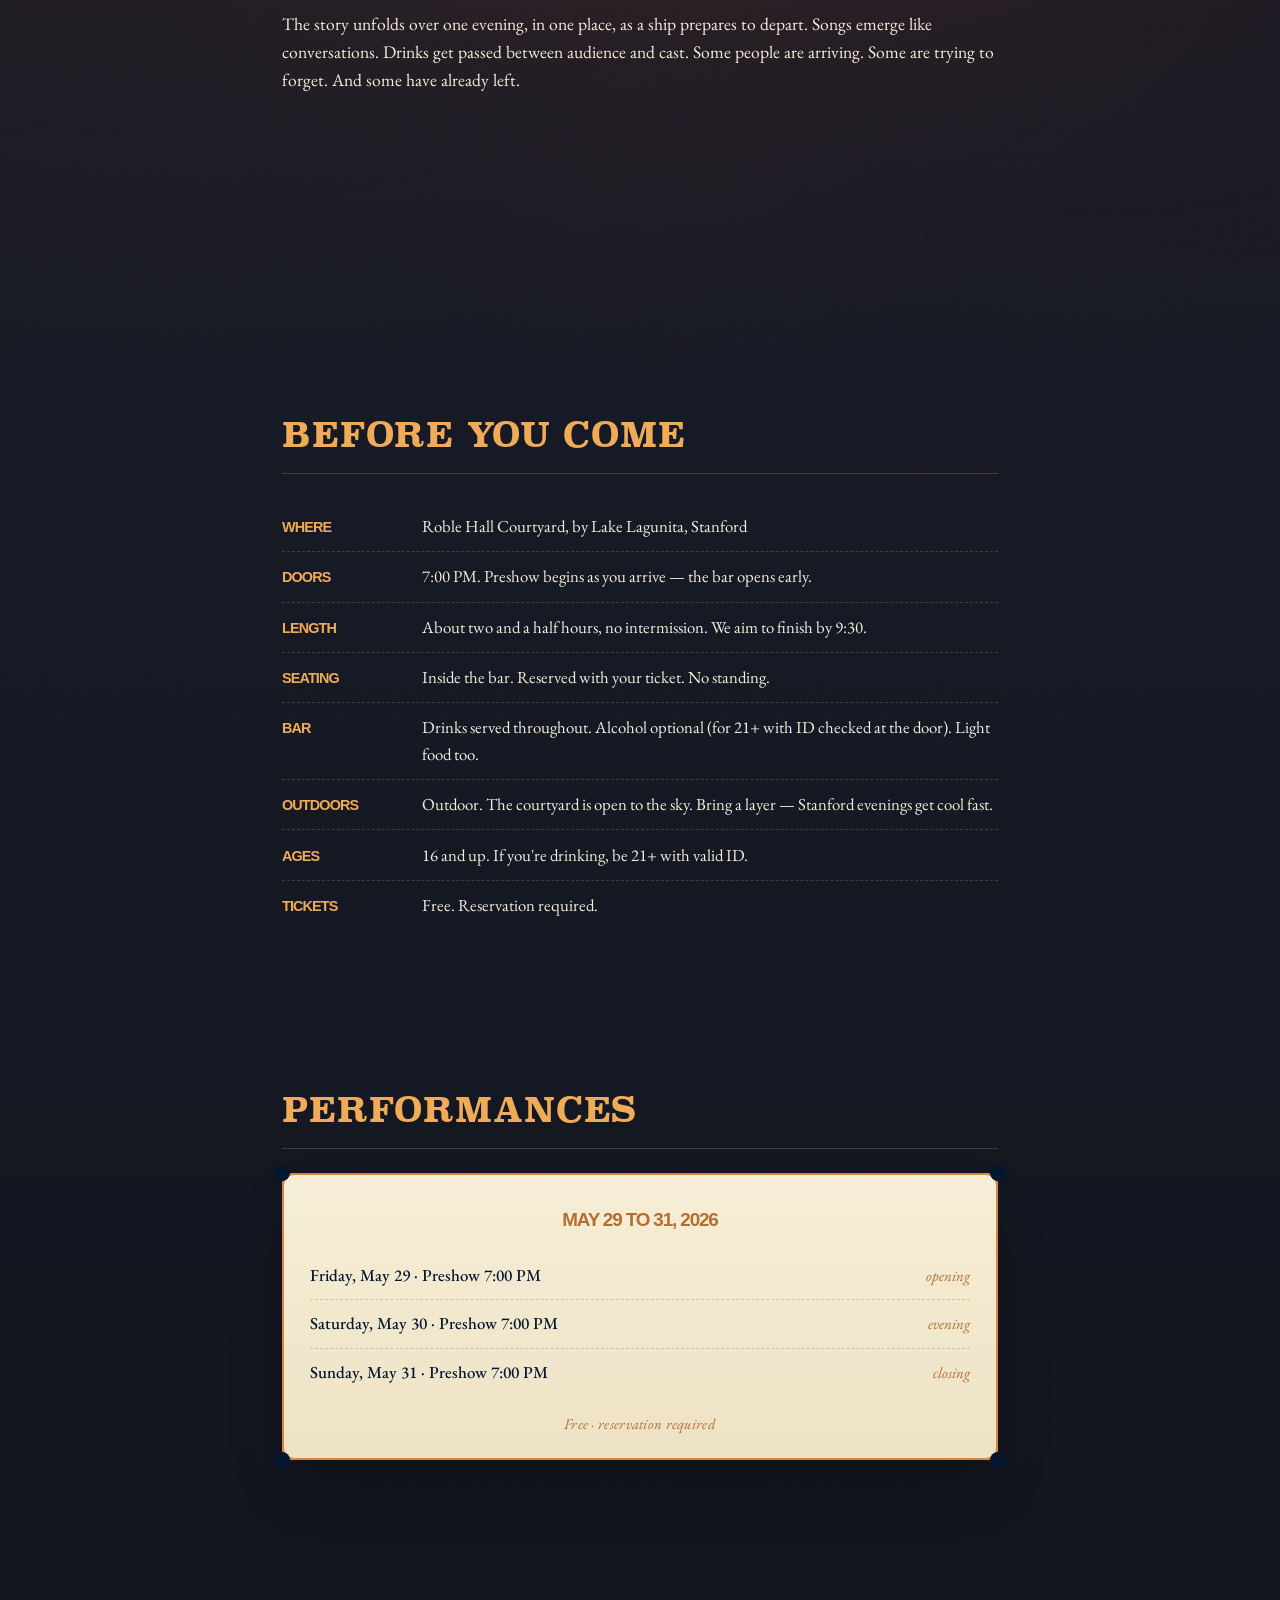
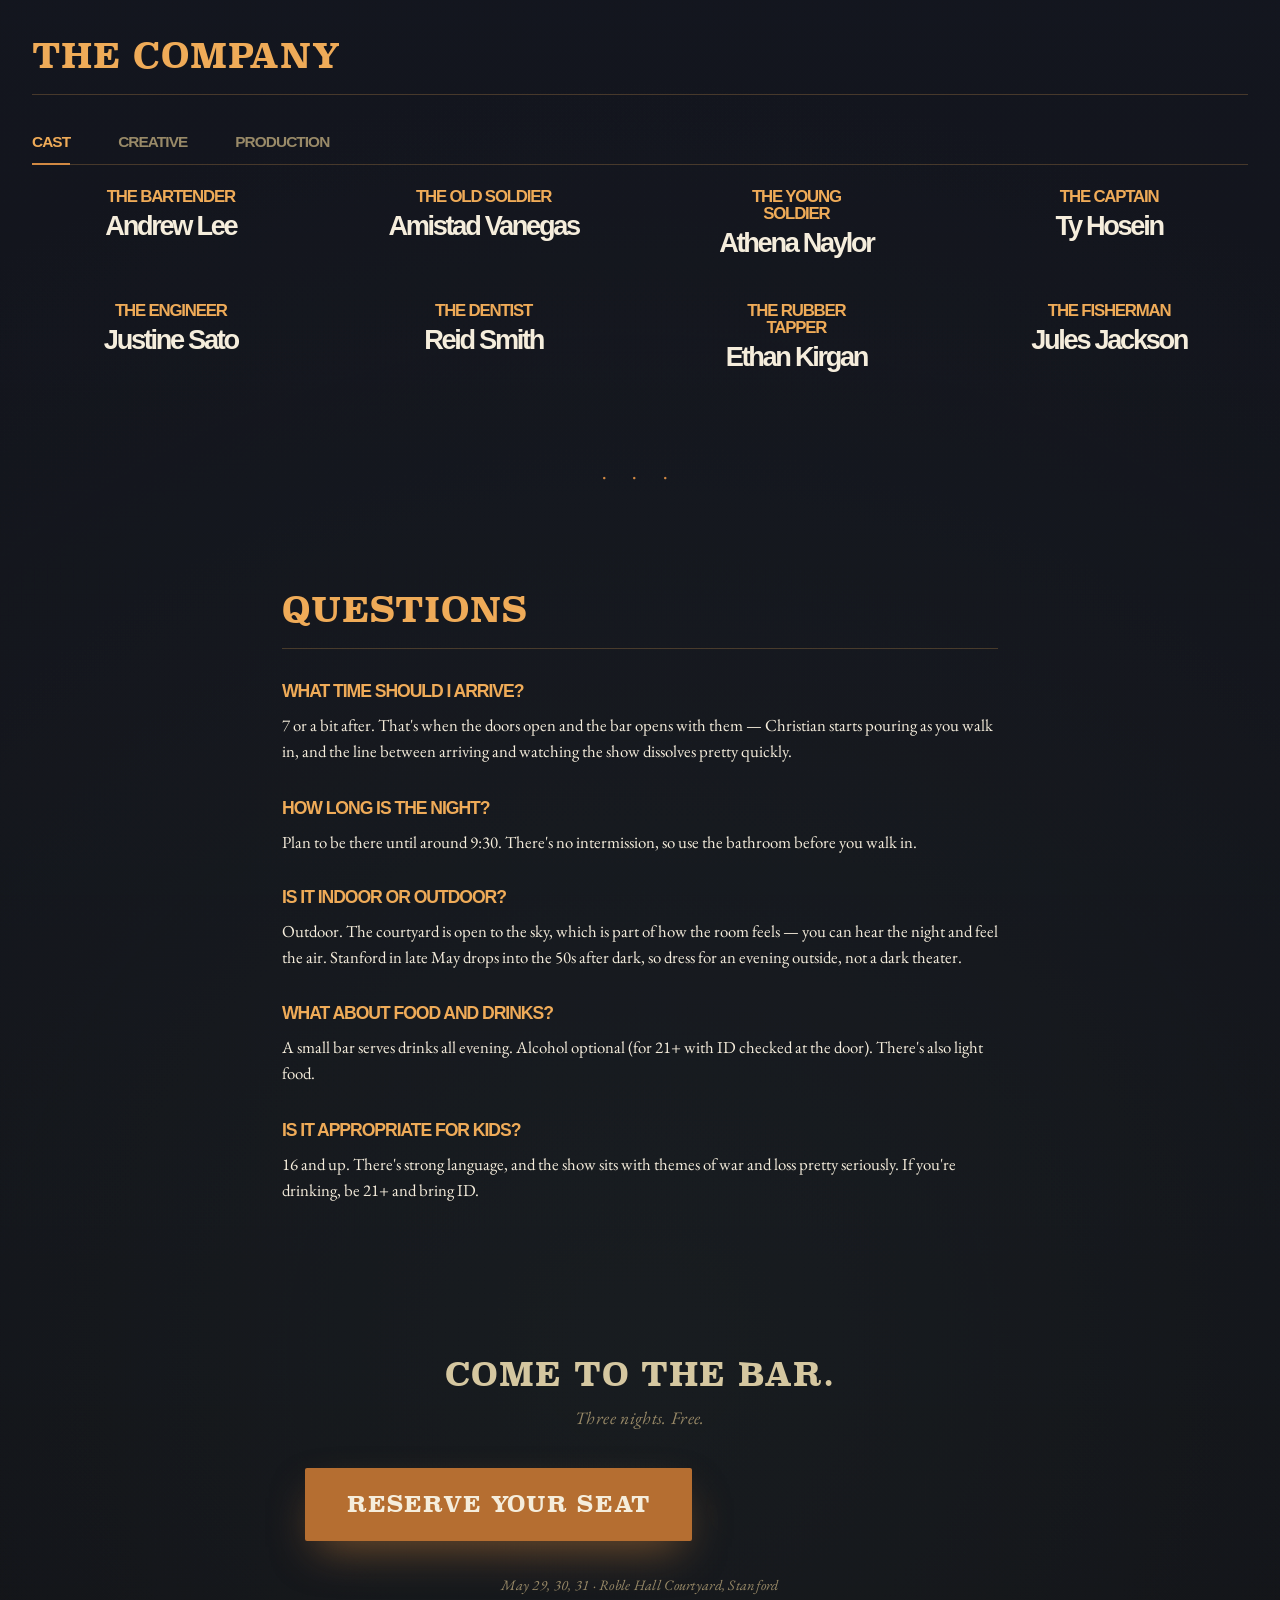
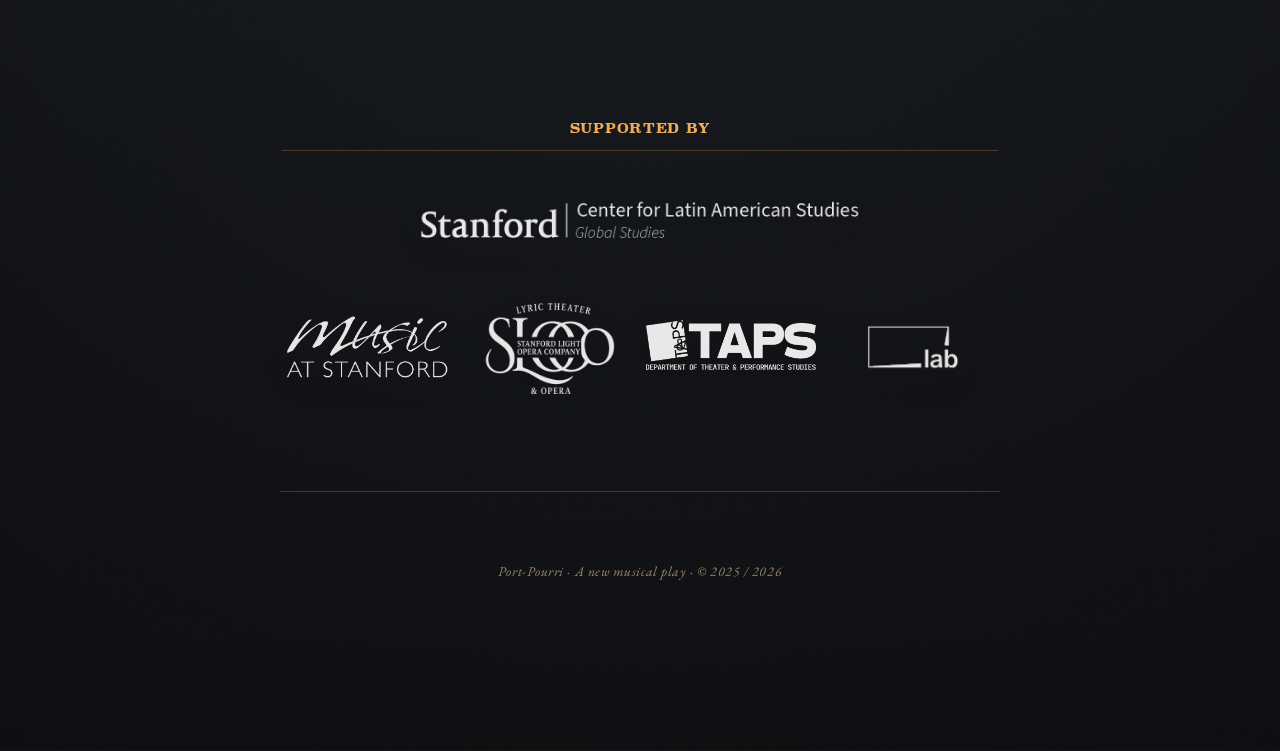
==== commit 9360de6e: "meow" ====
--- a/info/index.html
+++ b/info/index.html
@@ -250,6 +250,17 @@
       outline: none;
     }
 
+    .hero__button--ghost {
+      background: rgba(7, 23, 50, 0.28);
+      color: var(--ink-mid);
+    }
+
+    .hero__button--ghost:hover,
+    .hero__button--ghost:focus-visible {
+      color: var(--ink-light);
+      background: rgba(7, 23, 50, 0.68);
+    }
+
     .hero__scroll-hint {
       position: absolute;
       bottom: 2.5rem;
@@ -778,7 +789,11 @@
         margin-top: 1.8rem;
       }
 
-    .hero__button {
+      .final-cta__actions {
+        gap: 0.65rem;
+      }
+
+      .hero__button {
         width: 100%;
         font-size: 0.82rem;
         padding: 0.82rem 1rem;
@@ -917,6 +932,14 @@
       color: var(--ink-soft);
       letter-spacing: 0.02em;
       margin-bottom: 2.25rem;
+    }
+
+    .final-cta__actions {
+      display: flex;
+      flex-wrap: wrap;
+      justify-content: center;
+      gap: 0.9rem;
+      margin-top: 0.2rem;
     }
 
     .final-cta__button {
@@ -1256,6 +1279,7 @@
         </p>
         <div class="hero__actions reveal reveal-delay-3">
           <a class="hero__button" href="https://open.spotify.com/playlist/2u1dIXjYaQoP2SzYlSEFRL?si=bcb9c07f9f934673" target="_blank" rel="noreferrer">Listen to the playlist</a>
+          <a class="hero__button hero__button--ghost" href="../list/">Join the mailing list</a>
         </div>
       </section>
 
@@ -1460,7 +1484,10 @@
       <section class="final-cta" id="reserve">
         <p class="final-cta__line reveal">Come to the bar.</p>
         <p class="final-cta__sub reveal reveal-delay-1">Three nights. Free.</p>
-        <a class="final-cta__button reveal reveal-delay-2" href="https://www.eventbrite.com/e/port-pourri-a-new-play-tickets-1988589855790?aff=oddtdtcreator">Reserve your seat</a>
+        <div class="final-cta__actions reveal reveal-delay-2">
+          <a class="final-cta__button" href="https://www.eventbrite.com/e/port-pourri-a-new-play-tickets-1988589855790?aff=oddtdtcreator">Reserve your seat</a>
+          <a class="hero__button hero__button--ghost" href="../list/">Join the mailing list</a>
+        </div>
         <p class="final-cta__fineprint reveal reveal-delay-3">May 29, 30, 31 · Roble Hall Courtyard, Stanford</p>
       </section>
 
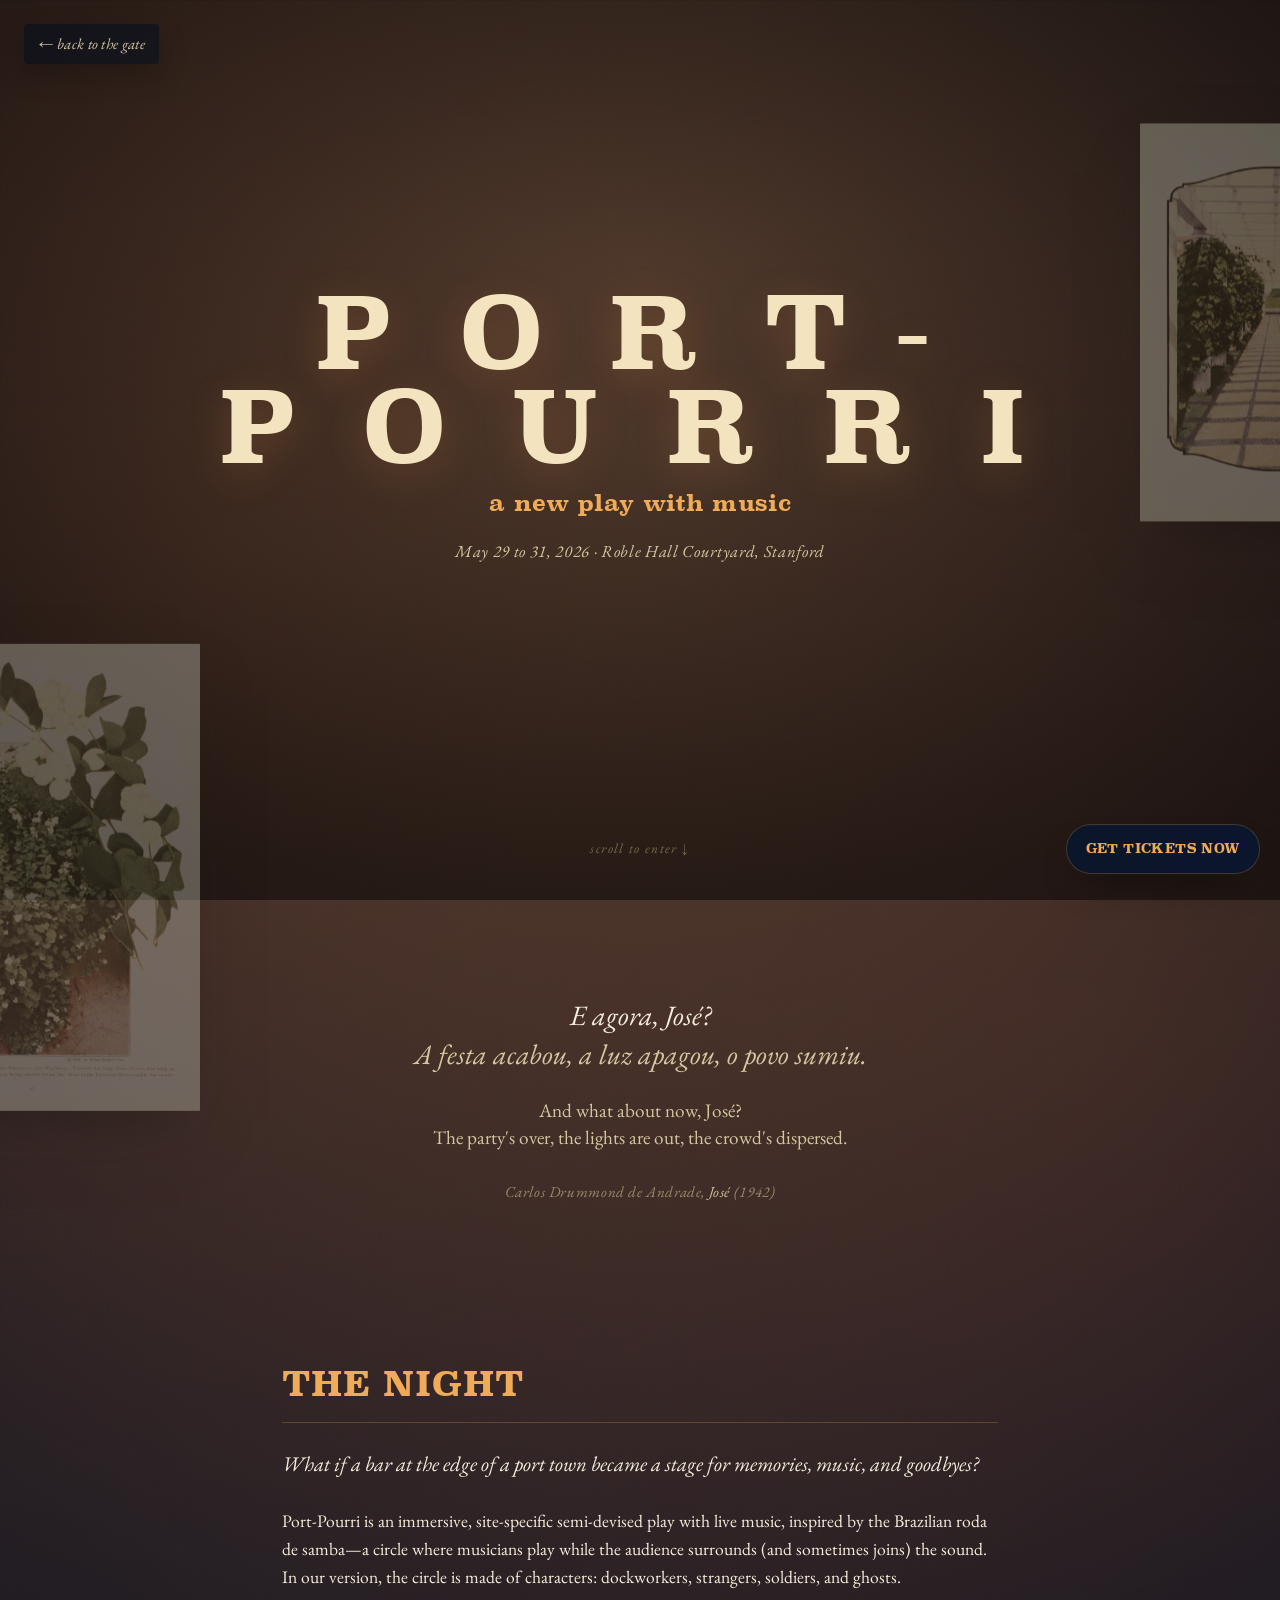
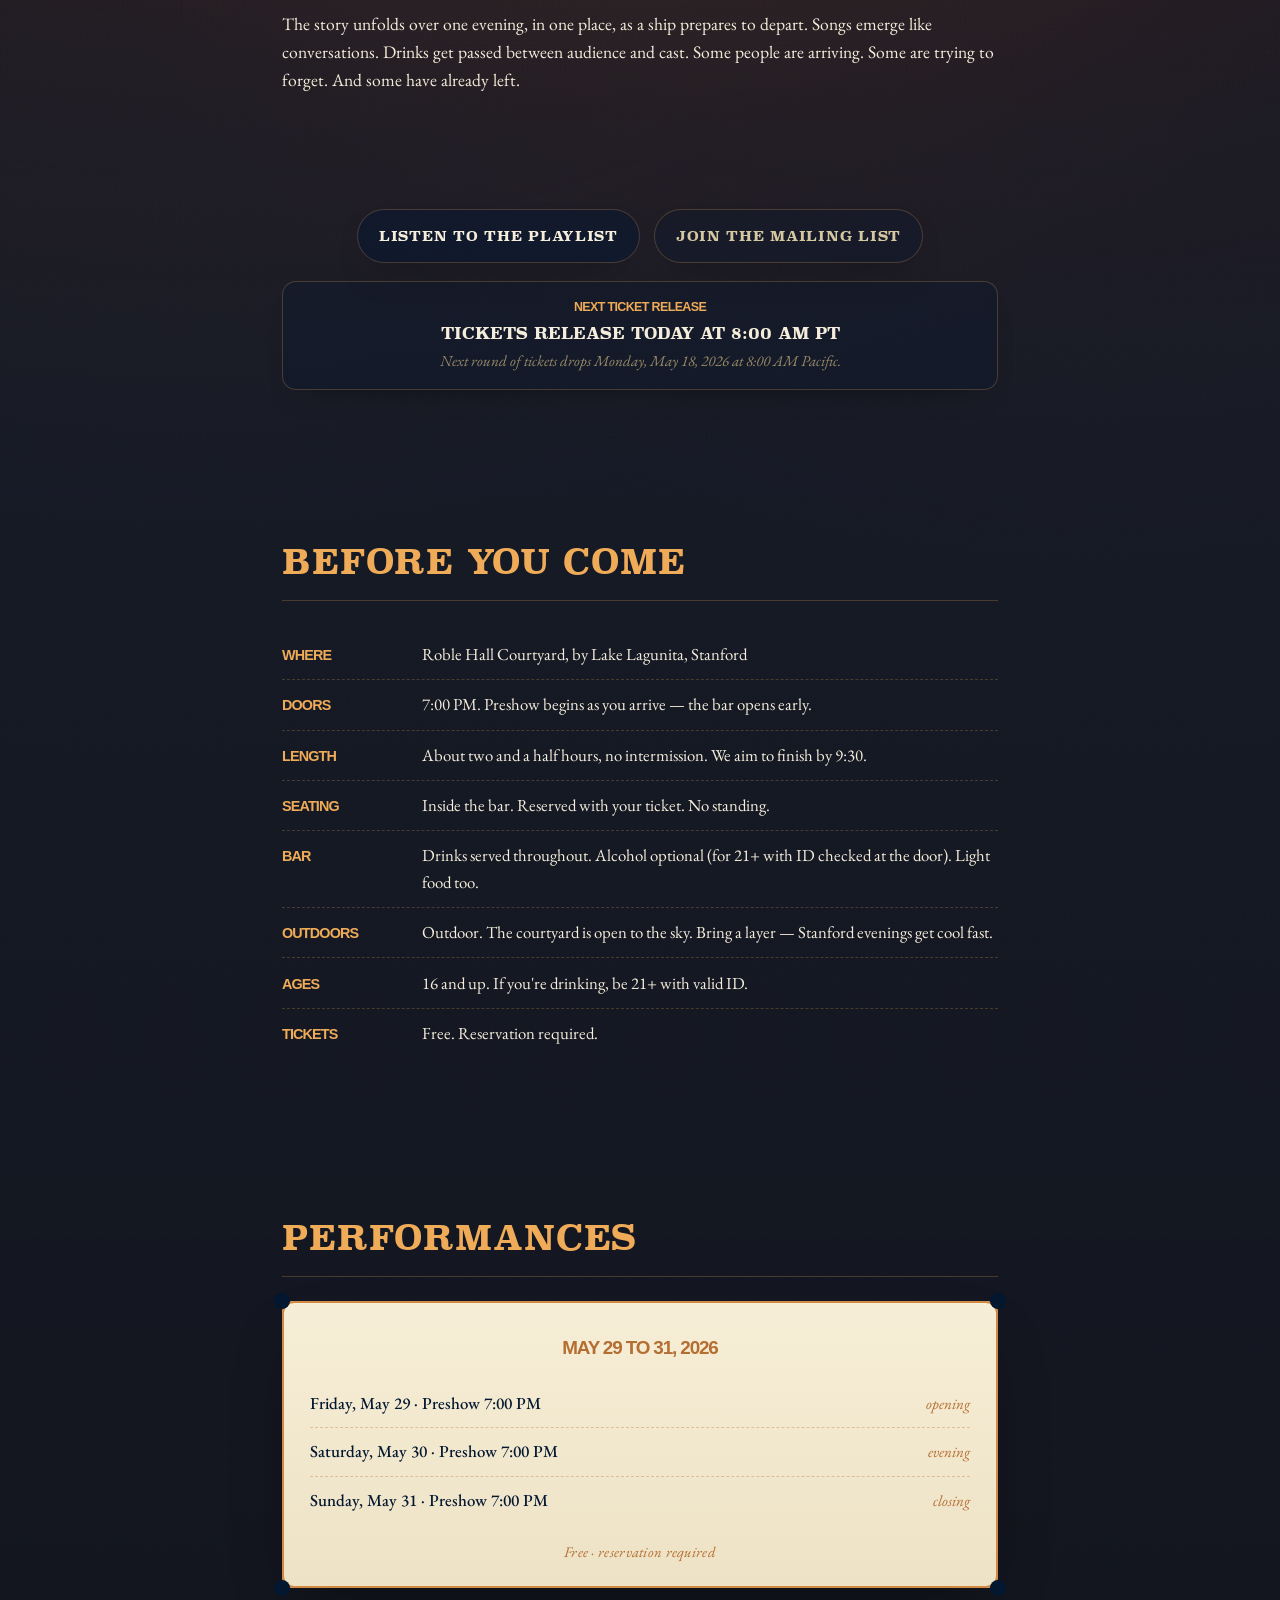
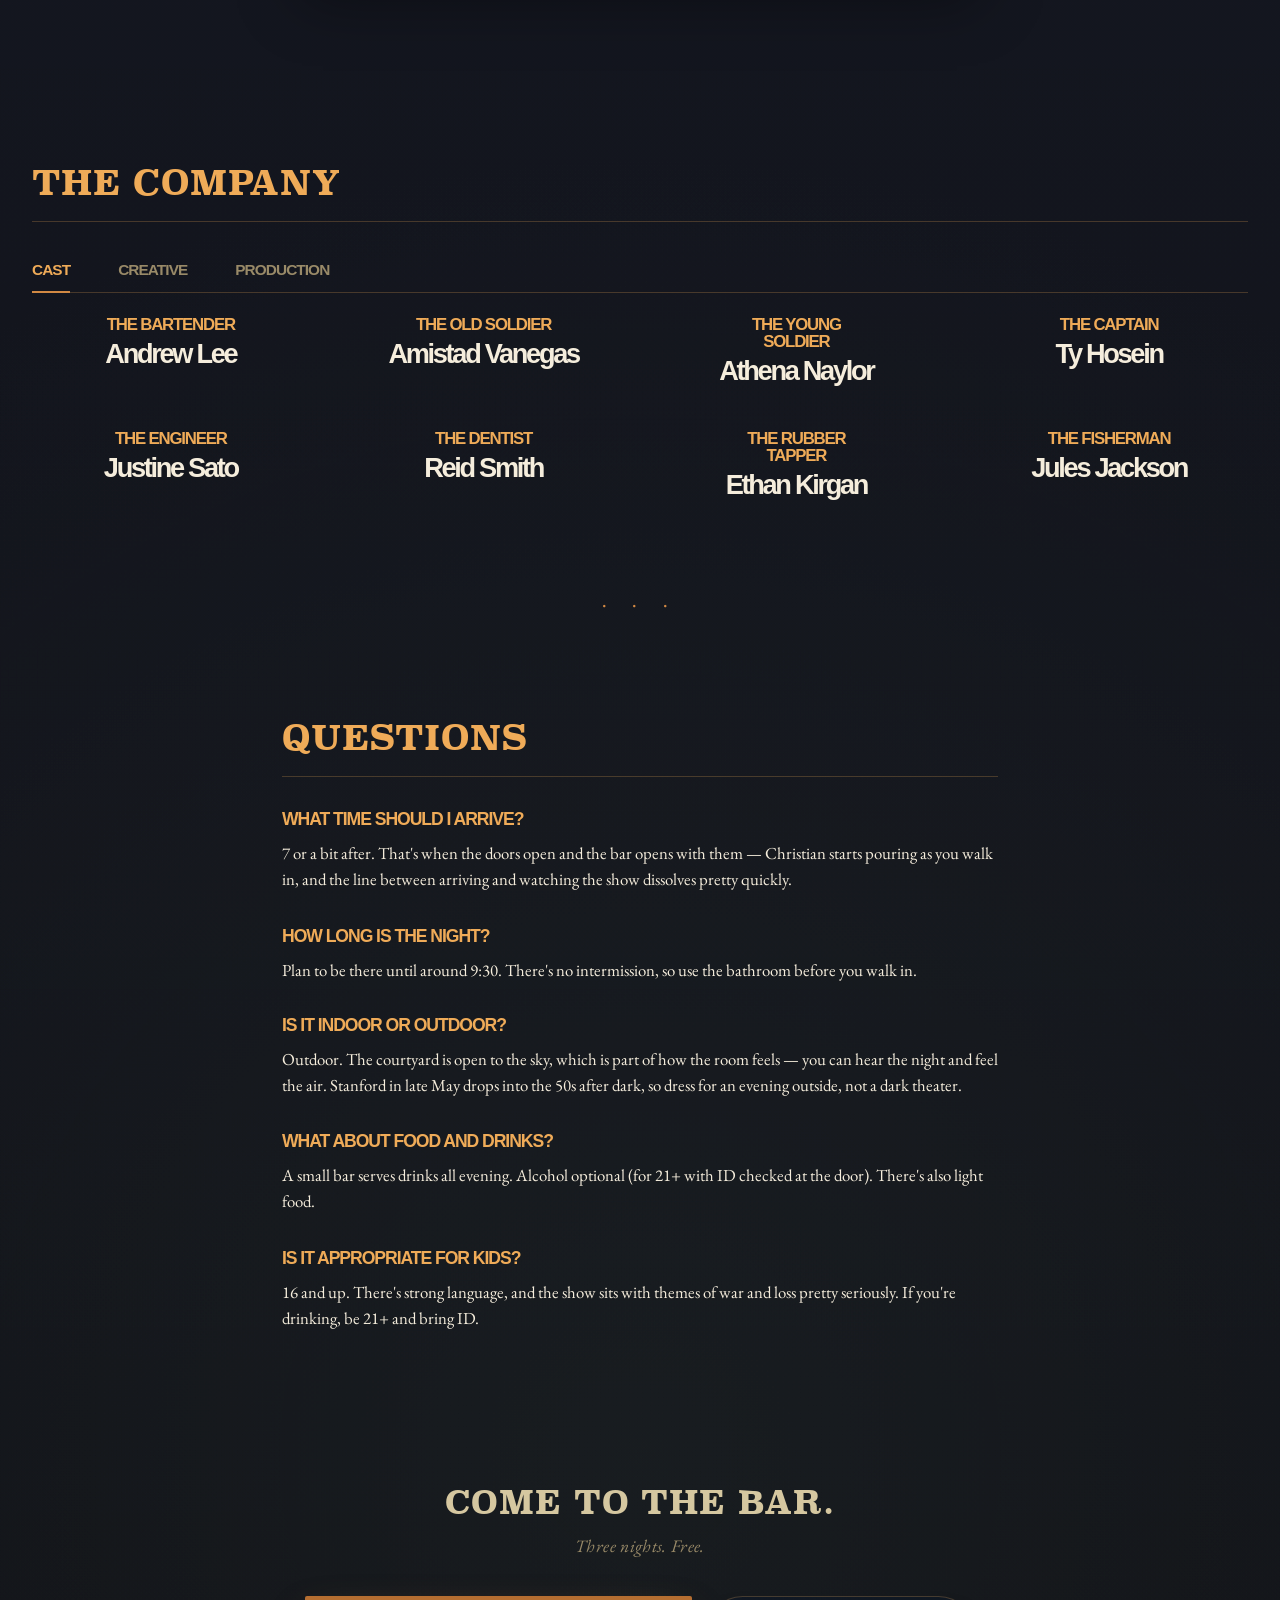
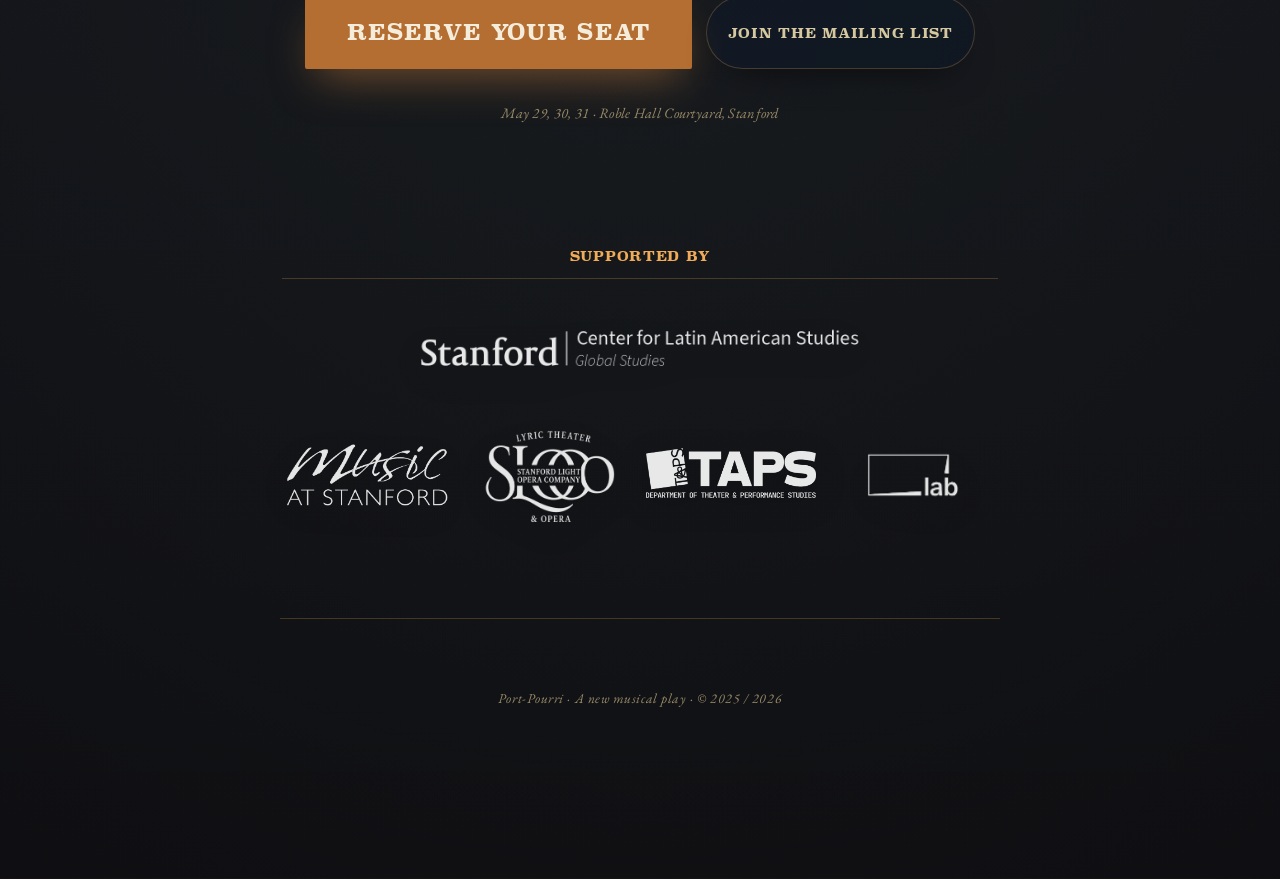
==== commit 21b9e3da: "Added countdown" ====
--- a/info/index.html
+++ b/info/index.html
@@ -3,15 +3,177 @@
 <head>
   <meta charset="UTF-8">
   <meta name="viewport" content="width=device-width, initial-scale=1, viewport-fit=cover">
-  <meta name="description" content="Port-Pourri, a new musical play. May 29 to 31, 2026. Roble Hall Courtyard, Stanford. Free, limited seating.">
-  <meta property="og:title" content="Port-Pourri — A new musical play">
-  <meta property="og:description" content="A bar at the edge of a port town. The final night. May 29 to 31, 2026.">
-  <meta property="og:image" content="../front.png">
+  <meta name="description" content="Port-Pourri is an immersive new play with music at Roble Hall Courtyard, Stanford, May 29 to 31, 2026. Get performance info, company details, FAQ, mailing-list updates, and tickets.">
+  <meta name="robots" content="index,follow,max-image-preview:large,max-snippet:-1,max-video-preview:-1">
+  <meta name="theme-color" content="#1a110d">
+  <link rel="canonical" href="https://port.sebastian.blue/info/">
+  <meta property="og:site_name" content="Port-Pourri">
+  <meta property="og:type" content="website">
+  <meta property="og:title" content="Port-Pourri — A new play with music">
+  <meta property="og:description" content="An immersive site-specific play with live music at Stanford. May 29 to 31, 2026. Performance info, questions, company, and tickets.">
+  <meta property="og:url" content="https://port.sebastian.blue/info/">
+  <meta property="og:image" content="https://port.sebastian.blue/front.png">
+  <meta property="og:image:alt" content="Port-Pourri sign artwork">
+  <meta name="twitter:card" content="summary_large_image">
+  <meta name="twitter:title" content="Port-Pourri — A new play with music">
+  <meta name="twitter:description" content="An immersive site-specific play with live music at Stanford. May 29 to 31, 2026. Performance info, questions, company, and tickets.">
+  <meta name="twitter:image" content="https://port.sebastian.blue/front.png">
   <title>Port-Pourri — A new musical play</title>
   <link rel="preconnect" href="https://fonts.googleapis.com">
   <link rel="preconnect" href="https://fonts.gstatic.com" crossorigin>
   <link href="https://fonts.googleapis.com/css2?family=Anton&family=EB+Garamond:ital,wght@0,400;0,500;0,600;1,400;1,500&display=swap" rel="stylesheet">
   <link rel="preload" as="image" href="img/pergola.jpg">
+  <script type="application/ld+json">
+    {
+      "@context": "https://schema.org",
+      "@graph": [
+        {
+          "@type": "WebPage",
+          "@id": "https://port.sebastian.blue/info/#webpage",
+          "url": "https://port.sebastian.blue/info/",
+          "name": "Port-Pourri — A new play with music",
+          "description": "Port-Pourri is an immersive site-specific play with live music at Stanford, May 29 to 31, 2026.",
+          "isPartOf": {
+            "@id": "https://port.sebastian.blue/#website"
+          },
+          "primaryImageOfPage": {
+            "@type": "ImageObject",
+            "url": "https://port.sebastian.blue/front.png"
+          },
+          "about": {
+            "@id": "https://port.sebastian.blue/info/#event"
+          },
+          "speakable": {
+            "@type": "SpeakableSpecification",
+            "cssSelector": [
+              ".hero__title",
+              ".hero__subtitle",
+              ".lede"
+            ]
+          },
+          "inLanguage": "en-US"
+        },
+        {
+          "@type": "WebSite",
+          "@id": "https://port.sebastian.blue/#website",
+          "url": "https://port.sebastian.blue/",
+          "name": "Port-Pourri",
+          "inLanguage": "en-US"
+        },
+        {
+          "@type": "TheaterEvent",
+          "@id": "https://port.sebastian.blue/info/#event",
+          "name": "Port-Pourri",
+          "alternateName": "Port-Pourri — A new play with music",
+          "description": "Port-Pourri is an immersive, site-specific semi-devised play with live music, inspired by the Brazilian roda de samba. The story unfolds over one evening in a port bar as a ship prepares to depart.",
+          "image": [
+            "https://port.sebastian.blue/front.png"
+          ],
+          "eventAttendanceMode": "https://schema.org/OfflineEventAttendanceMode",
+          "eventStatus": "https://schema.org/EventScheduled",
+          "isAccessibleForFree": true,
+          "location": {
+            "@type": "Place",
+            "name": "Roble Hall Courtyard",
+            "address": {
+              "@type": "PostalAddress",
+              "streetAddress": "326 Lagunita Lane",
+              "addressLocality": "Stanford",
+              "addressRegion": "CA",
+              "postalCode": "94305",
+              "addressCountry": "US"
+            }
+          },
+          "offers": {
+            "@type": "Offer",
+            "url": "https://www.eventbrite.com/e/port-pourri-a-new-play-tickets-1988589855790?aff=oddtdtcreator",
+            "price": "0",
+            "priceCurrency": "USD",
+            "availability": "https://schema.org/LimitedAvailability",
+            "validFrom": "2026-05-13T00:00:00-07:00"
+          },
+          "subEvent": [
+            {
+              "@type": "TheaterEvent",
+              "name": "Port-Pourri — Opening Night",
+              "startDate": "2026-05-29T19:00:00-07:00",
+              "endDate": "2026-05-29T21:30:00-07:00",
+              "location": {
+                "@type": "Place",
+                "name": "Roble Hall Courtyard"
+              }
+            },
+            {
+              "@type": "TheaterEvent",
+              "name": "Port-Pourri — Saturday Performance",
+              "startDate": "2026-05-30T19:00:00-07:00",
+              "endDate": "2026-05-30T21:30:00-07:00",
+              "location": {
+                "@type": "Place",
+                "name": "Roble Hall Courtyard"
+              }
+            },
+            {
+              "@type": "TheaterEvent",
+              "name": "Port-Pourri — Closing Night",
+              "startDate": "2026-05-31T19:00:00-07:00",
+              "endDate": "2026-05-31T21:30:00-07:00",
+              "location": {
+                "@type": "Place",
+                "name": "Roble Hall Courtyard"
+              }
+            }
+          ]
+        },
+        {
+          "@type": "FAQPage",
+          "@id": "https://port.sebastian.blue/info/#faq",
+          "mainEntity": [
+            {
+              "@type": "Question",
+              "name": "What time should I arrive?",
+              "acceptedAnswer": {
+                "@type": "Answer",
+                "text": "Arrive at 7 or a bit after. Doors open then, and the bar opens with them."
+              }
+            },
+            {
+              "@type": "Question",
+              "name": "How long is the night?",
+              "acceptedAnswer": {
+                "@type": "Answer",
+                "text": "Plan to be there until around 9:30 PM. There is no intermission."
+              }
+            },
+            {
+              "@type": "Question",
+              "name": "Is it indoor or outdoor?",
+              "acceptedAnswer": {
+                "@type": "Answer",
+                "text": "The performance is outdoors in an open courtyard at Stanford. Bring a layer because late May evenings can drop into the 50s."
+              }
+            },
+            {
+              "@type": "Question",
+              "name": "What about food and drinks?",
+              "acceptedAnswer": {
+                "@type": "Answer",
+                "text": "A small bar serves drinks all evening. Alcohol is optional for guests 21 and over with ID checked at the door, and light food is also available."
+              }
+            },
+            {
+              "@type": "Question",
+              "name": "Is it appropriate for kids?",
+              "acceptedAnswer": {
+                "@type": "Answer",
+                "text": "The show is recommended for ages 16 and up because it contains strong language and themes of war and loss."
+              }
+            }
+          ]
+        }
+      ]
+    }
+  </script>
   <style>
     @font-face {
       font-family: 'Kuunari';
@@ -261,6 +423,57 @@
       background: rgba(7, 23, 50, 0.68);
     }
 
+    .ticket-countdown {
+      margin-top: 1.15rem;
+      padding: 1rem 1.1rem;
+      border: 1px solid var(--rule);
+      border-radius: 14px;
+      background: rgba(7, 23, 50, 0.3);
+      text-align: center;
+      box-shadow: 0 16px 36px -28px rgba(0, 0, 0, 0.72);
+    }
+
+    .ticket-countdown__label {
+      display: block;
+      font-family: "Helvetica Neue", Helvetica, Arial, sans-serif;
+      font-weight: 700;
+      font-size: 0.78rem;
+      letter-spacing: -0.05em;
+      text-transform: uppercase;
+      color: var(--orange-bright);
+      margin-bottom: 0.35rem;
+    }
+
+    .ticket-countdown__time {
+      display: block;
+      font-family: var(--display-font);
+      font-weight: 700;
+      line-height: 1.15;
+      color: var(--ink-light);
+      text-transform: uppercase;
+    }
+
+    .ticket-countdown__units {
+      display: block;
+      font-size: clamp(1.95rem, 5vw, 3.15rem);
+      line-height: 0.95;
+    }
+
+    .ticket-countdown__suffix {
+      display: block;
+      margin-top: 0.35rem;
+      font-size: clamp(0.9rem, 2vw, 1.05rem);
+      color: var(--ink-mid);
+    }
+
+    .ticket-countdown__note {
+      margin-top: 0.45rem;
+      margin-bottom: 0;
+      font-size: 0.95rem;
+      color: var(--ink-soft);
+      font-style: italic;
+    }
+
     .hero__scroll-hint {
       position: absolute;
       bottom: 2.5rem;
@@ -787,6 +1000,19 @@
       .hero__actions {
         gap: 0.65rem;
         margin-top: 1.8rem;
+      }
+
+      .ticket-countdown {
+        margin-top: 0.95rem;
+        padding: 0.9rem 0.9rem;
+      }
+
+      .ticket-countdown__time {
+        font-size: 1rem;
+      }
+
+      .ticket-countdown__units {
+        font-size: clamp(1.8rem, 9vw, 2.35rem);
       }
 
       .final-cta__actions {
@@ -1281,6 +1507,14 @@
           <a class="hero__button" href="https://open.spotify.com/playlist/2u1dIXjYaQoP2SzYlSEFRL?si=bcb9c07f9f934673" target="_blank" rel="noreferrer">Listen to the playlist</a>
           <a class="hero__button hero__button--ghost" href="../list/">Join the mailing list</a>
         </div>
+        <div class="ticket-countdown reveal reveal-delay-3" aria-live="polite">
+          <span class="ticket-countdown__label">Next ticket release</span>
+          <span class="ticket-countdown__time" id="ticket-countdown">
+            <span class="ticket-countdown__units">Counting down</span>
+            <span class="ticket-countdown__suffix">to Monday, May 18 at 8:00 AM PT</span>
+          </span>
+          <p class="ticket-countdown__note">Next round of tickets drops Monday, May 18, 2026 at 8:00 AM Pacific.</p>
+        </div>
       </section>
 
       <section class="content" id="practical">
@@ -1524,6 +1758,35 @@
     (function () {
       const prefersReduced = window.matchMedia('(prefers-reduced-motion: reduce)').matches;
       const floatingTicket = document.querySelector('.floating-ticket');
+      const countdownEl = document.getElementById('ticket-countdown');
+      const nextTicketDrop = new Date('2026-05-18T08:00:00-07:00');
+
+      function renderCountdown() {
+        if (!countdownEl) return;
+
+        const now = new Date();
+        const diff = nextTicketDrop.getTime() - now.getTime();
+
+        if (diff <= 0) {
+          countdownEl.textContent = 'Tickets release today at 8:00 AM PT';
+          return;
+        }
+
+        const totalMinutes = Math.floor(diff / 60000);
+        const days = Math.floor(totalMinutes / 1440);
+        const hours = Math.floor((totalMinutes % 1440) / 60);
+        const minutes = totalMinutes % 60;
+        const parts = [];
+
+        if (days) parts.push(days + 'd');
+        parts.push(hours + 'h');
+        parts.push(minutes + 'm');
+
+        countdownEl.textContent = parts.join(' ') + ' until Monday, May 18 at 8:00 AM PT';
+      }
+
+      renderCountdown();
+      window.setInterval(renderCountdown, 30000);
 
       // Reveal-on-scroll
       const reveals = document.querySelectorAll('.reveal');
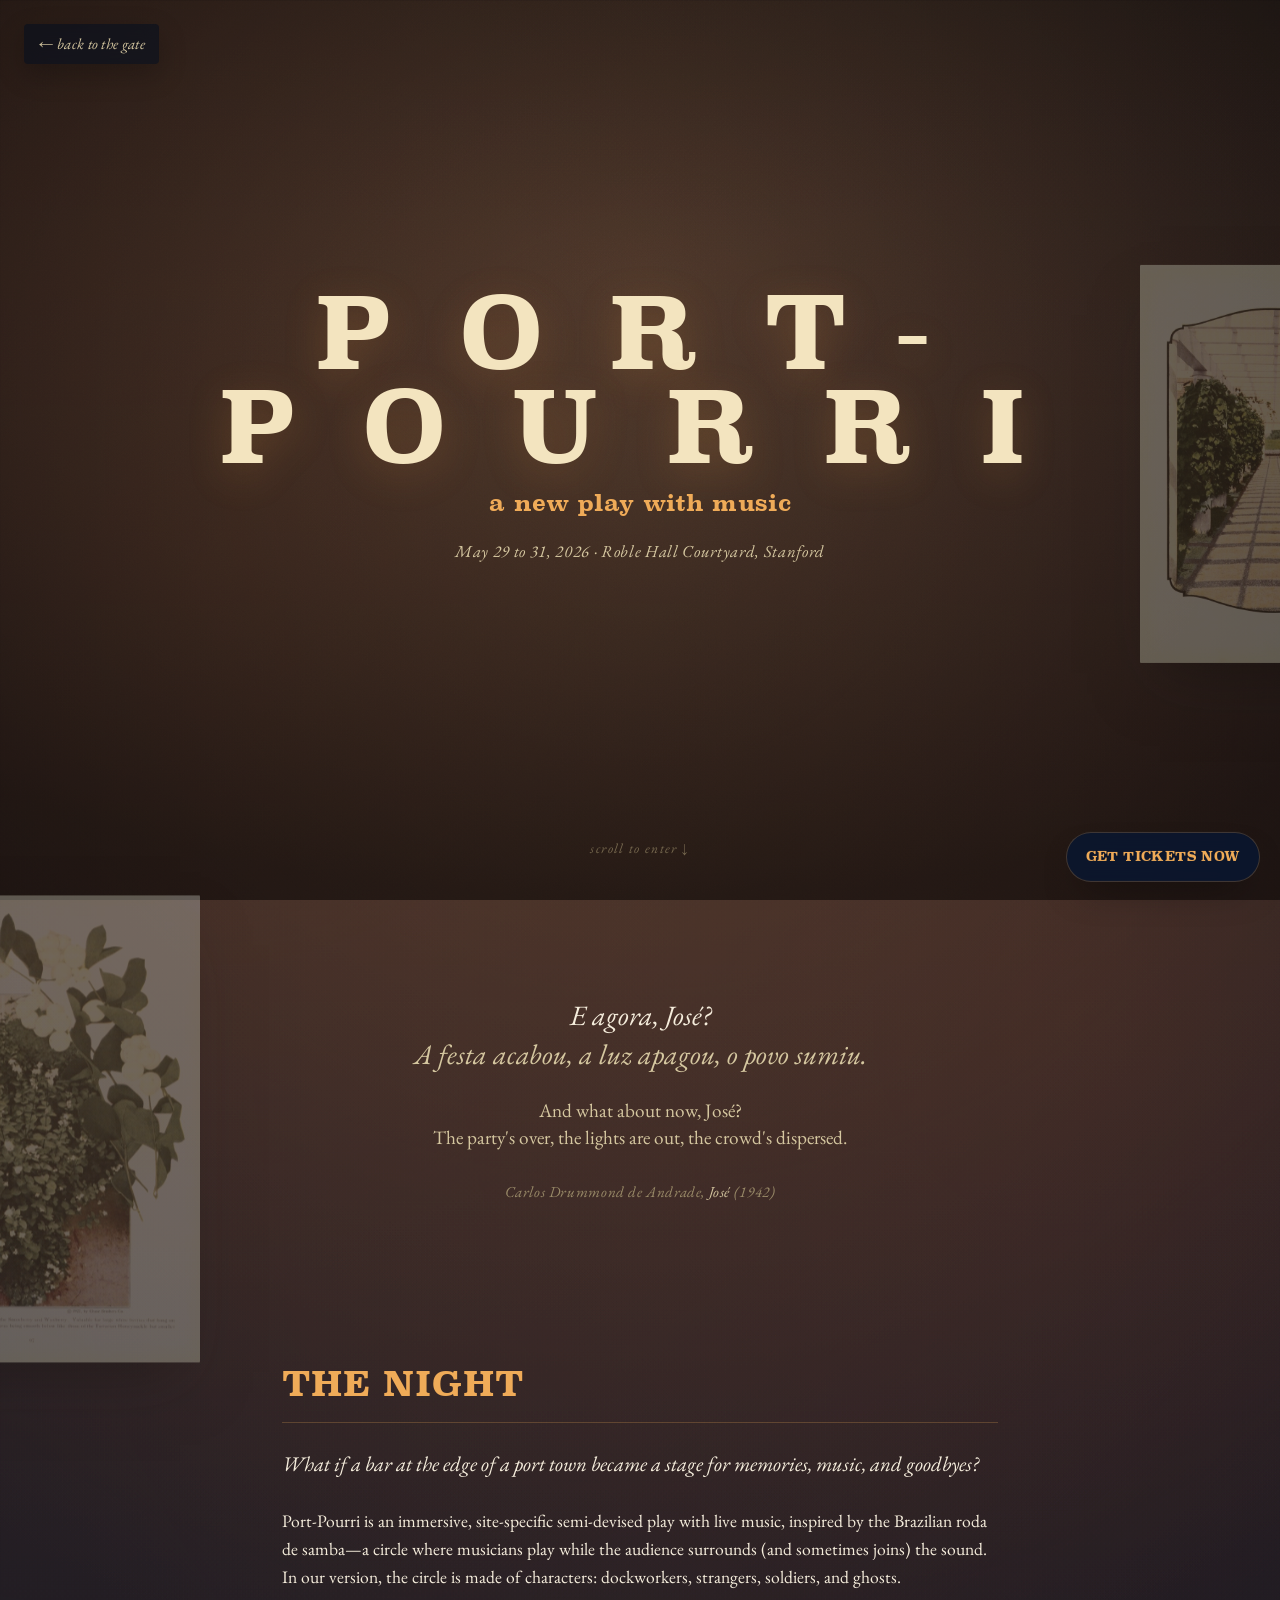
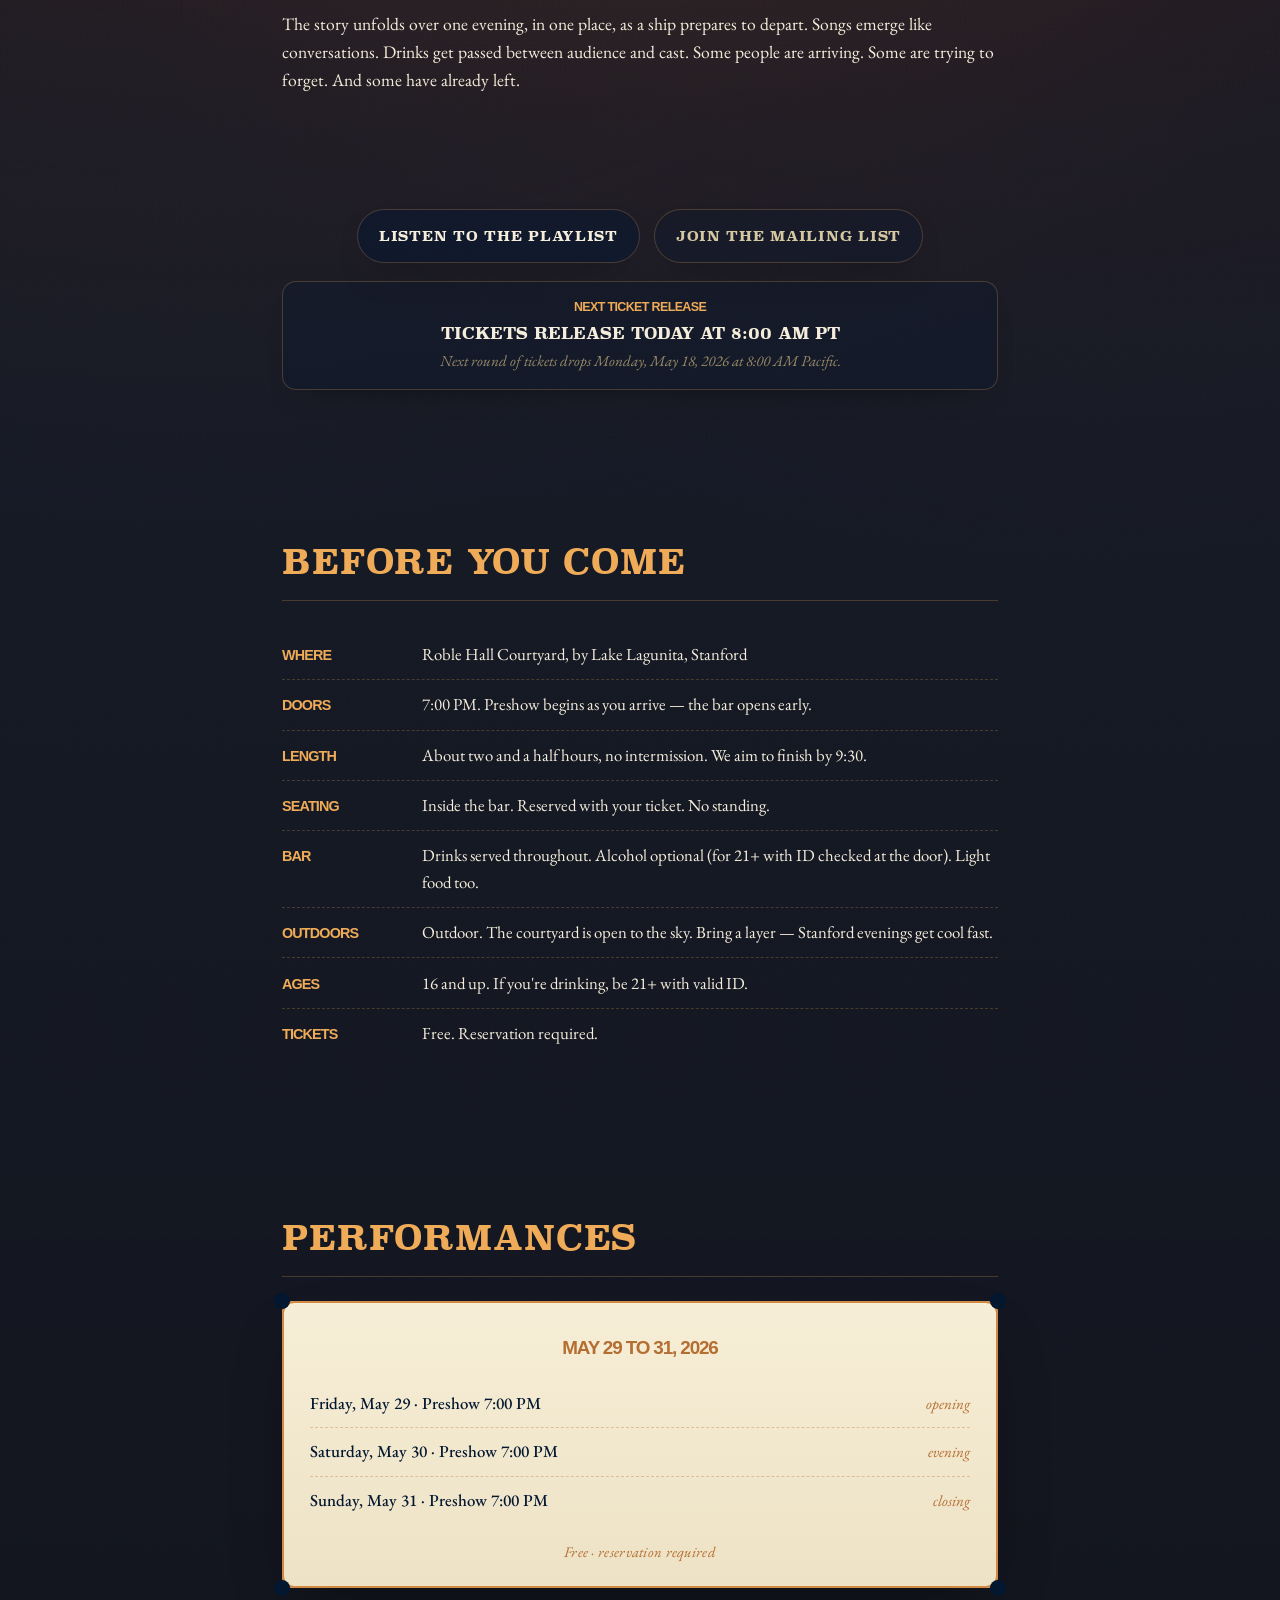
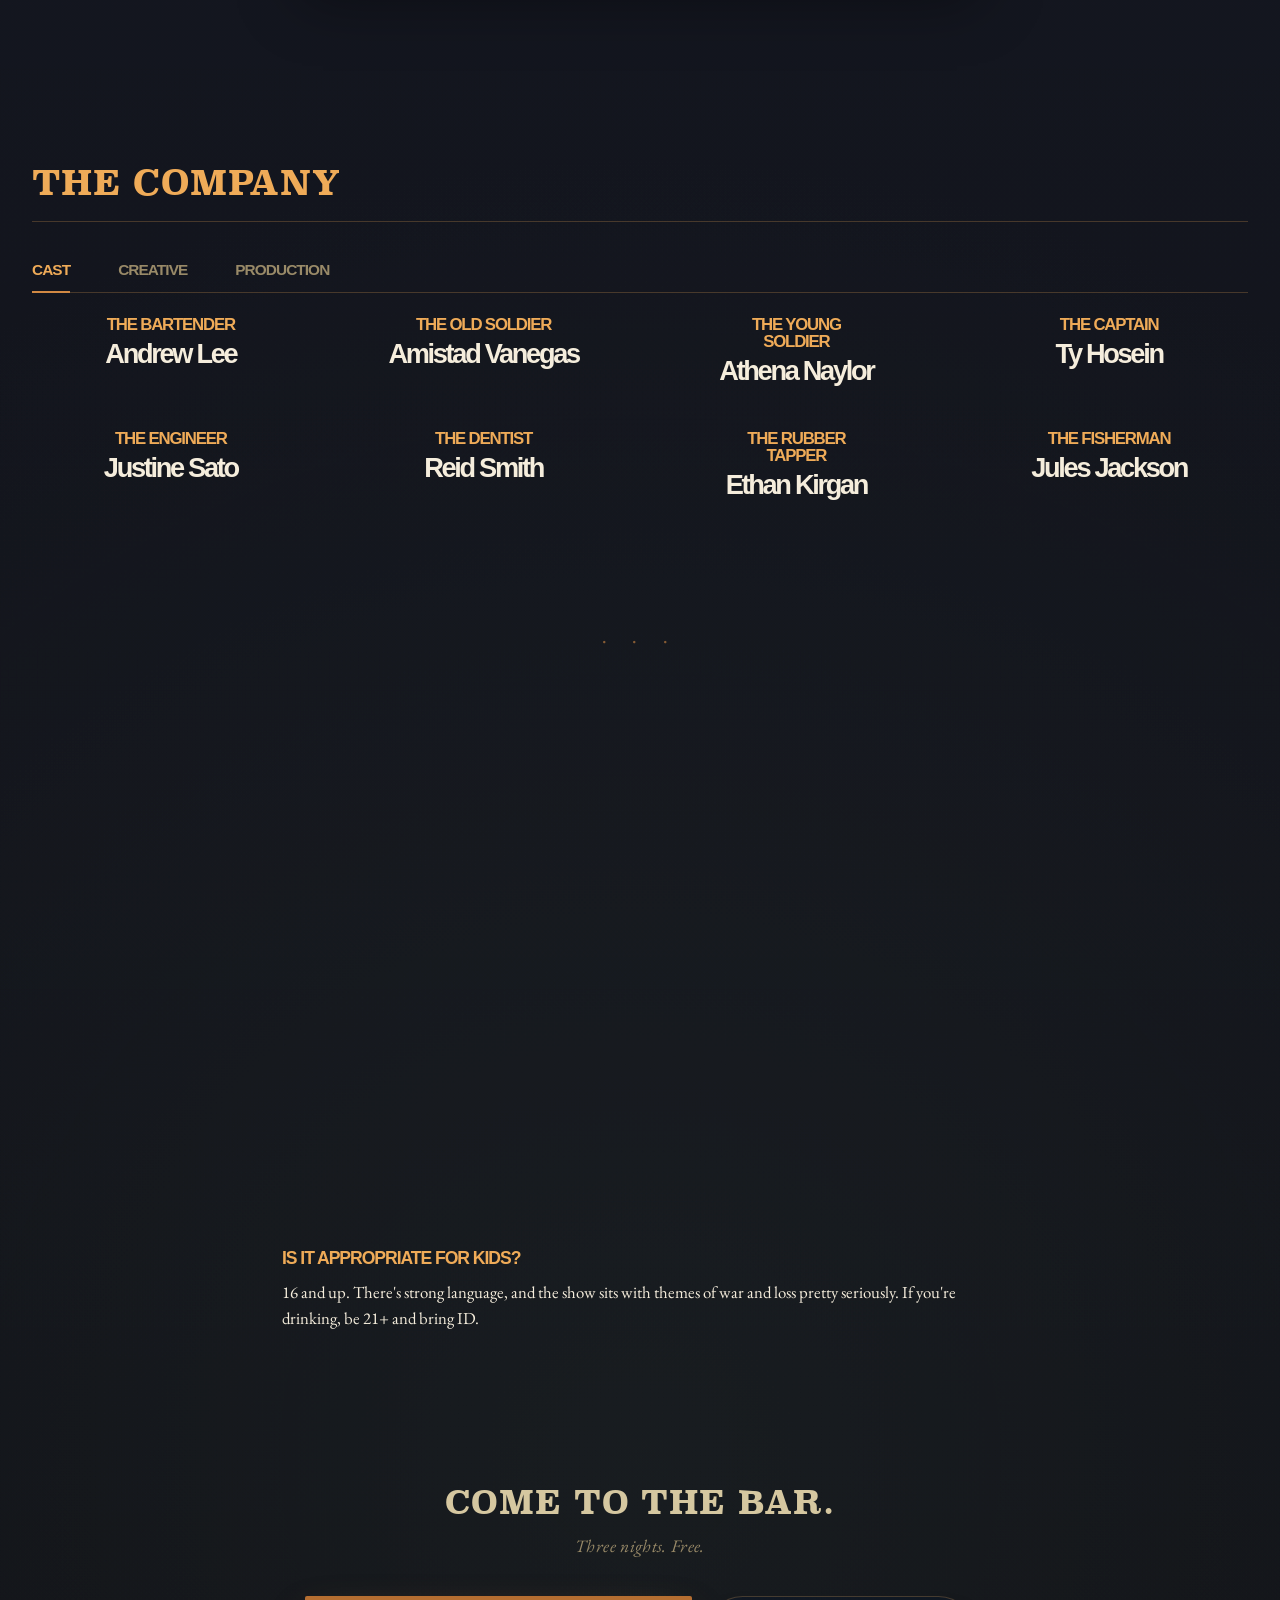
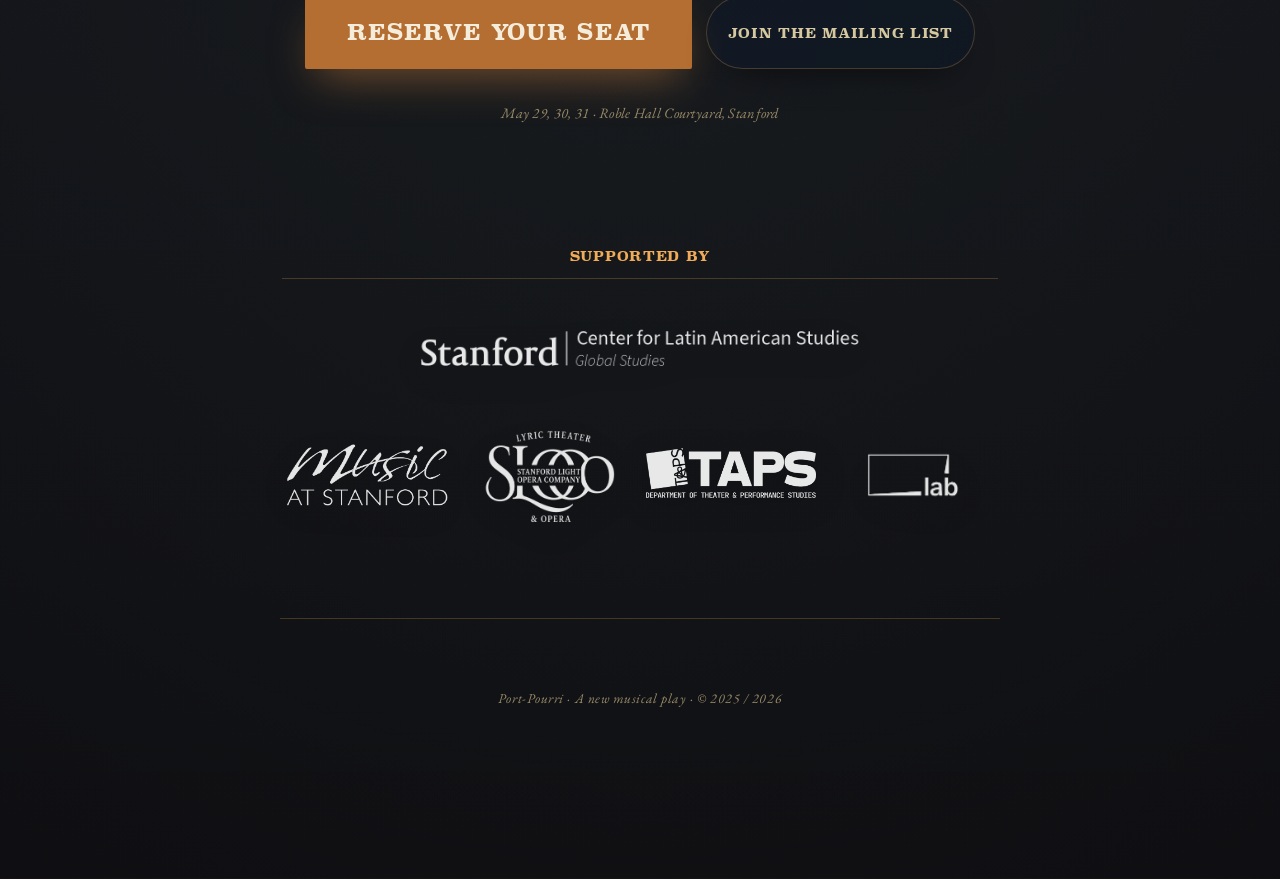
==== commit 35e470b0: "Update index.html" ====
--- a/info/index.html
+++ b/info/index.html
@@ -1772,21 +1772,25 @@
           return;
         }
 
-        const totalMinutes = Math.floor(diff / 60000);
-        const days = Math.floor(totalMinutes / 1440);
-        const hours = Math.floor((totalMinutes % 1440) / 60);
-        const minutes = totalMinutes % 60;
+        const totalSeconds = Math.floor(diff / 1000);
+        const days = Math.floor(totalSeconds / 86400);
+        const hours = Math.floor((totalSeconds % 86400) / 3600);
+        const minutes = Math.floor((totalSeconds % 3600) / 60);
+        const seconds = totalSeconds % 60;
         const parts = [];
 
         if (days) parts.push(days + 'd');
         parts.push(hours + 'h');
         parts.push(minutes + 'm');
-
-        countdownEl.textContent = parts.join(' ') + ' until Monday, May 18 at 8:00 AM PT';
+        parts.push(seconds + 's');
+
+        countdownEl.innerHTML =
+          '<span class="ticket-countdown__units">' + parts.join(' ') + '</span>' +
+          '<span class="ticket-countdown__suffix">until Monday, May 18 at 8:00 AM PT</span>';
       }
 
       renderCountdown();
-      window.setInterval(renderCountdown, 30000);
+      window.setInterval(renderCountdown, 1000);
 
       // Reveal-on-scroll
       const reveals = document.querySelectorAll('.reveal');
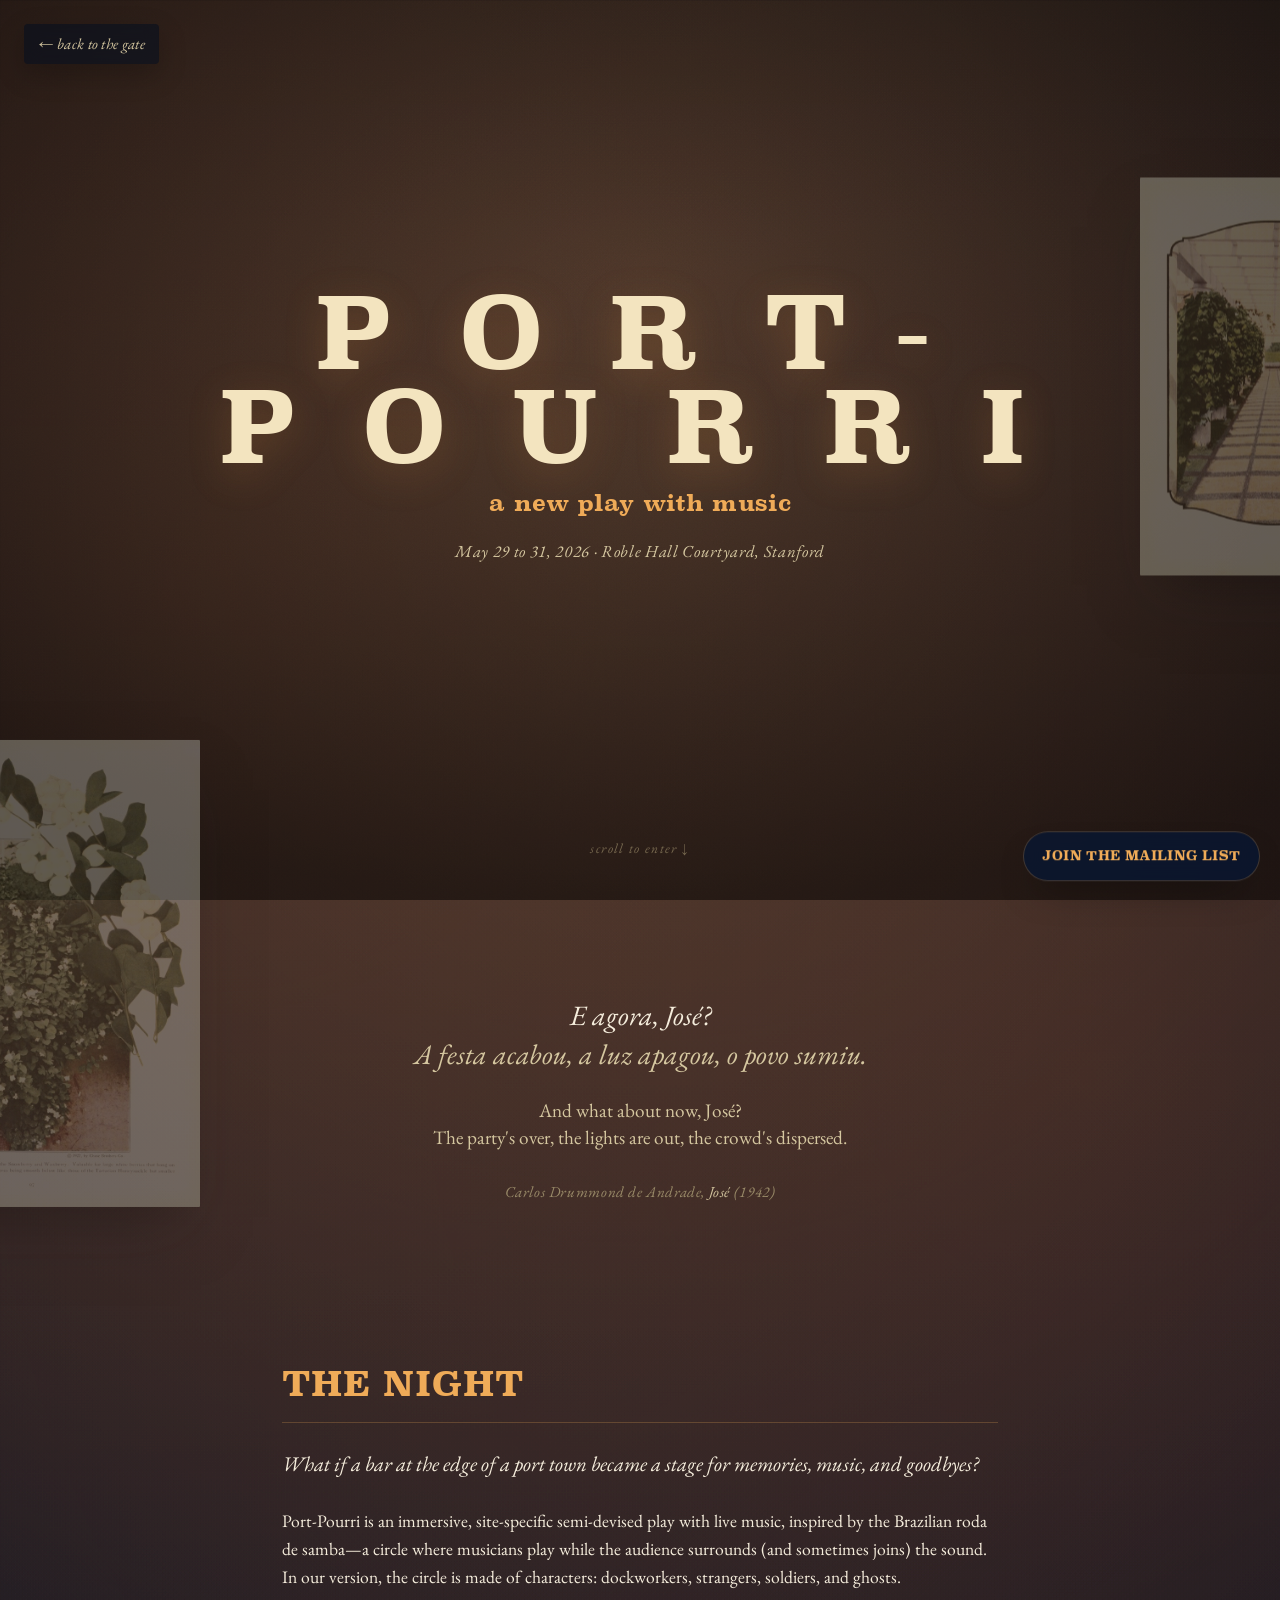
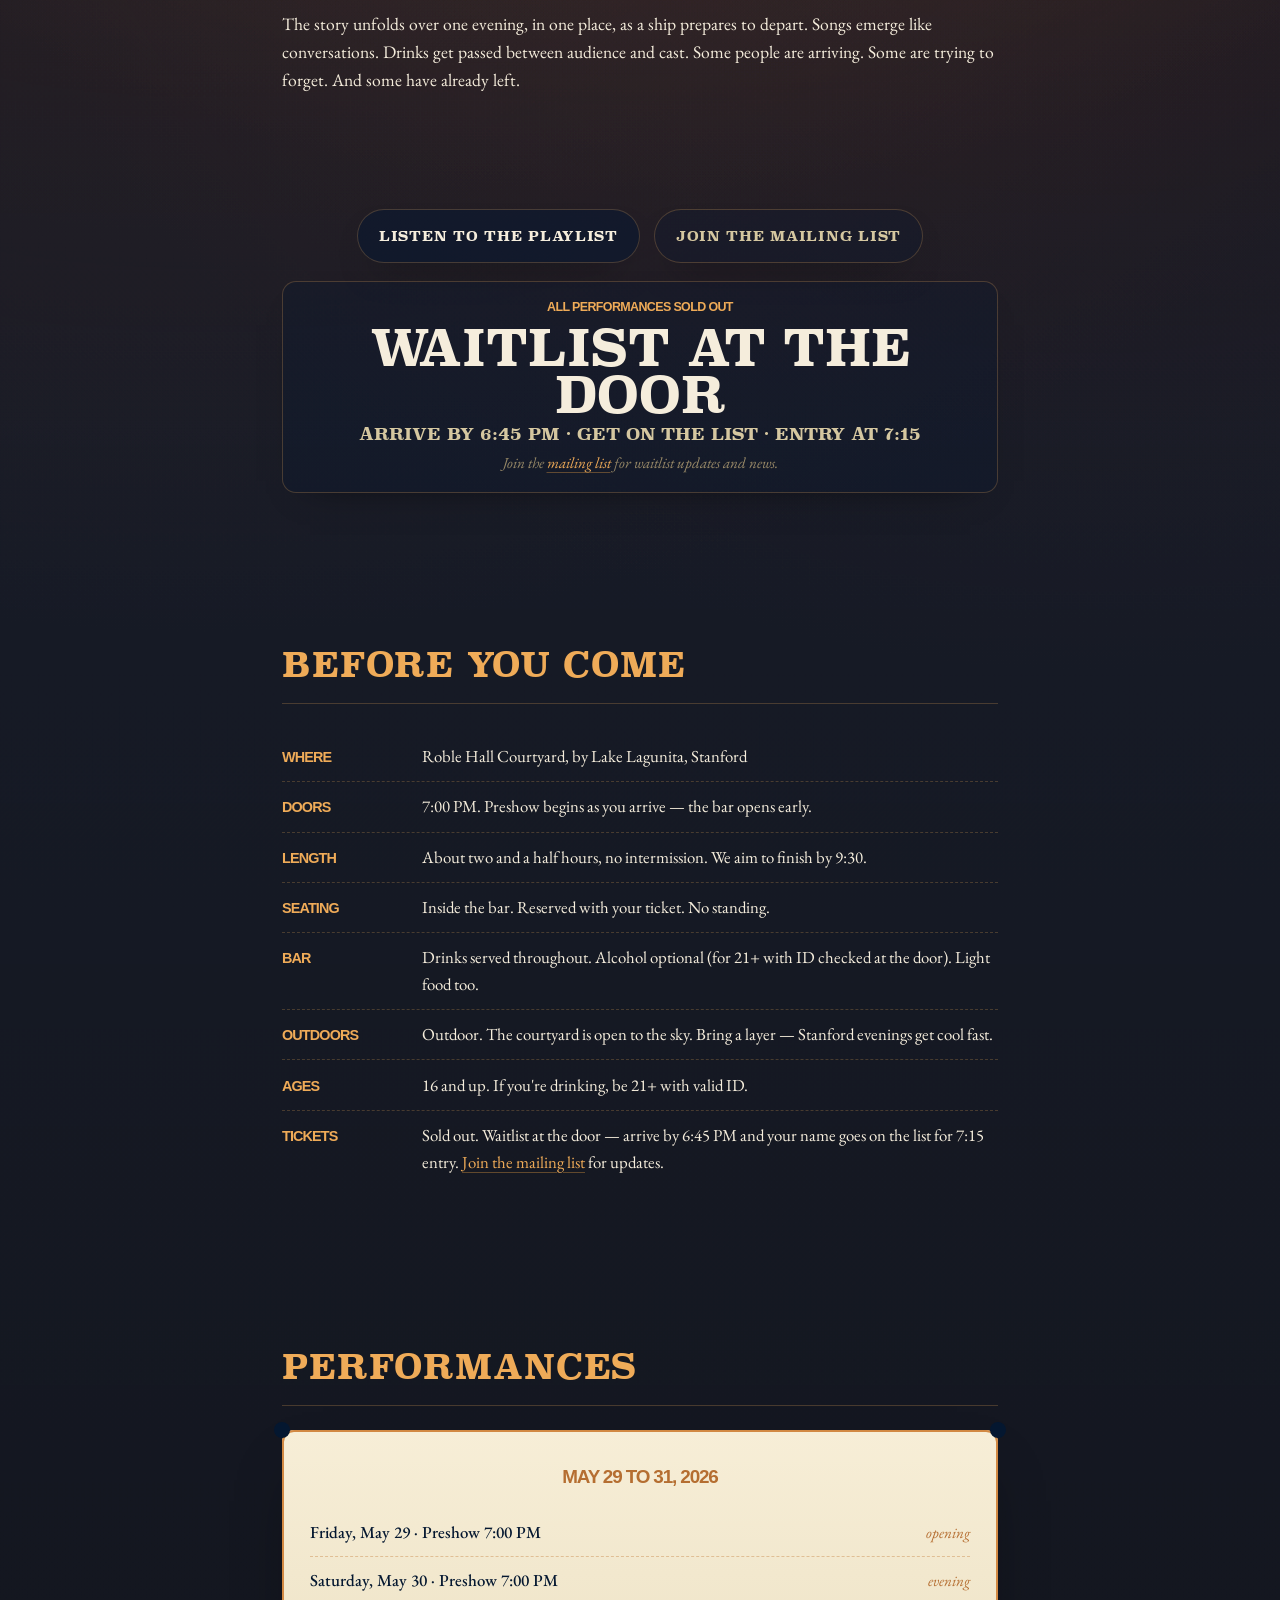
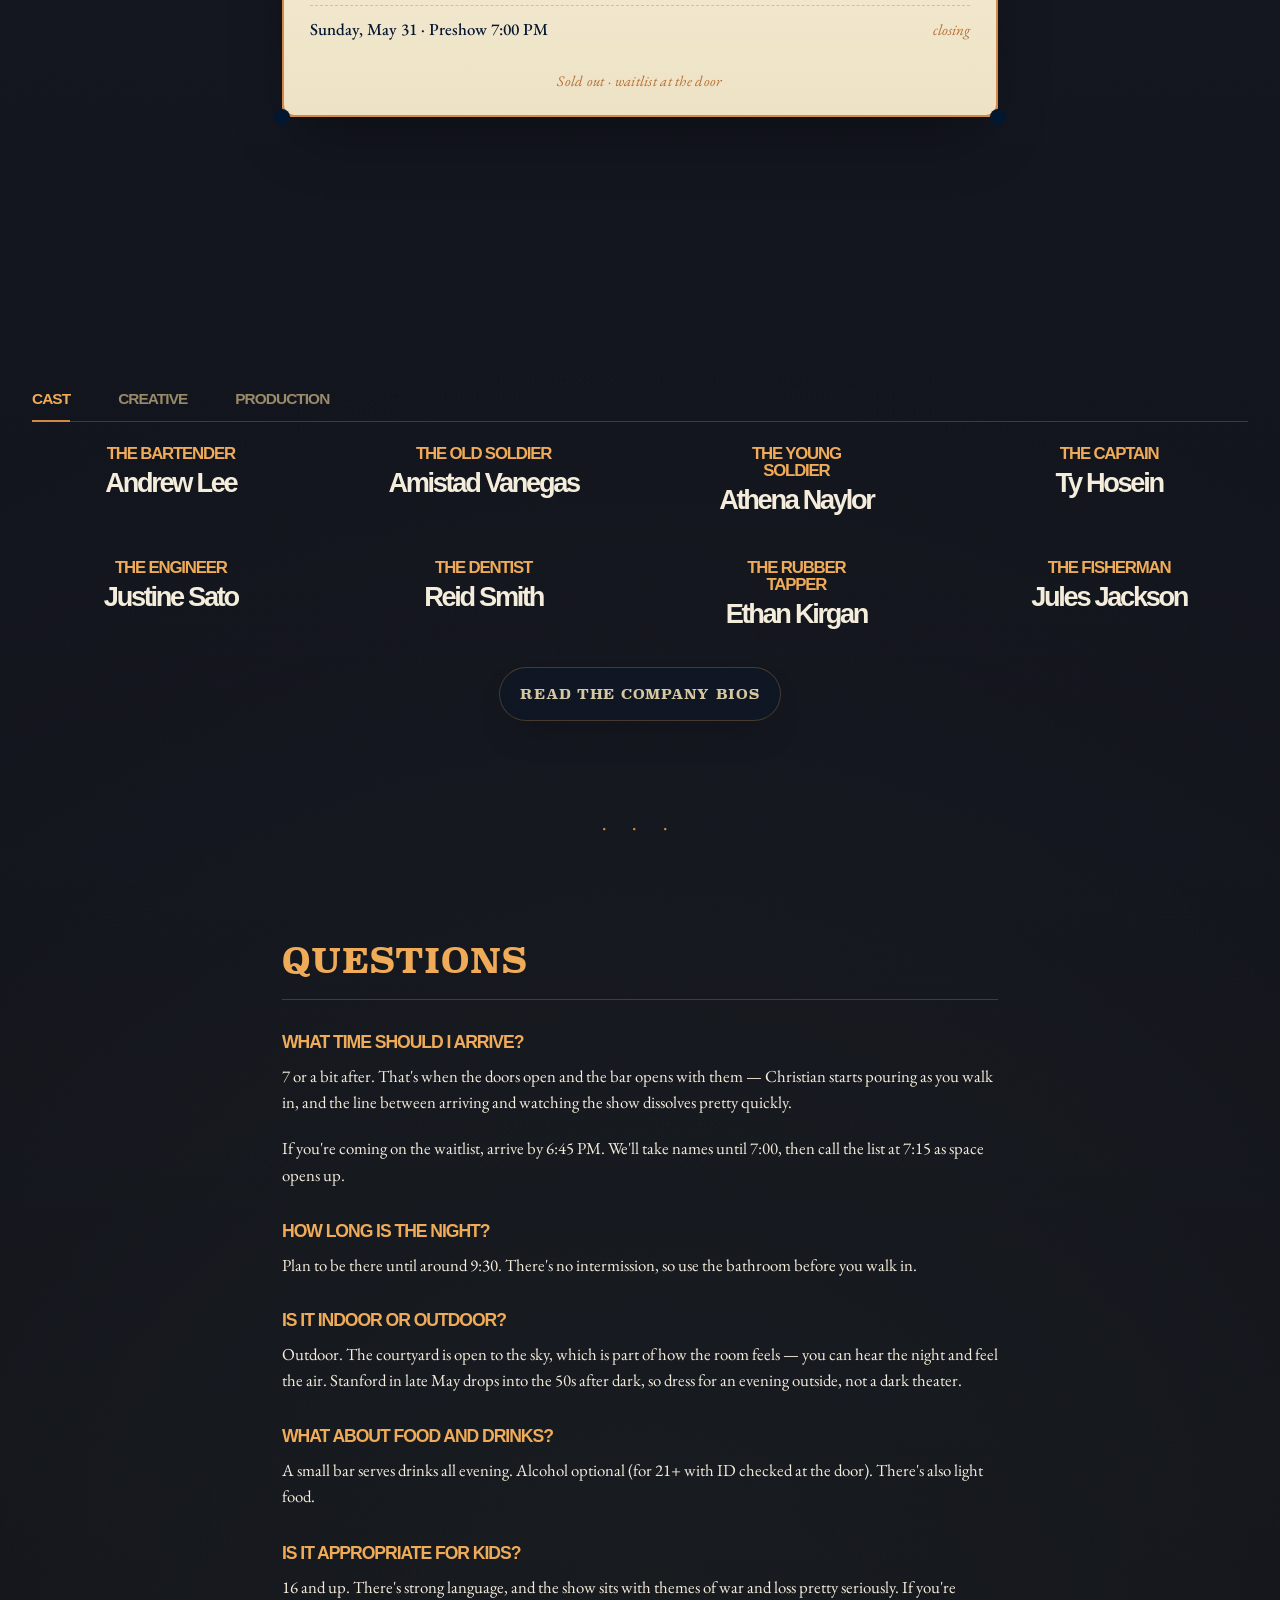
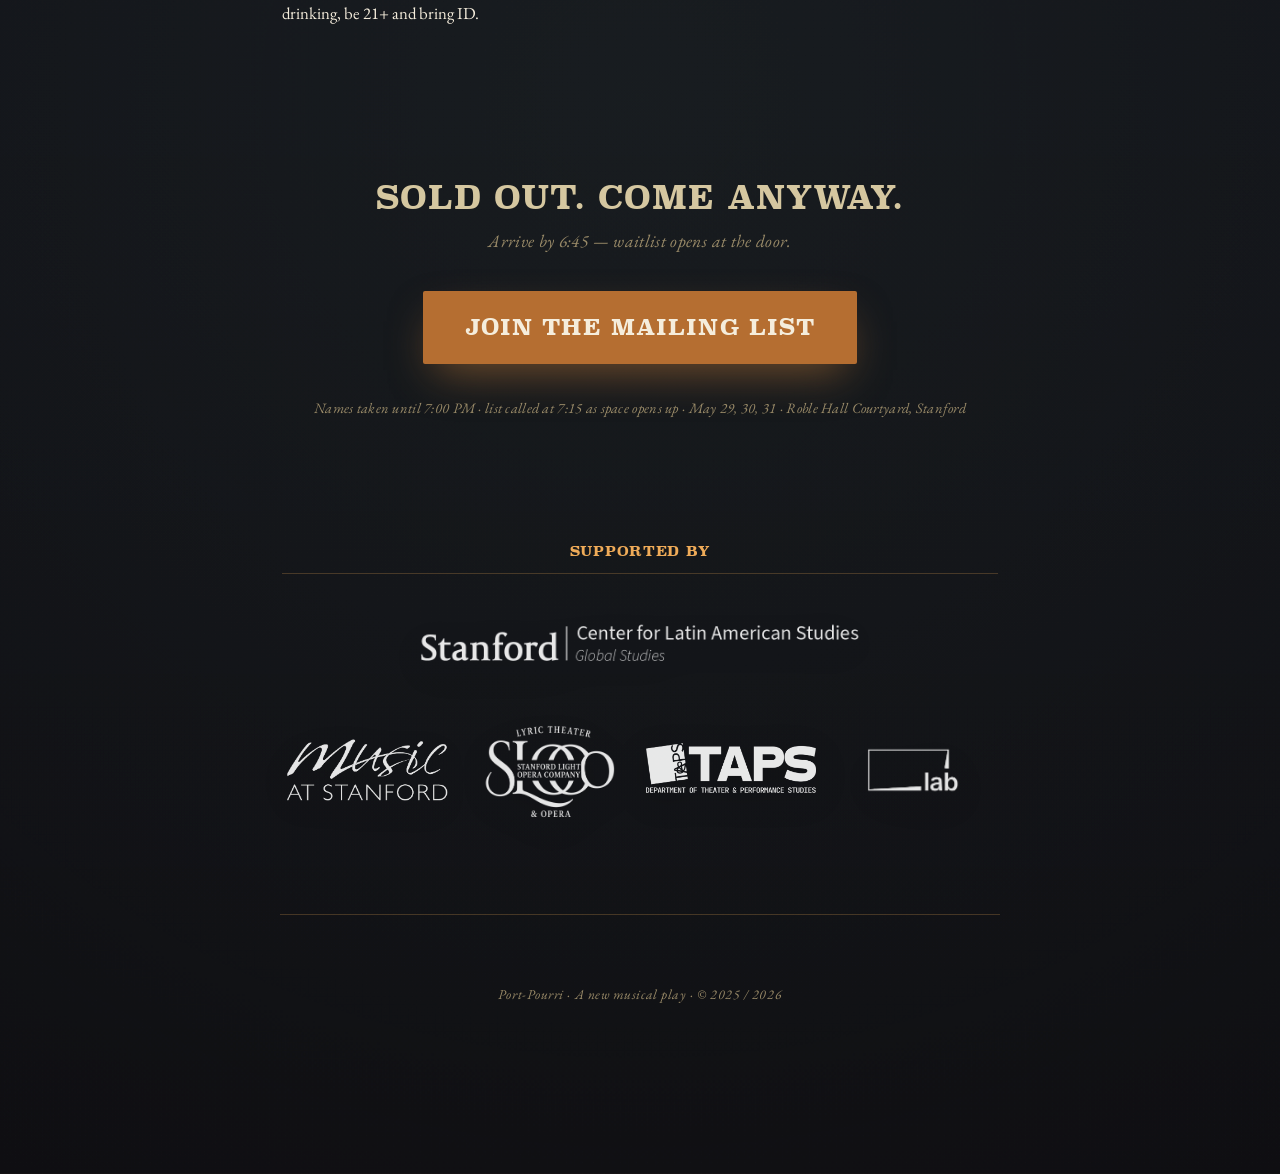
==== commit 5f230e4a: "waitlist" ====
--- a/info/index.html
+++ b/info/index.html
@@ -89,7 +89,7 @@
             "url": "https://www.eventbrite.com/e/port-pourri-a-new-play-tickets-1988589855790?aff=oddtdtcreator",
             "price": "0",
             "priceCurrency": "USD",
-            "availability": "https://schema.org/LimitedAvailability",
+            "availability": "https://schema.org/SoldOut",
             "validFrom": "2026-05-13T00:00:00-07:00"
           },
           "subEvent": [
@@ -1507,13 +1507,13 @@
           <a class="hero__button" href="https://open.spotify.com/playlist/2u1dIXjYaQoP2SzYlSEFRL?si=bcb9c07f9f934673" target="_blank" rel="noreferrer">Listen to the playlist</a>
           <a class="hero__button hero__button--ghost" href="../list/">Join the mailing list</a>
         </div>
-        <div class="ticket-countdown reveal reveal-delay-3" aria-live="polite">
-          <span class="ticket-countdown__label">Next ticket release</span>
-          <span class="ticket-countdown__time" id="ticket-countdown">
-            <span class="ticket-countdown__units">Counting down</span>
-            <span class="ticket-countdown__suffix">to Monday, May 18 at 8:00 AM PT</span>
+        <div class="ticket-countdown reveal reveal-delay-3">
+          <span class="ticket-countdown__label">All performances sold out</span>
+          <span class="ticket-countdown__time">
+            <span class="ticket-countdown__units">Waitlist at the door</span>
+            <span class="ticket-countdown__suffix">Arrive by 6:45 PM · get on the list · entry at 7:15</span>
           </span>
-          <p class="ticket-countdown__note">Next round of tickets drops Monday, May 18, 2026 at 8:00 AM Pacific.</p>
+          <p class="ticket-countdown__note">Join the <a href="../list/">mailing list</a> for waitlist updates and news.</p>
         </div>
       </section>
 
@@ -1527,7 +1527,7 @@
           <li><span class="key">Bar</span><span class="val">Drinks served throughout. Alcohol optional (for 21+ with ID checked at the door). Light food too.</span></li>
           <li><span class="key">Outdoors</span><span class="val">Outdoor. The courtyard is open to the sky. Bring a layer — Stanford evenings get cool fast.</span></li>
           <li><span class="key">Ages</span><span class="val">16 and up. If you're drinking, be 21+ with valid ID.</span></li>
-          <li><span class="key">Tickets</span><span class="val">Free. Reservation required.</span></li>
+          <li><span class="key">Tickets</span><span class="val">Sold out. Waitlist at the door — arrive by 6:45 PM and your name goes on the list for 7:15 entry. <a href="../list/">Join the mailing list</a> for updates.</span></li>
         </ul>
       </section>
 
@@ -1541,7 +1541,7 @@
             <li><span class="when">Saturday, May 30 · Preshow 7:00 PM</span><span class="label">evening</span></li>
             <li><span class="when">Sunday, May 31 · Preshow 7:00 PM</span><span class="label">closing</span></li>
           </ul>
-          <p class="meta">Free · reservation required</p>
+          <p class="meta">Sold out · waitlist at the door</p>
         </div>
       </section>
 
@@ -1682,6 +1682,9 @@
             </div>
           </div>
         </div>
+        <div class="hero__actions reveal reveal-delay-2">
+          <a class="hero__button hero__button--ghost" href="bios/">Read the company bios</a>
+        </div>
       </section>
 
       <div class="ornament reveal">· · ·</div>
@@ -1692,6 +1695,7 @@
         <div class="reveal reveal-delay-1">
           <h3>What time should I arrive?</h3>
           <p>7 or a bit after. That's when the doors open and the bar opens with them — Christian starts pouring as you walk in, and the line between arriving and watching the show dissolves pretty quickly.</p>
+          <p>If you're coming on the waitlist, arrive by 6:45 PM. We'll take names until 7:00, then call the list at 7:15 as space opens up.</p>
         </div>
 
         <div class="reveal reveal-delay-1">
@@ -1716,13 +1720,12 @@
       </section>
 
       <section class="final-cta" id="reserve">
-        <p class="final-cta__line reveal">Come to the bar.</p>
-        <p class="final-cta__sub reveal reveal-delay-1">Three nights. Free.</p>
+        <p class="final-cta__line reveal">Sold out. Come anyway.</p>
+        <p class="final-cta__sub reveal reveal-delay-1">Arrive by 6:45 — waitlist opens at the door.</p>
         <div class="final-cta__actions reveal reveal-delay-2">
-          <a class="final-cta__button" href="https://www.eventbrite.com/e/port-pourri-a-new-play-tickets-1988589855790?aff=oddtdtcreator">Reserve your seat</a>
-          <a class="hero__button hero__button--ghost" href="../list/">Join the mailing list</a>
+          <a class="final-cta__button" href="../list/">Join the mailing list</a>
         </div>
-        <p class="final-cta__fineprint reveal reveal-delay-3">May 29, 30, 31 · Roble Hall Courtyard, Stanford</p>
+        <p class="final-cta__fineprint reveal reveal-delay-3">Names taken until 7:00 PM · list called at 7:15 as space opens up · May 29, 30, 31 · Roble Hall Courtyard, Stanford</p>
       </section>
 
       <section class="sponsors reveal" aria-labelledby="sponsors-title">
@@ -1747,7 +1750,7 @@
       </section>
     </main>
 
-    <a class="floating-ticket" href="https://www.eventbrite.com/e/port-pourri-a-new-play-tickets-1988589855790?aff=oddtdtcreator">Get tickets now</a>
+    <a class="floating-ticket" href="../list/">Join the mailing list</a>
 
     <footer>
       <p class="copy">Port-Pourri · A new musical play · © 2025 / 2026</p>
@@ -1758,39 +1761,6 @@
     (function () {
       const prefersReduced = window.matchMedia('(prefers-reduced-motion: reduce)').matches;
       const floatingTicket = document.querySelector('.floating-ticket');
-      const countdownEl = document.getElementById('ticket-countdown');
-      const nextTicketDrop = new Date('2026-05-18T08:00:00-07:00');
-
-      function renderCountdown() {
-        if (!countdownEl) return;
-
-        const now = new Date();
-        const diff = nextTicketDrop.getTime() - now.getTime();
-
-        if (diff <= 0) {
-          countdownEl.textContent = 'Tickets release today at 8:00 AM PT';
-          return;
-        }
-
-        const totalSeconds = Math.floor(diff / 1000);
-        const days = Math.floor(totalSeconds / 86400);
-        const hours = Math.floor((totalSeconds % 86400) / 3600);
-        const minutes = Math.floor((totalSeconds % 3600) / 60);
-        const seconds = totalSeconds % 60;
-        const parts = [];
-
-        if (days) parts.push(days + 'd');
-        parts.push(hours + 'h');
-        parts.push(minutes + 'm');
-        parts.push(seconds + 's');
-
-        countdownEl.innerHTML =
-          '<span class="ticket-countdown__units">' + parts.join(' ') + '</span>' +
-          '<span class="ticket-countdown__suffix">until Monday, May 18 at 8:00 AM PT</span>';
-      }
-
-      renderCountdown();
-      window.setInterval(renderCountdown, 1000);
 
       // Reveal-on-scroll
       const reveals = document.querySelectorAll('.reveal');
